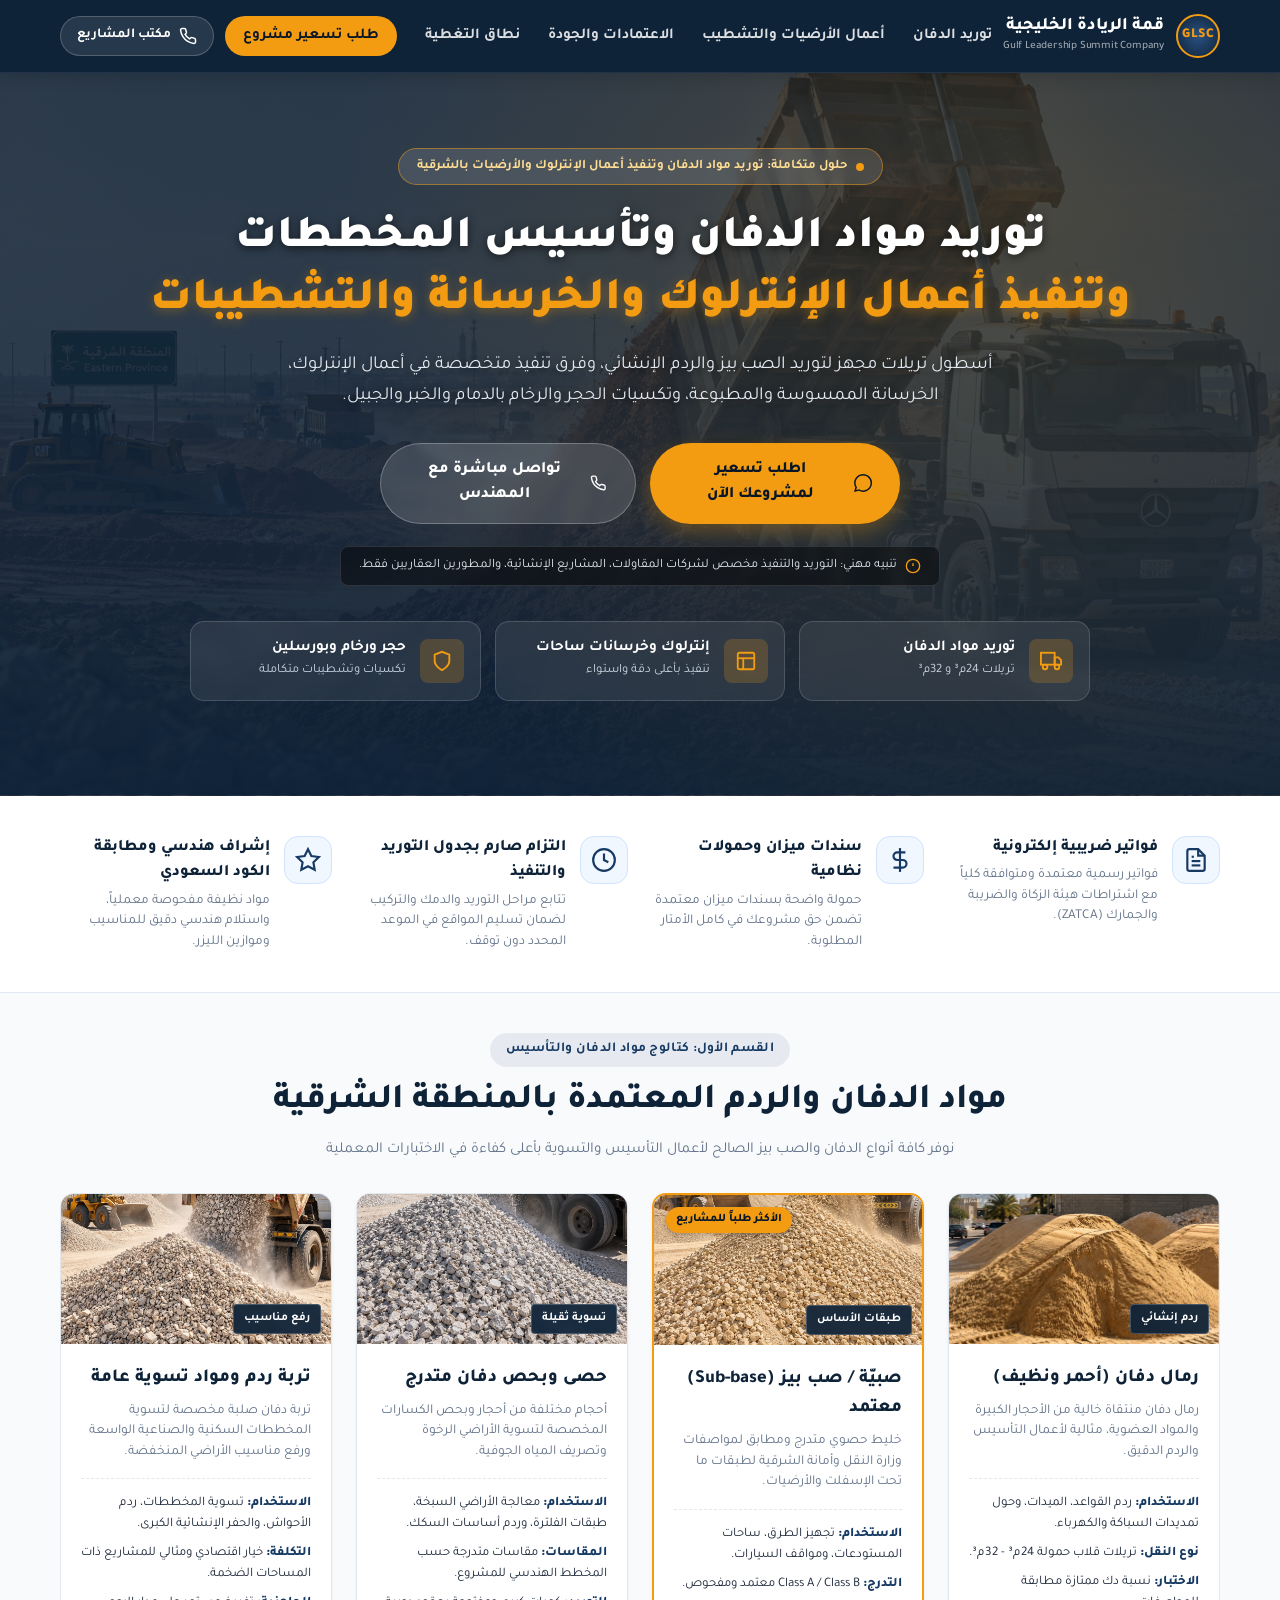
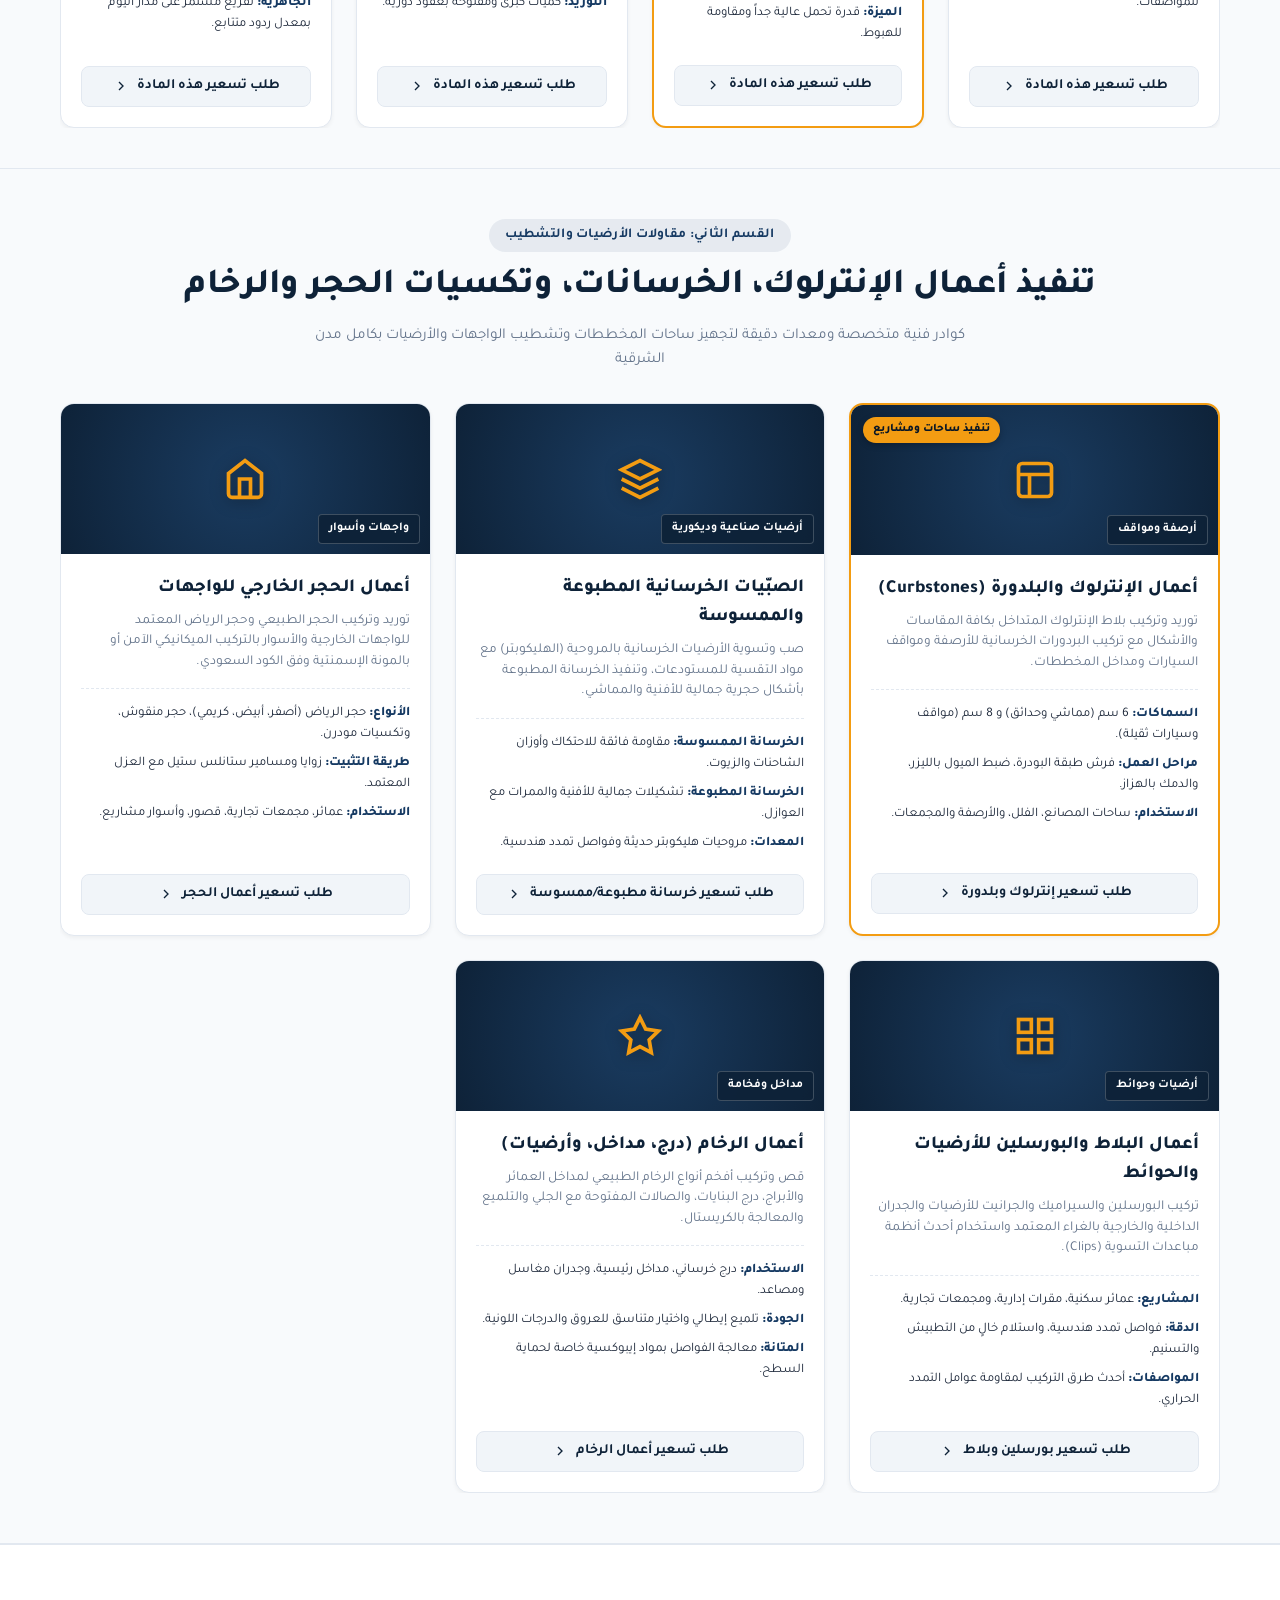
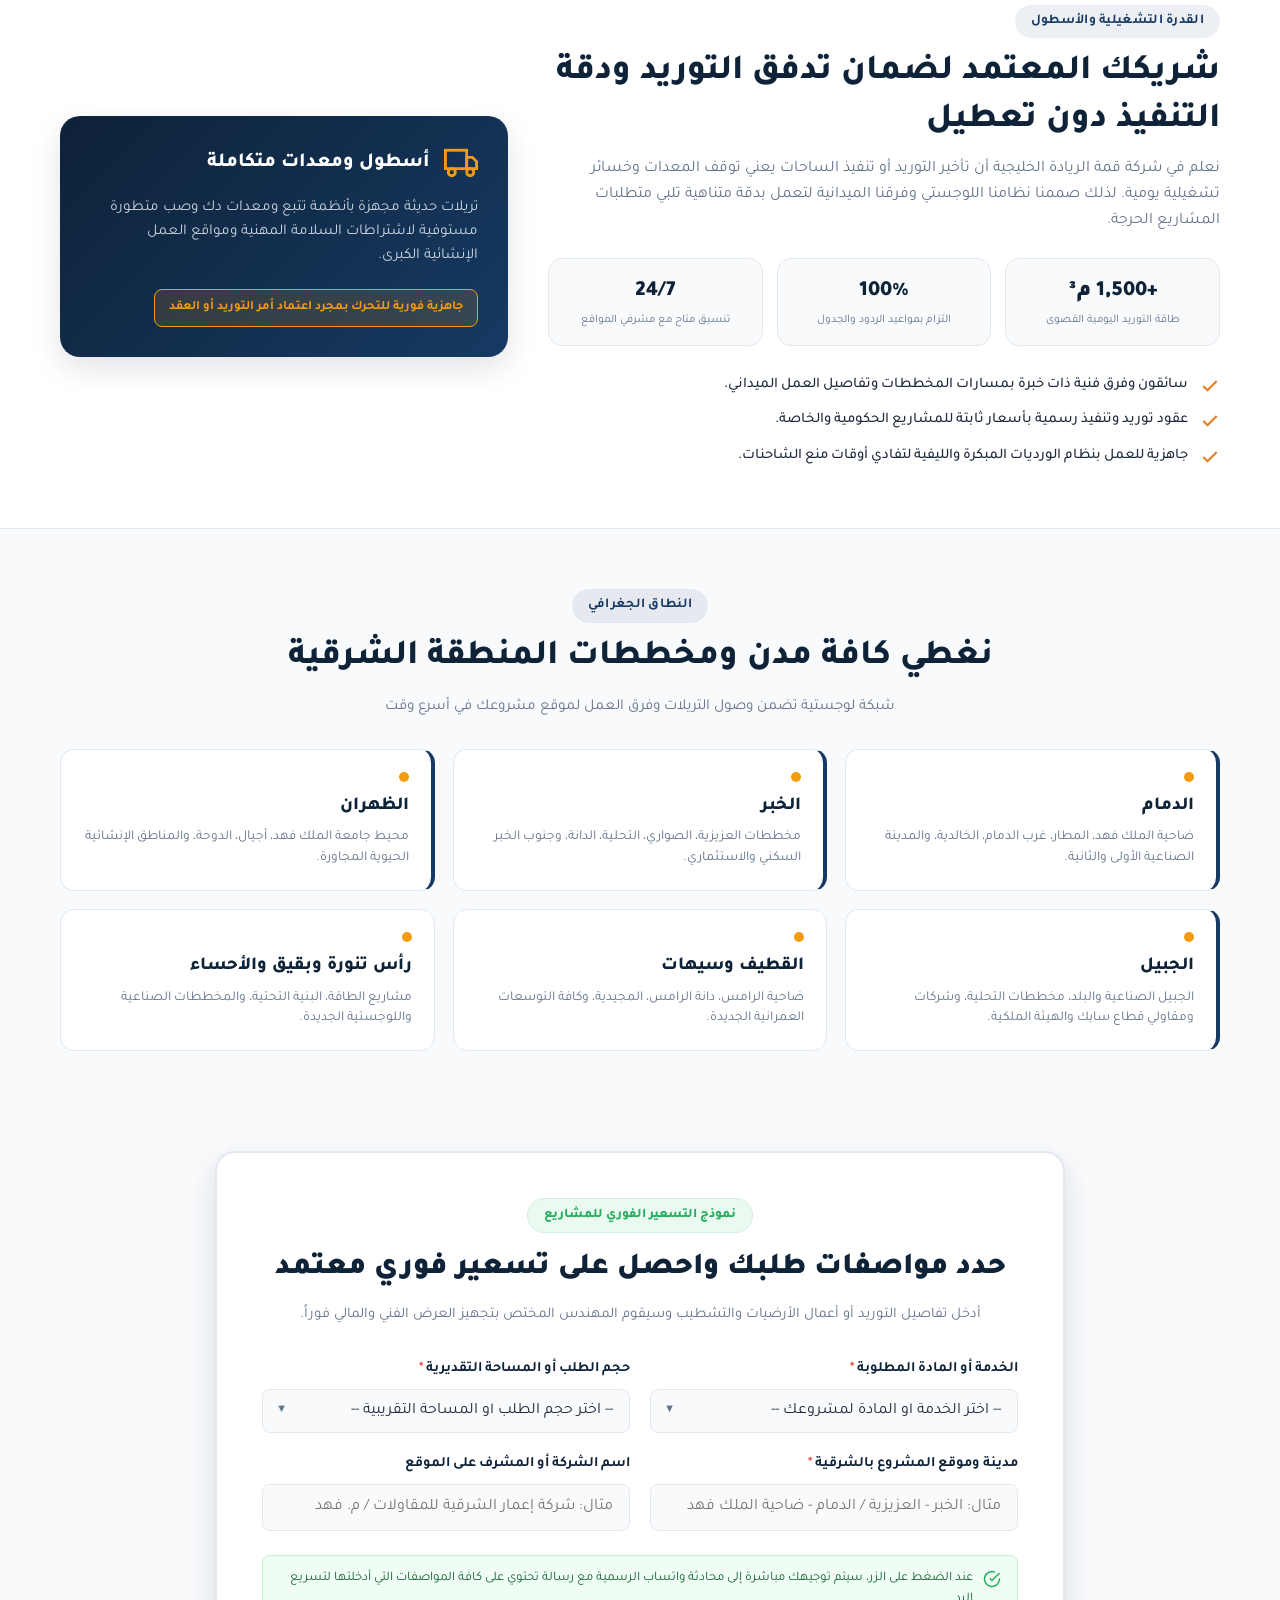
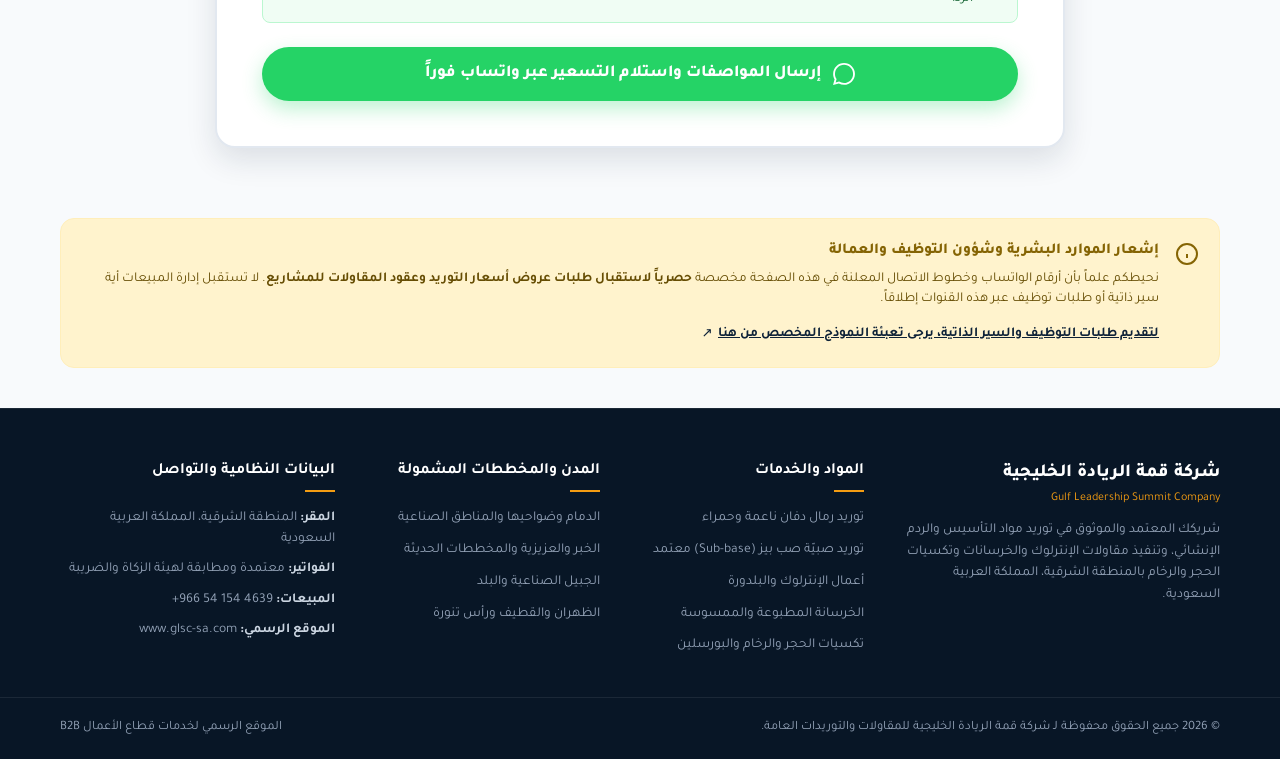
==== index.html @ 076cd396 "Update index.html" ====
<!DOCTYPE html>
<html lang="ar" dir="rtl">
<head>
  <meta charset="UTF-8">
  <meta name="viewport" content="width=device-width, initial-scale=1.0">
  <meta http-equiv="X-UA-Compatible" content="IE=edge">
  
  <!-- Canonical URL for SEO -->
  <link rel="canonical" href="https://www.glsc-sa.com/">

  <!-- SEO & B2B Targeting Meta Tags -->
  <title>شركة قمة الريادة الخليجية | توريد الدفان وأعمال الإنترلوك والخرسانة والتشطيبات بالشرقية</title>
  <meta name="description" content="توريد مواد الدفان والصب بيز المعتمد، وتنفيذ أعمال الإنترلوك، الخرسانة الممسوسة والمطبوعة، والحجر والرخام بالدمام والخبر والجبيل. أسطول تريلات مجهز وفواتير ضريبية فورية.">
  <meta name="keywords" content="دفان الشرقية, انترلوك الدمام, خرسانة مطبوعة الخبر, خرسانة ممسوسة هليكوبتر, حجر واجهات خارجي, تركيب رخام وبورسلين, صب بيز معتمد, تريلات دفان, قمة الريادة الخليجية">
  <meta name="author" content="شركة قمة الريادة الخليجية للمقاولات">
  <meta name="robots" content="index, follow">

  <!-- Schema.org JSON-LD for Google Rich Results & Local SEO -->
  <script type="application/ld+json">
  {
    "@context": "https://schema.org",
    "@type": "GeneralContractor",
    "name": "شركة قمة الريادة الخليجية للمقاولات والتوريدات",
    "url": "https://www.glsc-sa.com/",
    "logo": "https://www.glsc-sa.com/assets/images/hero-bg.svg",
    "description": "توريد مواد الدفان والصب بيز المعتمد، وتنفيذ أعمال الإنترلوك والخرسانات وتكسيات الحجر والرخام بالمنطقة الشرقية بالمملكة العربية السعودية.",
    "telephone": "+966541544639",
    "address": {
      "@type": "PostalAddress",
      "addressRegion": "المنطقة الشرقية",
      "addressCountry": "SA"
    },
    "areaServed": ["الدمام", "الخبر", "الجبيل", "الظهران", "القطيف"]
  }
  </script>

  <!-- Open Graph / Meta Ads Optimization -->
  <meta property="og:type" content="website">
  <meta property="og:title" content="قمة الريادة الخليجية | توريد الدفان وأعمال الإنترلوك والخرسانة والتشطيبات">
  <meta property="og:description" content="أسطول تريلات مجهز لتوريد الصب بيز والردم الإنشائي، وفرق تنفيذ متخصصة في أعمال الإنترلوك والخرسانات وتكسيات الحجر والرخام بالشرقية.">
  <meta property="og:image" content="assets/images/hero-bg.svg">
  <meta property="og:url" content="https://www.glsc-sa.com/">
  <meta property="og:locale" content="ar_SA">

  <!-- Meta Pixel Code -->
  <script>
    !function(f,b,e,v,n,t,s)
    {if(f.fbq)return;n=f.fbq=function(){n.callMethod?
    n.callMethod.apply(n,arguments):n.queue.push(arguments)};
    if(!f._fbq)f._fbq=n;n.push=n;n.loaded=!0;n.version='2.0';
    n.queue=[];t=b.createElement(e);t.async=!0;
    t.src=v;s=b.getElementsByTagName(e)[0];
    s.parentNode.insertBefore(t,s)}(window, document,'script',
    'https://connect.facebook.net/en_US/fbevents.js');
    fbq('init', '2124334818291860');
    fbq('track', 'PageView');
  </script>
  <noscript>
    <img height="1" width="1" style="display:none"
    src="https://www.facebook.com/tr?id=2124334818291860&ev=PageView&noscript=1"/>
  </noscript>
  <!-- End Meta Pixel Code -->

  <!-- Microsoft Clarity Tracking Code -->
  <script type="text/javascript">
    (function(c,l,a,r,i,t,y){
        c[a]=c[a]||function(){(c[a].q=c[a].q||[]).push(arguments)};
        t=l.createElement(r);t.async=1;t.src="https://www.clarity.ms/tag/"+i;
        y=l.getElementsByTagName(r)[0];y.parentNode.insertBefore(t,y);
    })(window, document, "clarity", "script", "yhiskl7cxf");
  </script>
  <!-- End Microsoft Clarity Code -->

  <!-- Vercel Web Analytics Tracking Code -->
  <script>
    window.va = window.va || function () { (window.vaq = window.vaq || []).push(arguments); };
  </script>
  <script defer src="/_vercel/insights/script.js"></script>
  <!-- End Vercel Web Analytics Code -->

  <!-- Google Fonts: Tajawal (Preferred for corporate Saudi B2B websites) -->
  <link rel="preconnect" href="https://fonts.googleapis.com">
  <link rel="preconnect" href="https://fonts.gstatic.com">
  <link href="https://fonts.googleapis.com/css2?family=Tajawal:wght@400;500;700;800;900&display=swap" rel="stylesheet">

  <!-- Main Stylesheet -->
  <link rel="stylesheet" href="css/styles.css?v=20">
</head>
<body>

  <!-- 1. Header & Navigation -->
  <header class="site-header" id="header">
    <div class="container header-inner">
      <div class="brand-identity">
        <a href="#hero" class="brand-logo" aria-label="الصفحة الرئيسية لشركة قمة الريادة الخليجية">
          <!-- Logo Container -->
          <div class="logo-symbol">
            <span class="logo-letters">GLSC</span>
          </div>
          <div class="logo-texts">
            <span class="brand-title">قمة الريادة الخليجية</span>
            <span class="brand-subtitle">Gulf Leadership Summit Company</span>
          </div>
        </a>
      </div>

      <nav class="desktop-nav">
        <a href="#materials">توريد الدفان</a>
        <a href="#finishing">أعمال الأرضيات والتشطيب</a>
        <a href="#compliance">الاعتمادات والجودة</a>
        <a href="#coverage">نطاق التغطية</a>
        <a href="#rfq-funnel" class="btn-nav-highlight">طلب تسعير مشروع</a>
      </nav>

      <div class="header-contact">
        <a href="tel:+966541544639" class="btn-header-call" aria-label="اتصال فوري بالمبيعات">
          <svg width="18" height="18" viewBox="0 0 24 24" fill="none" stroke="currentColor" stroke-width="2"><path d="M22 16.92v3a2 2 0 0 1-2.18 2 19.79 19.79 0 0 1-8.63-3.07 19.5 19.5 0 0 1-6-6 19.79 19.79 0 0 1-3.07-8.67A2 2 0 0 1 4.11 2h3a2 2 0 0 1 2 1.72 12.84 12.84 0 0 0 .7 2.81 2 2 0 0 1-.45 2.11L8.09 9.91a16 16 0 0 0 6 6l1.27-1.27a2 2 0 0 1 2.11-.45 12.84 12.84 0 0 0 2.81.7A2 2 0 0 1 22 16.92z"></path></svg>
          <span>مكتب المشاريع</span>
        </a>
      </div>
    </div>
  </header>

  <main>
    <!-- 2. Hero Section (Filter + Instant Value + Hero BG Image) -->
    <section class="hero-section" id="hero">
      <div class="hero-overlay"></div>
      <div class="container hero-container">
        
        <!-- B2B Intent Filter Badge -->
        <div class="b2b-filter-badge">
          <span class="pulse-dot"></span>
          <span>حلول متكاملة: توريد مواد الدفان وتنفيذ أعمال الإنترلوك والأرضيات بالشرقية</span>
        </div>

        <h1 class="hero-title">
          توريد مواد الدفان وتأسيس المخططات<br>
          <span class="highlight-text">وتنفيذ أعمال الإنترلوك والخرسانة والتشطيبات</span>
        </h1>

        <p class="hero-description">
          أسطول تريلات مجهز لتوريد الصب بيز والردم الإنشائي، وفرق تنفيذ متخصصة في أعمال الإنترلوك، الخرسانة الممسوسة والمطبوعة، وتكسيات الحجر والرخام بالدمام والخبر والجبيل.
        </p>

        <!-- Main Call To Actions -->
        <div class="hero-actions">
          <a href="#rfq-funnel" class="btn-primary btn-gold">
            <svg width="22" height="22" viewBox="0 0 24 24" fill="currentColor"><path d="M.057 24l1.687-6.163c-1.041-1.804-1.588-3.849-1.587-5.946.003-6.556 5.338-11.891 11.893-11.891 3.181.001 6.167 1.24 8.413 3.488 2.245 2.248 3.481 5.236 3.48 8.414-.003 6.557-5.338 11.892-11.893 11.892-1.99-.001-3.951-.5-5.688-1.448l-6.305 1.654zm6.597-3.807c1.676.995 3.276 1.591 5.392 1.592 5.448 0 9.886-4.434 9.889-9.885.002-5.462-4.415-9.89-9.881-9.892-5.452 0-9.887 4.434-9.889 9.884-.001 2.225.651 3.891 1.746 5.634l-.999 3.648 3.742-.981z"/></svg>
            <span>اطلب تسعير لمشروعك الآن</span>
          </a>
          <a href="tel:+966541544639" class="btn-secondary">
            <svg width="20" height="20" viewBox="0 0 24 24" fill="none" stroke="currentColor" stroke-width="2"><path d="M22 16.92v3a2 2 0 0 1-2.18 2 19.79 19.79 0 0 1-8.63-3.07 19.5 19.5 0 0 1-6-6 19.79 19.79 0 0 1-3.07-8.67A2 2 0 0 1 4.11 2h3a2 2 0 0 1 2 1.72 12.84 12.84 0 0 0 .7 2.81 2 2 0 0 1-.45 2.11L8.09 9.91a16 16 0 0 0 6 6l1.27-1.27a2 2 0 0 1 2.11-.45 12.84 12.84 0 0 0 2.81.7A2 2 0 0 1 22 16.92z"></path></svg>
            <span>تواصل مباشرة مع المهندس</span>
          </a>
        </div>

        <!-- Strict B2B Notice to repel job seekers immediately -->
        <div class="hero-disclaimer">
          <svg width="16" height="16" viewBox="0 0 24 24" fill="none" stroke="currentColor" stroke-width="2"><circle cx="12" cy="12" r="10"></circle><line x1="12" y1="8" x2="12" y2="12"></line><line x1="12" y1="8" x2="12.01" y2="8"></line></svg>
          <span>تنبيه مهني: التوريد والتنفيذ مخصص لشركات المقاولات، المشاريع الإنشائية، والمطورين العقاريين فقط.</span>
        </div>

        <!-- Micro Feature Badges -->
        <div class="hero-features-grid">
          <div class="feat-badge">
            <div class="feat-icon">
              <svg width="22" height="22" viewBox="0 0 24 24" fill="none" stroke="currentColor" stroke-width="2"><rect x="1" y="3" width="15" height="13"></rect><polygon points="16 8 20 8 23 11 23 16 16 16 16 8"></polygon><circle cx="5.5" cy="18.5" r="2.5"></circle><circle cx="18.5" cy="18.5" r="2.5"></circle></svg>
            </div>
            <div class="feat-info">
              <strong>توريد مواد الدفان</strong>
              <small>تريلات 24م³ و 32م³</small>
            </div>
          </div>

          <div class="feat-badge">
            <div class="feat-icon">
              <svg width="22" height="22" viewBox="0 0 24 24" fill="none" stroke="currentColor" stroke-width="2"><rect x="3" y="3" width="18" height="18" rx="2" ry="2"></rect><line x1="3" y1="9" x2="21" y2="9"></line><line x1="9" y1="21" x2="9" y2="9"></line></svg>
            </div>
            <div class="feat-info">
              <strong>إنترلوك وخرسانات ساحات</strong>
              <small>تنفيذ بأعلى دقة واستواء</small>
            </div>
          </div>

          <div class="feat-badge">
            <div class="feat-icon">
              <svg width="22" height="22" viewBox="0 0 24 24" fill="none" stroke="currentColor" stroke-width="2"><path d="M12 22s8-4 8-10V5l-8-3-8 3v7c0 6 8 10 8 10z"></path></svg>
            </div>
            <div class="feat-info">
              <strong>حجر ورخام وبورسلين</strong>
              <small>تكسيات وتشطيبات متكاملة</small>
            </div>
          </div>
        </div>

      </div>
    </section>

    <!-- 3. Authority & Compliance Bar -->
    <section class="compliance-bar" id="compliance">
      <div class="container">
        <div class="compliance-grid">
          
          <div class="comp-item">
            <div class="comp-icon-box">
              <svg width="26" height="26" viewBox="0 0 24 24" fill="none" stroke="currentColor" stroke-width="2"><path d="M14 2H6a2 2 0 0 0-2 2v16a2 2 0 0 0 2 2h12a2 2 0 0 0 2-2V8z"></path><polyline points="14 2 14 8 20 8"></polyline><line x1="16" y1="13" x2="8" y2="13"></line><line x1="16" y1="17" x2="8" y2="17"></line><polyline points="10 9 9 9 8 9"></polyline></svg>
            </div>
            <div>
              <h3>فواتير ضريبية إلكترونية</h3>
              <p>فواتير رسمية معتمدة ومتوافقة كلياً مع اشتراطات هيئة الزكاة والضريبة والجمارك (ZATCA).</p>
            </div>
          </div>

          <div class="comp-item">
            <div class="comp-icon-box">
              <svg width="26" height="26" viewBox="0 0 24 24" fill="none" stroke="currentColor" stroke-width="2"><line x1="12" y1="1" x2="12" y2="23"></line><path d="M17 5H9.5a3.5 3.5 0 0 0 0 7h5a3.5 3.5 0 0 1 0 7H6"></path></svg>
            </div>
            <div>
              <h3>سندات ميزان وحمولات نظامية</h3>
              <p>حمولة واضحة بسندات ميزان معتمدة تضمن حق مشروعك في كامل الأمتار المطلوبة.</p>
            </div>
          </div>

          <div class="comp-item">
            <div class="comp-icon-box">
              <svg width="26" height="26" viewBox="0 0 24 24" fill="none" stroke="currentColor" stroke-width="2"><circle cx="12" cy="12" r="10"></circle><polyline points="12 6 12 12 16 14"></polyline></svg>
            </div>
            <div>
              <h3>التزام صارم بجدول التوريد والتنفيذ</h3>
              <p>تتابع مراحل التوريد والدمك والتركيب لضمان تسليم المواقع في الموعد المحدد دون توقف.</p>
            </div>
          </div>

          <div class="comp-item">
            <div class="comp-icon-box">
              <svg width="26" height="26" viewBox="0 0 24 24" fill="none" stroke="currentColor" stroke-width="2"><polygon points="12 2 15.09 8.26 22 9.27 17 14.14 18.18 21.02 12 17.77 5.82 21.02 7 14.14 2 9.27 8.91 8.26 12 2"></polygon></svg>
            </div>
            <div>
              <h3>إشراف هندسي ومطابقة الكود السعودي</h3>
              <p>مواد نظيفة مفحوصة معملياً، واستلام هندسي دقيق للمناسيب وموازين الليزر.</p>
            </div>
          </div>

        </div>
      </div>
    </section>

    <!-- 4. Section 1: Materials Catalog (Original 4 Cards Untouched) -->
    <section class="materials-section" id="materials">
      <div class="container">
        
        <div class="section-heading text-center">
          <span class="section-tag">القسم الأول: كتالوج مواد الدفان والتأسيس</span>
          <h2 class="section-title">مواد الدفان والردم المعتمدة بالمنطقة الشرقية</h2>
          <p class="section-desc">نوفر كافة أنواع الدفان والصب بيز الصالح لأعمال التأسيس والتسوية بأعلى كفاءة في الاختبارات المعملية</p>
        </div>

        <div class="materials-grid">
          
          <!-- Card 1: Sand -->
          <article class="material-card">
            <div class="card-media">
              <img src="assets/images/sand-red.svg" alt="رمال دفان أحمر ونظيف" class="card-img" loading="lazy">
              <span class="badge-usage">ردم إنشائي</span>
            </div>
            <div class="card-body">
              <h3 class="card-title">رمال دفان (أحمر ونظيف)</h3>
              <p class="card-text">رمال دفان منتقاة خالية من الأحجار الكبيرة والمواد العضوية، مثالية لأعمال التأسيس والردم الدقيق.</p>
              
              <ul class="spec-list">
                <li><span>الاستخدام:</span> ردم القواعد، الميدات، وحول تمديدات السباكة والكهرباء.</li>
                <li><span>نوع النقل:</span> تريلات قلاب حمولة 24م³ - 32م³.</li>
                <li><span>الاختبار:</span> نسبة دك ممتازة مطابقة للمواصفات.</li>
              </ul>

              <div class="card-action">
                <button class="btn-card-quote" data-material="رمال دفان أحمر ونظيف">
                  <span>طلب تسعير هذه المادة</span>
                  <svg width="16" height="16" viewBox="0 0 24 24" fill="none" stroke="currentColor" stroke-width="2"><polyline points="9 18 15 12 9 6"></polyline></svg>
                </button>
              </div>
            </div>
          </article>

          <!-- Card 2: Sub-base -->
          <article class="material-card featured-card">
            <div class="card-ribbon">الأكثر طلباً للمشاريع</div>
            <div class="card-media">
              <img src="assets/images/sub-base.svg" alt="صبيّة صب بيز Sub-base معتمد" class="card-img" loading="lazy">
              <span class="badge-usage">طبقات الأساس</span>
            </div>
            <div class="card-body">
              <h3 class="card-title">صبيّة / صب بيز (Sub-base) معتمد</h3>
              <p class="card-text">خليط حصوي متدرج ومطابق لمواصفات وزارة النقل وأمانة الشرقية لطبقات ما تحت الإسفلت والأرضيات.</p>
              
              <ul class="spec-list">
                <li><span>الاستخدام:</span> تجهيز الطرق، ساحات المستودعات، ومواقف السيارات.</li>
                <li><span>التدرج:</span> Class A / Class B معتمد ومفحوص.</li>
                <li><span>الميزة:</span> قدرة تحمل عالية جداً ومقاومة للهبوط.</li>
              </ul>

              <div class="card-action">
                <button class="btn-card-quote" data-material="صبيّة صب بيز Sub-base معتمد">
                  <span>طلب تسعير هذه المادة</span>
                  <svg width="16" height="16" viewBox="0 0 24 24" fill="none" stroke="currentColor" stroke-width="2"><polyline points="9 18 15 12 9 6"></polyline></svg>
                </button>
              </div>
            </div>
          </article>

          <!-- Card 3: Gravel / Rocks -->
          <article class="material-card">
            <div class="card-media">
              <img src="assets/images/gravel.svg" alt="حصى وبحص دفان متدرج" class="card-img" loading="lazy">
              <span class="badge-usage">تسوية ثقيلة</span>
            </div>
            <div class="card-body">
              <h3 class="card-title">حصى وبحص دفان متدرج</h3>
              <p class="card-text">أحجام مختلفة من أحجار وبحص الكسارات المخصصة لتسوية الأراضي الرخوة وتصريف المياه الجوفية.</p>
              
              <ul class="spec-list">
                <li><span>الاستخدام:</span> معالجة الأراضي السبخة، طبقات الفلترة، وردم أساسات السكك.</li>
                <li><span>المقاسات:</span> مقاسات متدرجة حسب المخطط الهندسي للمشروع.</li>
                <li><span>التوريد:</span> كميات كبرى ومفتوحة بعقود دورية.</li>
              </ul>

              <div class="card-action">
                <button class="btn-card-quote" data-material="حصى وبحص دفان متدرج">
                  <span>طلب تسعير هذه المادة</span>
                  <svg width="16" height="16" viewBox="0 0 24 24" fill="none" stroke="currentColor" stroke-width="2"><polyline points="9 18 15 12 9 6"></polyline></svg>
                </button>
              </div>
            </div>
          </article>

          <!-- Card 4: General Backfill Soil -->
          <article class="material-card">
            <div class="card-media">
              <img src="assets/images/backfill-soil.svg" alt="تربة ردم ومواد تسوية عامة" class="card-img" loading="lazy">
              <span class="badge-usage">رفع مناسيب</span>
            </div>
            <div class="card-body">
              <h3 class="card-title">تربة ردم ومواد تسوية عامة</h3>
              <p class="card-text">تربة دفان صلبة مخصصة لتسوية المخططات السكنية والصناعية الواسعة ورفع مناسيب الأراضي المنخفضة.</p>
              
              <ul class="spec-list">
                <li><span>الاستخدام:</span> تسوية المخططات، ردم الأحواش، والحفر الإنشائية الكبرى.</li>
                <li><span>التكلفة:</span> خيار اقتصادي ومثالي للمشاريع ذات المساحات الضخمة.</li>
                <li><span>الجاهزية:</span> تفريغ مستمر على مدار اليوم بمعدل ردود متتابع.</li>
              </ul>

              <div class="card-action">
                <button class="btn-card-quote" data-material="تربة ردم ومواد تسوية عامة">
                  <span>طلب تسعير هذه المادة</span>
                  <svg width="16" height="16" viewBox="0 0 24 24" fill="none" stroke="currentColor" stroke-width="2"><polyline points="9 18 15 12 9 6"></polyline></svg>
                </button>
              </div>
            </div>
          </article>

        </div>

      </div>
    </section>

    <!-- 5. Section 2: NEW Finishing & Hardscaping (البنود الخمسة للتشطيبات والأرضيات) -->
    <section class="finishing-section" id="finishing">
      <div class="container">
        
        <div class="section-heading text-center">
          <span class="section-tag">القسم الثاني: مقاولات الأرضيات والتشطيب</span>
          <h2 class="section-title">تنفيذ أعمال الإنترلوك، الخرسانات، وتكسيات الحجر والرخام</h2>
          <p class="section-desc">كوادر فنية متخصصة ومعدات دقيقة لتجهيز ساحات المخططات وتشطيب الواجهات والأرضيات بكامل مدن الشرقية</p>
        </div>

        <div class="materials-grid">
          
          <!-- Finishing Card 1: Interlock & Curbs -->
          <article class="material-card featured-card">
            <div class="card-ribbon">تنفيذ ساحات ومشاريع</div>
            <div class="card-media">
              <div class="finishing-icon-header">
                <svg width="44" height="44" viewBox="0 0 24 24" fill="none" stroke="#f39c12" stroke-width="2"><rect x="3" y="3" width="18" height="18" rx="2" ry="2"></rect><line x1="3" y1="9" x2="21" y2="9"></line><line x1="9" y1="21" x2="9" y2="9"></line></svg>
              </div>
              <span class="badge-usage">أرصفة ومواقف</span>
            </div>
            <div class="card-body">
              <h3 class="card-title">أعمال الإنترلوك والبلدورة (Curbstones)</h3>
              <p class="card-text">توريد وتركيب بلاط الإنترلوك المتداخل بكافة المقاسات والأشكال مع تركيب البردورات الخرسانية للأرصفة ومواقف السيارات ومداخل المخططات.</p>
              
              <ul class="spec-list">
                <li><span>السماكات:</span> 6 سم (مماشي وحدائق) و 8 سم (مواقف وسيارات ثقيلة).</li>
                <li><span>مراحل العمل:</span> فرش طبقة البودرة، ضبط الميول بالليزر، والدمك بالهزاز.</li>
                <li><span>الاستخدام:</span> ساحات المصانع، الفلل، والأرصفة والمجمعات.</li>
              </ul>

              <div class="card-action">
                <button class="btn-card-quote" data-material="أعمال الإنترلوك والبلدورة">
                  <span>طلب تسعير إنترلوك وبلدورة</span>
                  <svg width="16" height="16" viewBox="0 0 24 24" fill="none" stroke="currentColor" stroke-width="2"><polyline points="9 18 15 12 9 6"></polyline></svg>
                </button>
              </div>
            </div>
          </article>

          <!-- Finishing Card 2: Concrete Stamped & Power-Troweled -->
          <article class="material-card">
            <div class="card-media">
              <div class="finishing-icon-header">
                <svg width="44" height="44" viewBox="0 0 24 24" fill="none" stroke="#f39c12" stroke-width="2"><polygon points="12 2 2 7 12 12 22 7 12 2"></polygon><polyline points="2 17 12 22 22 17"></polyline><polyline points="2 12 12 17 22 12"></polyline></svg>
              </div>
              <span class="badge-usage">أرضيات صناعية وديكورية</span>
            </div>
            <div class="card-body">
              <h3 class="card-title">الصبّيات الخرسانية المطبوعة والممسوسة</h3>
              <p class="card-text">صب وتسوية الأرضيات الخرسانية بالمروحية (الهليكوبتر) مع مواد التقسية للمستودعات، وتنفيذ الخرسانة المطبوعة بأشكال حجرية جمالية للأفنية والمماشي.</p>
              
              <ul class="spec-list">
                <li><span>الخرسانة الممسوسة:</span> مقاومة فائقة للاحتكاك وأوزان الشاحنات والزيوت.</li>
                <li><span>الخرسانة المطبوعة:</span> تشكيلات جمالية للأفنية والممرات مع العوازل.</li>
                <li><span>المعدات:</span> مروحيات هليكوبتر حديثة وفواصل تمدد هندسية.</li>
              </ul>

              <div class="card-action">
                <button class="btn-card-quote" data-material="الصبيات الخرسانية المطبوعة والممسوسة">
                  <span>طلب تسعير خرسانة مطبوعة/ممسوسة</span>
                  <svg width="16" height="16" viewBox="0 0 24 24" fill="none" stroke="currentColor" stroke-width="2"><polyline points="9 18 15 12 9 6"></polyline></svg>
                </button>
              </div>
            </div>
          </article>

          <!-- Finishing Card 3: Exterior Stone Cladding -->
          <article class="material-card">
            <div class="card-media">
              <div class="finishing-icon-header">
                <svg width="44" height="44" viewBox="0 0 24 24" fill="none" stroke="#f39c12" stroke-width="2"><path d="M3 9l9-7 9 7v11a2 2 0 0 1-2 2H5a2 2 0 0 1-2-2z"></path><polyline points="9 22 9 12 15 12 15 22"></polyline></svg>
              </div>
              <span class="badge-usage">واجهات وأسوار</span>
            </div>
            <div class="card-body">
              <h3 class="card-title">أعمال الحجر الخارجي للواجهات</h3>
              <p class="card-text">توريد وتركيب الحجر الطبيعي وحجر الرياض المعتمد للواجهات الخارجية والأسوار بالتركيب الميكانيكي الآمن أو بالمونة الإسمنتية وفق الكود السعودي.</p>
              
              <ul class="spec-list">
                <li><span>الأنواع:</span> حجر الرياض (أصفر، أبيض، كريمي)، حجر منقوش، وتكسيات مودرن.</li>
                <li><span>طريقة التثبيت:</span> زوايا ومسامير ستانلس ستيل مع العزل المعتمد.</li>
                <li><span>الاستخدام:</span> عمائر، مجمعات تجارية، قصور، وأسوار مشاريع.</li>
              </ul>

              <div class="card-action">
                <button class="btn-card-quote" data-material="أعمال الحجر الخارجي">
                  <span>طلب تسعير أعمال الحجر</span>
                  <svg width="16" height="16" viewBox="0 0 24 24" fill="none" stroke="currentColor" stroke-width="2"><polyline points="9 18 15 12 9 6"></polyline></svg>
                </button>
              </div>
            </div>
          </article>

          <!-- Finishing Card 4: Tiles & Porcelain -->
          <article class="material-card">
            <div class="card-media">
              <div class="finishing-icon-header">
                <svg width="44" height="44" viewBox="0 0 24 24" fill="none" stroke="#f39c12" stroke-width="2"><rect x="3" y="3" width="7" height="7"></rect><rect x="14" y="3" width="7" height="7"></rect><rect x="14" y="14" width="7" height="7"></rect><rect x="3" y="14" width="7" height="7"></rect></svg>
              </div>
              <span class="badge-usage">أرضيات وحوائط</span>
            </div>
            <div class="card-body">
              <h3 class="card-title">أعمال البلاط والبورسلين للأرضيات والحوائط</h3>
              <p class="card-text">تركيب البورسلين والسيراميك والجرانيت للأرضيات والجدران الداخلية والخارجية بالغراء المعتمد واستخدام أحدث أنظمة مباعدات التسوية (Clips).</p>
              
              <ul class="spec-list">
                <li><span>المشاريع:</span> عمائر سكنية، مقرات إدارية، ومجمعات تجارية.</li>
                <li><span>الدقة:</span> فواصل تمدد هندسية، واستلام خالٍ من التطبيش والتسنيم.</li>
                <li><span>المواصفات:</span> أحدث طرق التركيب لمقاومة عوامل التمدد الحراري.</li>
              </ul>

              <div class="card-action">
                <button class="btn-card-quote" data-material="أعمال البلاط والبورسلين">
                  <span>طلب تسعير بورسلين وبلاط</span>
                  <svg width="16" height="16" viewBox="0 0 24 24" fill="none" stroke="currentColor" stroke-width="2"><polyline points="9 18 15 12 9 6"></polyline></svg>
                </button>
              </div>
            </div>
          </article>

          <!-- Finishing Card 5: Marble Works -->
          <article class="material-card">
            <div class="card-media">
              <div class="finishing-icon-header">
                <svg width="44" height="44" viewBox="0 0 24 24" fill="none" stroke="#f39c12" stroke-width="2"><polygon points="12 2 15.09 8.26 22 9.27 17 14.14 18.18 21.02 12 17.77 5.82 21.02 7 14.14 2 9.27 8.91 8.26 12 2"></polygon></svg>
              </div>
              <span class="badge-usage">مداخل وفخامة</span>
            </div>
            <div class="card-body">
              <h3 class="card-title">أعمال الرخام (درج، مداخل، وأرضيات)</h3>
              <p class="card-text">قص وتركيب أفخم أنواع الرخام الطبيعي لمداخل العمائر والأبراج، درج البنايات، والصالات المفتوحة مع الجلي والتلميع والمعالجة بالكريستال.</p>
              
              <ul class="spec-list">
                <li><span>الاستخدام:</span> درج خرساني، مداخل رئيسية، وجدران مغاسل ومصاعد.</li>
                <li><span>الجودة:</span> تلميع إيطالي واختيار متناسق للعروق والدرجات اللونية.</li>
                <li><span>المتانة:</span> معالجة الفواصل بمواد إيبوكسية خاصة لحماية السطح.</li>
              </ul>

              <div class="card-action">
                <button class="btn-card-quote" data-material="أعمال الرخام">
                  <span>طلب تسعير أعمال الرخام</span>
                  <svg width="16" height="16" viewBox="0 0 24 24" fill="none" stroke="currentColor" stroke-width="2"><polyline points="9 18 15 12 9 6"></polyline></svg>
                </button>
              </div>
            </div>
          </article>

        </div>

      </div>
    </section>

    <!-- 6. Operational Capacity & Fleet (Why Us) -->
    <section class="fleet-section">
      <div class="container">
        <div class="fleet-grid">
          
          <div class="fleet-content">
            <span class="section-tag">القدرة التشغيلية والأسطول</span>
            <h2 class="section-title">شريكك المعتمد لضمان تدفق التوريد ودقة التنفيذ دون تعطيل</h2>
            <p class="fleet-lead">
              نعلم في شركة قمة الريادة الخليجية أن تأخير التوريد أو تنفيذ الساحات يعني توقف المعدات وخسائر تشغيلية يومية. لذلك صممنا نظامنا اللوجستي وفرقنا الميدانية لتعمل بدقة متناهية تلبي متطلبات المشاريع الحرجة.
            </p>

            <div class="capacity-stats">
              <div class="stat-card">
                <span class="stat-number">+1,500 م³</span>
                <span class="stat-label">طاقة التوريد اليومية القصوى</span>
              </div>
              <div class="stat-card">
                <span class="stat-number">100%</span>
                <span class="stat-label">التزام بمواعيد الردود والجدول</span>
              </div>
              <div class="stat-card">
                <span class="stat-number">24/7</span>
                <span class="stat-label">تنسيق متاح مع مشرفي المواقع</span>
              </div>
            </div>

            <div class="fleet-features-list">
              <div class="fleet-feat-row">
                <svg width="20" height="20" viewBox="0 0 24 24" fill="none" stroke="#e67e22" stroke-width="2.5"><polyline points="20 6 9 17 4 12"></polyline></svg>
                <span>سائقون وفرق فنية ذات خبرة بمسارات المخططات وتفاصيل العمل الميداني.</span>
              </div>
              <div class="fleet-feat-row">
                <svg width="20" height="20" viewBox="0 0 24 24" fill="none" stroke="#e67e22" stroke-width="2.5"><polyline points="20 6 9 17 4 12"></polyline></svg>
                <span>عقود توريد وتنفيذ رسمية بأسعار ثابتة للمشاريع الحكومية والخاصة.</span>
              </div>
              <div class="fleet-feat-row">
                <svg width="20" height="20" viewBox="0 0 24 24" fill="none" stroke="#e67e22" stroke-width="2.5"><polyline points="20 6 9 17 4 12"></polyline></svg>
                <span>جاهزية للعمل بنظام الورديات المبكرة والليفية لتفادي أوقات منع الشاحنات.</span>
              </div>
            </div>

          </div>

          <div class="fleet-visual">
            <div class="fleet-visual-card">
              <div class="card-inner-box">
                <div class="fleet-truck-badge">
                  <svg width="34" height="34" viewBox="0 0 24 24" fill="none" stroke="currentColor" stroke-width="2"><rect x="1" y="3" width="15" height="13"></rect><polygon points="16 8 20 8 23 11 23 16 16 16 16 8"></polygon><circle cx="5.5" cy="18.5" r="2.5"></circle><circle cx="18.5" cy="18.5" r="2.5"></circle></svg>
                  <h4>أسطول ومعدات متكاملة</h4>
                </div>
                <p>تريلات حديثة مجهزة بأنظمة تتبع ومعدات دك وصب متطورة مستوفية لاشتراطات السلامة المهنية ومواقع العمل الإنشائية الكبرى.</p>
                <div class="visual-specs-tag">جاهزية فورية للتحرك بمجرد اعتماد أمر التوريد أو العقد</div>
              </div>
            </div>
          </div>

        </div>
      </div>
    </section>

    <!-- 7. Geographic Coverage (Eastern Province) -->
    <section class="coverage-section" id="coverage">
      <div class="container">
        
        <div class="section-heading text-center">
          <span class="section-tag">النطاق الجغرافي</span>
          <h2 class="section-title">نغطي كافة مدن ومخططات المنطقة الشرقية</h2>
          <p class="section-desc">شبكة لوجستية تضمن وصول التريلات وفرق العمل لموقع مشروعك في أسرع وقت</p>
        </div>

        <div class="coverage-cities-grid">
          
          <div class="city-card active-city">
            <div class="city-dot"></div>
            <h4>الدمام</h4>
            <p>ضاحية الملك فهد، المطار، غرب الدمام، الخالدية، والمدينة الصناعية الأولى والثانية.</p>
          </div>

          <div class="city-card active-city">
            <div class="city-dot"></div>
            <h4>الخبر</h4>
            <p>مخططات العزيزية، الصواري، التحلية، الدانة، وجنوب الخبر السكني والاستثماري.</p>
          </div>

          <div class="city-card active-city">
            <div class="city-dot"></div>
            <h4>الظهران</h4>
            <p>محيط جامعة الملك فهد، أجيال، الدوحة، والمناطق الإنشائية الحيوية المجاورة.</p>
          </div>

          <div class="city-card active-city">
            <div class="city-dot"></div>
            <h4>الجبيل</h4>
            <p>الجبيل الصناعية والبلد، مخططات التحلية، وشركات ومقاولي قطاع سابك والهيئة الملكية.</p>
          </div>

          <div class="city-card">
            <div class="city-dot"></div>
            <h4>القطيف وسيهات</h4>
            <p>ضاحية الرامس، دانة الرامس، المجيدية، وكافة التوسعات العمرانية الجديدة.</p>
          </div>

          <div class="city-card">
            <div class="city-dot"></div>
            <h4>رأس تنورة وبقيق والأحساء</h4>
            <p>مشاريع الطاقة، البنية التحتية، والمخططات الصناعية واللوجستية الجديدة.</p>
          </div>

        </div>

      </div>
    </section>

    <!-- 8. Interactive RFQ Funnel (Updated with Finishing options) -->
    <section class="rfq-section" id="rfq-funnel">
      <div class="container">
        
        <div class="rfq-card">
          <div class="rfq-header">
            <span class="rfq-pill">نموذج التسعير الفوري للمشاريع</span>
            <h2>حدد مواصفات طلبك واحصل على تسعير فوري معتمد</h2>
            <p>أدخل تفاصيل التوريد أو أعمال الأرضيات والتشطيب وسيقوم المهندس المختص بتجهيز العرض الفني والمالي فوراً.</p>
          </div>

          <!-- B2B RFQ Form -->
          <form id="rfqForm" class="rfq-form">
            
            <div class="form-grid">
              
              <!-- Field 1: Service / Material Type -->
              <div class="form-group">
                <label for="materialType">الخدمة أو المادة المطلوبة <span class="req">*</span></label>
                <div class="select-wrapper">
                  <select id="materialType" name="materialType" required>
                    <option value="" disabled selected>-- اختر الخدمة أو المادة لمشروعك --</option>
                    <optgroup label="توريد مواد الدفان والتأسيس">
                      <option value="صبيّة صب بيز Sub-base معتمد">صبيّة / صب بيز (Sub-base) معتمد للطرق والساحات</option>
                      <option value="رمال دفان أحمر ونظيف">رمال دفان (أحمر ونظيف) للقواعد والميدات</option>
                      <option value="حصى وبحص دفان متدرج">حصى وبحص دفان متدرج (تسوية ومعالجة سبخات)</option>
                      <option value="تربة ردم ومواد تسوية عامة">تربة ردم عامة ورفع مناسيب مخططات</option>
                    </optgroup>
                    <optgroup label="أعمال الإنترلوك والخرسانة والتشطيبات">
                      <option value="أعمال الإنترلوك والبلدورة">أعمال الإنترلوك والبلدورة (أرصفة وساحات ومواقف)</option>
                      <option value="الصبيات الخرسانية المطبوعة والممسوسة">الصبّيات الخرسانية المطبوعة والممسوسة (هليكوبتر)</option>
                      <option value="أعمال الحجر الخارجي">أعمال الحجر الخارجي (واجهات وأسوار)</option>
                      <option value="أعمال البلاط والبورسلين">أعمال البلاط والبورسلين للأرضيات والحوائط</option>
                      <option value="أعمال الرخام">أعمال الرخام (مداخل، درج، وصالات)</option>
                    </optgroup>
                    <option value="طلب مخصص حسب المواصفات">طلب مخصص حسب جداول كميات المشروع</option>
                  </select>
                </div>
              </div>

              <!-- Field 2: Approximate Quantity / Area -->
              <div class="form-group">
                <label for="orderVolume">حجم الطلب أو المساحة التقديرية <span class="req">*</span></label>
                <div class="select-wrapper">
                  <select id="orderVolume" name="orderVolume" required>
                    <option value="" disabled selected>-- اختر حجم الطلب أو المساحة التقريبية --</option>
                    <optgroup label="كميات توريد الدفان (بالردود)">
                      <option value="طلب تجربة (1 إلى 5 ردود تريلا)">طلب تجربة (1 إلى 5 ردود تريلا)</option>
                      <option value="مشروع متوسط (6 إلى 20 رد تريلا)">مشروع متوسط (6 إلى 20 رد تريلا)</option>
                      <option value="مشروع ضخم (أكثر من 20 رد تريلا)">مشروع ضخم (أكثر من 20 رد تريلا)</option>
                      <option value="عقد توريد مستمر لمشروع مقاولات">عقد توريد مستمر لمشروع مقاولات</option>
                    </optgroup>
                    <optgroup label="مساحات تنفيذ الأرضيات والتشطيبات">
                      <option value="مساحة أقل من 300 متر مربع">مساحة عمل: أقل من 300 م²</option>
                      <option value="مساحة 300 إلى 1000 متر مربع">مساحة عمل: 300 إلى 1,000 م²</option>
                      <option value="مساحة أكثر من 1000 متر مربع">مساحة مشاريع كبرى: أكثر من 1,000 م²</option>
                    </optgroup>
                  </select>
                </div>
              </div>

              <!-- Field 3: Project Location -->
              <div class="form-group">
                <label for="projectLocation">مدينة وموقع المشروع بالشرقية <span class="req">*</span></label>
                <input type="text" id="projectLocation" name="projectLocation" placeholder="مثال: الخبر - العزيزية / الدمام - ضاحية الملك فهد" required>
              </div>

              <!-- Field 4: Contractor / Company Name -->
              <div class="form-group">
                <label for="companyName">اسم الشركة أو المشرف على الموقع</label>
                <input type="text" id="companyName" name="companyName" placeholder="مثال: شركة إعمار الشرقية للمقاولات / م. فهد">
              </div>

            </div>

            <!-- Notice before submit -->
            <div class="rfq-safety-note">
              <svg width="18" height="18" viewBox="0 0 24 24" fill="none" stroke="#27ae60" stroke-width="2"><path d="M22 11.08V12a10 10 0 1 1-5.93-9.14"></path><polyline points="22 4 12 14.01 9 11.01"></polyline></svg>
              <span>عند الضغط على الزر، سيتم توجيهك مباشرة إلى محادثة واتساب الرسمية مع رسالة تحتوي على كافة المواصفات التي أدخلتها لتسريع الرد.</span>
            </div>

            <!-- Submit Button -->
            <button type="submit" class="btn-submit-rfq" id="submitRfqBtn">
              <svg width="22" height="22" viewBox="0 0 24 24" fill="currentColor"><path d="M.057 24l1.687-6.163c-1.041-1.804-1.588-3.849-1.587-5.946.003-6.556 5.338-11.891 11.893-11.891 3.181.001 6.167 1.24 8.413 3.488 2.245 2.248 3.481 5.236 3.48 8.414-.003 6.557-5.338 11.892-11.893 11.892-1.99-.001-3.951-.5-5.688-1.448l-6.305 1.654zm6.597-3.807c1.676.995 3.276 1.591 5.392 1.592 5.448 0 9.886-4.434 9.889-9.885.002-5.462-4.415-9.89-9.881-9.892-5.452 0-9.887 4.434-9.889 9.884-.001 2.225.651 3.891 1.746 5.634l-.999 3.648 3.742-.981z"/></svg>
              <span>إرسال المواصفات واستلام التسعير عبر واتساب فوراً</span>
            </button>

          </form>

        </div>

      </div>
    </section>

    <!-- 9. The Job Seeker Trap / Anti-Job Seeker Section -->
    <section class="job-trap-section">
      <div class="container">
        <div class="job-trap-box">
          <div class="trap-icon">
            <svg width="24" height="24" viewBox="0 0 24 24" fill="none" stroke="currentColor" stroke-width="2"><circle cx="12" cy="12" r="10"></circle><line x1="12" y1="16" x2="12" y2="12"></line><line x1="12" y1="8" x2="12.01" y2="8"></line></svg>
          </div>
          <div class="trap-content">
            <h4>إشعار الموارد البشرية وشؤون التوظيف والعمالة</h4>
            <p>
              نحيطكم علماً بأن أرقام الواتساب وخطوط الاتصال المعلنة في هذه الصفحة مخصصة <strong>حصرياً لاستقبال طلبات عروض أسعار التوريد وعقود المقاولات للمشاريع</strong>. لا تستقبل إدارة المبيعات أية سير ذاتية أو طلبات توظيف عبر هذه القنوات إطلاقاً.
            </p>
            <a href="https://forms.gle/your-recruitment-form" target="_blank" rel="noopener noreferrer" class="btn-recruitment-redirect">
              <span>لتقديم طلبات التوظيف والسير الذاتية، يرجى تعبئة النموذج المخصص من هنا</span>
              <svg width="14" height="14" viewBox="0 0 24 24" fill="none" stroke="currentColor" stroke-width="2"><polyline points="15 3 21 3 21 9"></polyline><polyline points="10 14 21 3"></polyline></svg>
            </a>
          </div>
        </div>
      </div>
    </section>

  </main>

  <!-- 10. Footer -->
  <footer class="site-footer">
    <div class="container footer-inner">
      
      <div class="footer-col brand-col">
        <div class="footer-logo">
          <strong>شركة قمة الريادة الخليجية</strong>
          <small>Gulf Leadership Summit Company</small>
        </div>
        <p class="footer-about">
          شريكك المعتمد والموثوق في توريد مواد التأسيس والردم الإنشائي، وتنفيذ مقاولات الإنترلوك والخرسانات وتكسيات الحجر والرخام بالمنطقة الشرقية، المملكة العربية السعودية.
        </p>
      </div>

      <div class="footer-col links-col">
        <h4>المواد والخدمات</h4>
        <ul>
          <li><a href="#materials">توريد رمال دفان ناعمة وحمراء</a></li>
          <li><a href="#materials">توريد صبيّة صب بيز (Sub-base) معتمد</a></li>
          <li><a href="#finishing">أعمال الإنترلوك والبلدورة</a></li>
          <li><a href="#finishing">الخرسانة المطبوعة والممسوسة</a></li>
          <li><a href="#finishing">تكسيات الحجر والرخام والبورسلين</a></li>
        </ul>
      </div>

      <div class="footer-col coverage-col">
        <h4>المدن والمخططات المشمولة</h4>
        <ul>
          <li>الدمام وضواحيها والمناطق الصناعية</li>
          <li>الخبر والعزيزية والمخططات الحديثة</li>
          <li>الجبيل الصناعية والبلد</li>
          <li>الظهران والقطيف ورأس تنورة</li>
        </ul>
      </div>

      <div class="footer-col compliance-col">
        <h4>البيانات النظامية والتواصل</h4>
        <ul class="legal-list">
          <li><strong>المقر:</strong> المنطقة الشرقية، المملكة العربية السعودية</li>
          <li><strong>الفواتير:</strong> معتمدة ومطابقة لهيئة الزكاة والضريبة</li>
          <li><strong>المبيعات:</strong> <a href="tel:+966541544639" dir="ltr">+966 54 154 4639</a></li>
          <li><strong>الموقع الرسمي:</strong> www.glsc-sa.com</li>
        </ul>
      </div>

    </div>

    <div class="footer-bottom">
      <div class="container footer-bottom-inner">
        <p>© 2026 جميع الحقوق محفوظة لـ شركة قمة الريادة الخليجية للمقاولات والتوريدات العامة.</p>
        <p class="footer-credit">الموقع الرسمي لخدمات قطاع الأعمال B2B</p>
      </div>
    </div>
  </footer>

  <!-- 11. Sticky Bottom Mobile Conversion Bar -->
  <aside class="sticky-mobile-bar" id="stickyBar" aria-label="أزرار التواصل السريع">
    <div class="sticky-actions-container">
      <a href="tel:+966541544639" class="btn-sticky-call" aria-label="اتصال هاتفي مباشر بالمبيعات">
        <svg width="20" height="20" viewBox="0 0 24 24" fill="none" stroke="currentColor" stroke-width="2"><path d="M22 16.92v3a2 2 0 0 1-2.18 2 19.79 19.79 0 0 1-8.63-3.07 19.5 19.5 0 0 1-6-6 19.79 19.79 0 0 1-3.07-8.67A2 2 0 0 1 4.11 2h3a2 2 0 0 1 2 1.72 12.84 12.84 0 0 0 .7 2.81 2 2 0 0 1-.45 2.11L8.09 9.91a16 16 0 0 0 6 6l1.27-1.27a2 2 0 0 1 2.11-.45 12.84 12.84 0 0 0 2.81.7A2 2 0 0 1 22 16.92z"></path></svg>
        <span>اتصال مباشر</span>
      </a>

      <button class="btn-sticky-whatsapp" id="stickyWhatsAppBtn" aria-label="طلب تسعير فوري عبر واتساب">
        <svg width="22" height="22" viewBox="0 0 24 24" fill="currentColor"><path d="M.057 24l1.687-6.163c-1.041-1.804-1.588-3.849-1.587-5.946.003-6.556 5.338-11.891 11.893-11.891 3.181.001 6.167 1.24 8.413 3.488 2.245 2.248 3.481 5.236 3.48 8.414-.003 6.557-5.338 11.892-11.893 11.892-1.99-.001-3.951-.5-5.688-1.448l-6.305 1.654zm6.597-3.807c1.676.995 3.276 1.591 5.392 1.592 5.448 0 9.886-4.434 9.889-9.885.002-5.462-4.415-9.89-9.881-9.892-5.452 0-9.887 4.434-9.889 9.884-.001 2.225.651 3.891 1.746 5.634l-.999 3.648 3.742-.981z"/></svg>
        <span>طلب تسعير عبر واتساب</span>
      </button>
    </div>
  </aside>

  <!-- Scripts -->
  <script src="js/main.js"></script>
  <script src="js/rfq-filter.js?v=6"></script>
  <script src="js/tracker.js?v=2"></script>
</body>
</html>
---- css/styles.css ----
/* ==========================================================================
   شركة قمة الريادة الخليجية - GLSC
   Stylesheet: Production Ready (Vercel & Mobile Optimized)
   ========================================================================== */

/* 1. المتغيرات العامة ونظام الألوان (Design Tokens) */
:root {
  --primary-navy: #0e2238;
  --primary-dark: #081626;
  --primary-blue: #163a63;
  --accent-gold: #f39c12;
  --accent-gold-hover: #d68100;
  --accent-cyan: #17a2b8;
  --whatsapp-green: #25d366;
  --whatsapp-dark: #1eab52;
  --danger-soft: #fff3cd;
  --danger-border: #ffeeba;
  --danger-text: #856404;

  --bg-light: #f8fafc;
  --bg-card: #ffffff;
  --text-main: #1e293b;
  --text-muted: #64748b;
  --text-white: #ffffff;
  --border-color: #e2e8f0;
  --border-light: #edf2f7;

  --font-family: 'Tajawal', -apple-system, BlinkMacSystemFont, "Segoe UI", Roboto, sans-serif;
  --radius-sm: 8px;
  --radius-md: 14px;
  --radius-lg: 20px;
  --radius-pill: 50px;

  --shadow-sm: 0 2px 4px rgba(0, 0, 0, 0.05);
  --shadow-md: 0 6px 16px rgba(14, 34, 56, 0.08);
  --shadow-lg: 0 12px 30px rgba(14, 34, 56, 0.12);
  --shadow-gold: 0 8px 20px rgba(243, 156, 18, 0.3);

  --transition: all 0.25s cubic-bezier(0.4, 0, 0.2, 1);
}

/* 2. إعادة الضبط وتنسيقات الأساس */
*, *::before, *::after {
  box-sizing: border-box;
  margin: 0;
  padding: 0;
}

html {
  font-family: var(--font-family);
  font-size: 16px;
  line-height: 1.6;
  direction: rtl;
  scroll-behavior: smooth;
  -webkit-text-size-adjust: 100%;
}

body {
  background-color: var(--bg-light);
  color: var(--text-main);
  overflow-x: hidden;
  padding-bottom: 95px; /* مساحة للشريط السفلي الثابت في الجوال */
}

@media (min-width: 992px) {
  body {
    padding-bottom: 0;
  }
}

img {
  max-width: 100%;
  height: auto;
  display: block;
}

a {
  color: inherit;
  text-decoration: none;
  transition: var(--transition);
}

button, input, select {
  font-family: inherit;
  font-size: 1rem;
}

.container {
  width: 100%;
  max-width: 1200px;
  margin-left: auto;
  margin-right: auto;
  padding-left: 20px;
  padding-right: 20px;
}

.text-center {
  text-align: center;
}

/* 3. العناوين والشارات العامة */
.section-heading {
  margin-bottom: 30px;
}

.section-tag {
  display: inline-block;
  background-color: rgba(22, 58, 99, 0.08);
  color: var(--primary-blue);
  font-size: 0.85rem;
  font-weight: 700;
  padding: 6px 16px;
  border-radius: var(--radius-pill);
  margin-bottom: 12px;
  letter-spacing: 0.3px;
}

.section-title {
  font-size: 1.75rem;
  font-weight: 800;
  color: var(--primary-navy);
  line-height: 1.35;
  margin-bottom: 12px;
}

@media (min-width: 768px) {
  .section-title {
    font-size: 2.2rem;
  }
}

.section-desc {
  font-size: 0.95rem;
  color: var(--text-muted);
  max-width: 680px;
  margin: 0 auto;
}

/* 4. الهيدر (Header & Navigation) */
.site-header {
  position: sticky;
  top: 0;
  z-index: 1000;
  background-color: var(--primary-navy);
  border-bottom: 1px solid rgba(255, 255, 255, 0.08);
  box-shadow: 0 4px 15px rgba(0, 0, 0, 0.15);
}

.header-inner {
  display: flex;
  align-items: center;
  justify-content: space-between;
  height: 72px;
}

.brand-logo {
  display: flex;
  align-items: center;
  gap: 12px;
}

.logo-symbol {
  width: 44px;
  height: 44px;
  border-radius: 50%;
  background: radial-gradient(circle, #2a5282 0%, #0e2238 100%);
  border: 2px solid var(--accent-gold);
  display: flex;
  align-items: center;
  justify-content: center;
}

.logo-letters {
  color: var(--accent-gold);
  font-weight: 900;
  font-size: 0.85rem;
  letter-spacing: 0.5px;
}

.logo-texts {
  display: flex;
  flex-direction: column;
}

.brand-title {
  color: var(--text-white);
  font-weight: 800;
  font-size: 1.1rem;
  line-height: 1.2;
}

.brand-subtitle {
  color: rgba(255, 255, 255, 0.6);
  font-size: 0.7rem;
  font-weight: 500;
  letter-spacing: -0.2px;
}

.desktop-nav {
  display: none;
}

@media (min-width: 992px) {
  .desktop-nav {
    display: flex;
    align-items: center;
    gap: 28px;
  }

  .desktop-nav a {
    color: rgba(255, 255, 255, 0.85);
    font-weight: 600;
    font-size: 0.95rem;
  }

  .desktop-nav a:hover {
    color: var(--accent-gold);
  }

  .btn-nav-highlight {
    background-color: var(--accent-gold);
    color: var(--primary-dark) !important;
    padding: 8px 18px;
    border-radius: var(--radius-pill);
    font-weight: 700 !important;
  }

  .btn-nav-highlight:hover {
    background-color: var(--accent-gold-hover);
    transform: translateY(-1px);
  }
}

.btn-header-call {
  display: flex;
  align-items: center;
  gap: 8px;
  background-color: rgba(255, 255, 255, 0.1);
  color: var(--text-white);
  padding: 8px 16px;
  border-radius: var(--radius-pill);
  font-weight: 700;
  font-size: 0.85rem;
  border: 1px solid rgba(255, 255, 255, 0.2);
}

.btn-header-call:hover {
  background-color: rgba(255, 255, 255, 0.2);
}

/* 5. قسم الواجهة الأساسي مع صورة الخلفية (Hero Section + Hero BG) */
.hero-section {
  position: relative;
  background-color: #0a192a;
  background-image: 
    linear-gradient(180deg, rgba(10, 25, 42, 0.82) 0%, rgba(14, 34, 56, 0.88) 55%, rgba(14, 34, 56, 0.98) 100%),
    url('../assets/images/hero-bg.svg');
  background-size: cover;
  background-position: center top;
  background-repeat: no-repeat;
  color: var(--text-white);
  padding: 45px 0 65px 0;
  overflow: hidden;
}

@media (min-width: 768px) {
  .hero-section {
    padding: 75px 0 95px 0;
    background-position: center center;
  }
}

.hero-overlay {
  position: absolute;
  top: 0;
  left: 0;
  right: 0;
  bottom: 0;
  background: radial-gradient(circle at 80% 20%, rgba(243, 156, 18, 0.15) 0%, transparent 60%);
  pointer-events: none;
}

.hero-container {
  position: relative;
  z-index: 2;
  text-align: center;
}

.b2b-filter-badge {
  display: inline-flex;
  align-items: center;
  gap: 8px;
  background-color: rgba(255, 255, 255, 0.12);
  border: 1px solid rgba(243, 156, 18, 0.5);
  padding: 7px 18px;
  border-radius: var(--radius-pill);
  font-size: 0.82rem;
  font-weight: 700;
  color: #ffde94;
  margin-bottom: 24px;
  backdrop-filter: blur(6px);
}

.pulse-dot {
  width: 8px;
  height: 8px;
  background-color: var(--accent-gold);
  border-radius: 50%;
  animation: pulseAnimation 2s infinite;
}

@keyframes pulseAnimation {
  0% { transform: scale(0.95); box-shadow: 0 0 0 0 rgba(243, 156, 18, 0.7); }
  70% { transform: scale(1); box-shadow: 0 0 0 8px rgba(243, 156, 18, 0); }
  100% { transform: scale(0.95); box-shadow: 0 0 0 0 rgba(243, 156, 18, 0); }
}

.hero-title {
  font-size: 1.85rem;
  font-weight: 900;
  line-height: 1.3;
  margin-bottom: 18px;
  text-shadow: 0 2px 10px rgba(0, 0, 0, 0.6);
}

@media (min-width: 768px) {
  .hero-title {
    font-size: 2.85rem;
    line-height: 1.35;
  }
}

.highlight-text {
  color: var(--accent-gold);
  display: inline-block;
  text-shadow: 0 2px 12px rgba(243, 156, 18, 0.35);
}

.hero-description {
  font-size: 0.95rem;
  line-height: 1.7;
  color: #e2e8f0;
  max-width: 720px;
  margin: 0 auto 30px auto;
  text-shadow: 0 1px 6px rgba(0, 0, 0, 0.5);
}

@media (min-width: 768px) {
  .hero-description {
    font-size: 1.15rem;
  }
}

.hero-actions {
  display: flex;
  flex-direction: column;
  gap: 14px;
  justify-content: center;
  max-width: 520px;
  margin: 0 auto 22px auto;
}

@media (min-width: 576px) {
  .hero-actions {
    flex-direction: row;
  }
}

.btn-primary, .btn-secondary {
  display: inline-flex;
  align-items: center;
  justify-content: center;
  gap: 10px;
  padding: 14px 28px;
  border-radius: var(--radius-pill);
  font-weight: 800;
  font-size: 1rem;
  cursor: pointer;
  border: none;
  transition: var(--transition);
}

.btn-gold {
  background-color: var(--accent-gold);
  color: var(--primary-dark);
  box-shadow: var(--shadow-gold);
}

.btn-gold:hover {
  background-color: var(--accent-gold-hover);
  transform: translateY(-2px);
  box-shadow: 0 10px 24px rgba(243, 156, 18, 0.45);
}

.btn-secondary {
  background-color: rgba(255, 255, 255, 0.15);
  color: var(--text-white);
  border: 1px solid rgba(255, 255, 255, 0.25);
  backdrop-filter: blur(5px);
}

.btn-secondary:hover {
  background-color: rgba(255, 255, 255, 0.25);
}

.hero-disclaimer {
  display: inline-flex;
  align-items: center;
  justify-content: center;
  gap: 8px;
  background-color: rgba(0, 0, 0, 0.45);
  border: 1px solid rgba(255, 255, 255, 0.12);
  padding: 9px 18px;
  border-radius: var(--radius-sm);
  font-size: 0.8rem;
  color: #e2e8f0;
  max-width: 680px;
  margin-bottom: 35px;
  backdrop-filter: blur(4px);
}

.hero-disclaimer svg {
  color: var(--accent-gold);
  flex-shrink: 0;
}

.hero-features-grid {
  display: grid;
  grid-template-columns: 1fr;
  gap: 14px;
  max-width: 900px;
  margin: 0 auto;
}

@media (min-width: 768px) {
  .hero-features-grid {
    grid-template-columns: repeat(3, 1fr);
  }
}

.feat-badge {
  background-color: rgba(255, 255, 255, 0.08);
  border: 1px solid rgba(255, 255, 255, 0.15);
  border-radius: var(--radius-md);
  padding: 16px;
  display: flex;
  align-items: center;
  gap: 14px;
  text-align: right;
  backdrop-filter: blur(8px);
}

.feat-icon {
  width: 44px;
  height: 44px;
  border-radius: var(--radius-sm);
  background-color: rgba(243, 156, 18, 0.2);
  color: var(--accent-gold);
  display: flex;
  align-items: center;
  justify-content: center;
  flex-shrink: 0;
}

.feat-info strong {
  display: block;
  font-size: 0.95rem;
  color: var(--text-white);
  line-height: 1.3;
}

.feat-info small {
  font-size: 0.8rem;
  color: #cbd5e1;
}

/* 6. شريط الاعتمادات والجودة (Compliance Bar) */
.compliance-bar {
  background-color: #ffffff;
  padding: 40px 0;
  border-bottom: 1px solid var(--border-color);
}

.compliance-grid {
  display: grid;
  grid-template-columns: 1fr;
  gap: 24px;
}

@media (min-width: 768px) {
  .compliance-grid {
    grid-template-columns: repeat(2, 1fr);
  }
}

@media (min-width: 1024px) {
  .compliance-grid {
    grid-template-columns: repeat(4, 1fr);
  }
}

.comp-item {
  display: flex;
  align-items: flex-start;
  gap: 14px;
}

.comp-icon-box {
  width: 48px;
  height: 48px;
  border-radius: var(--radius-md);
  background-color: #f0f7ff;
  color: var(--primary-blue);
  display: flex;
  align-items: center;
  justify-content: center;
  flex-shrink: 0;
  border: 1px solid #d0e3ff;
}

.comp-item h3 {
  font-size: 1rem;
  font-weight: 800;
  color: var(--primary-navy);
  margin-bottom: 4px;
}

.comp-item p {
  font-size: 0.85rem;
  color: var(--text-muted);
  line-height: 1.5;
}

/* 7. كتالوج المواد والمواصفات (تمرير أفقي صارم + كروت متناسقة) */
.materials-section {
  padding: 40px 0;
  overflow: hidden;
}

/* شريط التمرير الأفقي في الجوال */
.materials-grid {
  display: flex !important;
  flex-direction: row !important;
  flex-wrap: nowrap !important;
  overflow-x: auto !important;
  overflow-y: hidden !important;
  scroll-snap-type: x mandatory;
  -webkit-overflow-scrolling: touch;
  gap: 16px !important;
  padding: 10px 20px 25px 20px !important;
  margin-right: -20px !important;
  margin-left: -20px !important;
  scrollbar-width: none;
}

.materials-grid::-webkit-scrollbar {
  display: none;
}

/* كارت المادة في الجوال */
.material-card {
  flex: 0 0 82% !important;
  width: 82% !important;
  min-width: 275px !important;
  max-width: 320px !important;
  scroll-snap-align: start !important;
  background-color: var(--bg-card);
  border-radius: var(--radius-md);
  border: 1px solid var(--border-color);
  box-shadow: var(--shadow-sm);
  overflow: hidden;
  display: flex;
  flex-direction: column;
  position: relative;
  transition: var(--transition);
}

.material-card:hover {
  transform: translateY(-4px);
  box-shadow: var(--shadow-md);
}

.featured-card {
  border: 2px solid var(--accent-gold);
}

.card-ribbon {
  position: absolute;
  top: 12px;
  left: 12px;
  background-color: var(--accent-gold);
  color: var(--primary-dark);
  font-size: 0.72rem;
  font-weight: 800;
  padding: 4px 10px;
  border-radius: var(--radius-pill);
  z-index: 5;
  box-shadow: 0 2px 6px rgba(0,0,0,0.25);
}

/* نافذة الصورة: ارتفاع 150px متناسق */
.card-media {
  height: 150px !important;
  width: 100% !important;
  position: relative;
  overflow: hidden;
  background-color: #0e2238;
}

.card-img {
  width: 100% !important;
  height: 100% !important;
  object-fit: cover !important;
  object-position: center 74% !important;
  display: block;
}

.badge-usage {
  position: absolute;
  bottom: 10px;
  right: 10px;
  background-color: rgba(14, 34, 56, 0.92);
  color: #ffffff;
  font-size: 0.75rem;
  font-weight: 700;
  padding: 4px 10px;
  border-radius: 4px;
  z-index: 4;
  backdrop-filter: blur(4px);
  border: 1px solid rgba(255, 255, 255, 0.2);
}

.card-body {
  padding: 20px;
  display: flex;
  flex-direction: column;
  flex-grow: 1;
}

.card-title {
  font-size: 1.15rem;
  font-weight: 800;
  color: var(--primary-navy);
  margin-bottom: 8px;
}

.card-text {
  font-size: 0.85rem;
  color: var(--text-muted);
  line-height: 1.5;
  margin-bottom: 16px;
}

.spec-list {
  list-style: none;
  margin-bottom: 20px;
  display: flex;
  flex-direction: column;
  gap: 8px;
  font-size: 0.82rem;
  border-top: 1px dashed var(--border-color);
  padding-top: 14px;
}

.spec-list li {
  color: var(--text-main);
}

.spec-list li span {
  font-weight: 800;
  color: var(--primary-blue);
}

.card-action {
  margin-top: auto;
}

.btn-card-quote {
  width: 100%;
  display: flex;
  align-items: center;
  justify-content: center;
  gap: 8px;
  background-color: #f1f5f9;
  color: var(--primary-navy);
  border: 1px solid var(--border-color);
  padding: 11px 14px;
  border-radius: var(--radius-sm);
  font-weight: 700;
  font-size: 0.88rem;
  cursor: pointer;
  transition: var(--transition);
}

.btn-card-quote:hover {
  background-color: var(--primary-navy);
  color: var(--text-white);
  border-color: var(--primary-navy);
}

/* الشاشات الكبيرة وأجهزة الكمبيوتر */
@media (min-width: 768px) {
  .materials-grid {
    display: grid !important;
    grid-template-columns: repeat(2, 1fr) !important;
    overflow-x: visible !important;
    margin: 0 !important;
    padding: 0 !important;
    gap: 24px !important;
  }

  .material-card {
    flex: unset !important;
    width: auto !important;
    min-width: 0 !important;
    max-width: none !important;
  }
}

@media (min-width: 1024px) {
  .materials-grid {
    grid-template-columns: repeat(4, 1fr) !important;
  }
}

/* 8. القدرة التشغيلية والأسطول (Fleet Section) */
.fleet-section {
  background-color: #ffffff;
  padding: 60px 0;
  border-top: 1px solid var(--border-color);
  border-bottom: 1px solid var(--border-color);
}

.fleet-grid {
  display: grid;
  grid-template-columns: 1fr;
  gap: 40px;
  align-items: center;
}

@media (min-width: 992px) {
  .fleet-grid {
    grid-template-columns: 1.2fr 0.8fr;
  }
}

.fleet-lead {
  font-size: 1rem;
  color: var(--text-muted);
  margin-bottom: 24px;
}

.capacity-stats {
  display: grid;
  grid-template-columns: repeat(3, 1fr);
  gap: 14px;
  margin-bottom: 28px;
}

.stat-card {
  background-color: #f8fafc;
  border: 1px solid var(--border-color);
  border-radius: var(--radius-md);
  padding: 16px 12px;
  text-align: center;
}

.stat-number {
  display: block;
  font-size: 1.35rem;
  font-weight: 900;
  color: var(--primary-navy);
  margin-bottom: 4px;
}

.stat-label {
  font-size: 0.72rem;
  color: var(--text-muted);
  line-height: 1.3;
  display: block;
}

.fleet-features-list {
  display: flex;
  flex-direction: column;
  gap: 12px;
}

.fleet-feat-row {
  display: flex;
  align-items: flex-start;
  gap: 12px;
  font-size: 0.92rem;
  color: var(--text-main);
  font-weight: 500;
}

.fleet-feat-row svg {
  flex-shrink: 0;
  margin-top: 2px;
}

.fleet-visual-card {
  background: linear-gradient(135deg, #0e2238 0%, #163a63 100%);
  border-radius: var(--radius-lg);
  padding: 30px;
  color: var(--text-white);
  box-shadow: var(--shadow-lg);
  position: relative;
  overflow: hidden;
}

.fleet-truck-badge {
  display: flex;
  align-items: center;
  gap: 14px;
  margin-bottom: 16px;
  color: var(--accent-gold);
}

.fleet-truck-badge h4 {
  font-size: 1.25rem;
  font-weight: 800;
  color: var(--text-white);
}

.card-inner-box p {
  color: #cbd5e1;
  font-size: 0.95rem;
  line-height: 1.6;
  margin-bottom: 20px;
}

.visual-specs-tag {
  background-color: rgba(243, 156, 18, 0.15);
  border: 1px solid var(--accent-gold);
  color: var(--accent-gold);
  padding: 8px 14px;
  border-radius: var(--radius-sm);
  font-size: 0.8rem;
  font-weight: 700;
  display: inline-block;
}

/* 9. النطاق الجغرافي (Coverage Section) */
.coverage-section {
  padding: 60px 0;
}

.coverage-cities-grid {
  display: grid;
  grid-template-columns: 1fr;
  gap: 18px;
}

@media (min-width: 640px) {
  .coverage-cities-grid {
    grid-template-columns: repeat(2, 1fr);
  }
}

@media (min-width: 1024px) {
  .coverage-cities-grid {
    grid-template-columns: repeat(3, 1fr);
  }
}

.city-card {
  background-color: var(--bg-card);
  border: 1px solid var(--border-color);
  border-radius: var(--radius-md);
  padding: 22px;
  transition: var(--transition);
  position: relative;
}

.city-card:hover {
  border-color: var(--primary-blue);
}

.active-city {
  border-right: 4px solid var(--primary-blue);
}

.city-dot {
  width: 10px;
  height: 10px;
  background-color: var(--accent-gold);
  border-radius: 50%;
  margin-bottom: 10px;
}

.city-card h4 {
  font-size: 1.15rem;
  font-weight: 800;
  color: var(--primary-navy);
  margin-bottom: 6px;
}

.city-card p {
  font-size: 0.85rem;
  color: var(--text-muted);
  line-height: 1.5;
}

/* 10. نموذج التسعير والفلترة الذكية (RFQ Funnel) */
.rfq-section {
  padding: 40px 0 70px 0;
}

.rfq-card {
  background: #ffffff;
  border: 2px solid #e2e8f0;
  border-radius: var(--radius-lg);
  box-shadow: var(--shadow-lg);
  padding: 30px 20px;
  max-width: 850px;
  margin: 0 auto;
}

@media (min-width: 768px) {
  .rfq-card {
    padding: 45px;
  }
}

.rfq-header {
  text-align: center;
  margin-bottom: 30px;
}

.rfq-pill {
  display: inline-block;
  background-color: #eafaf1;
  color: #27ae60;
  font-size: 0.82rem;
  font-weight: 800;
  padding: 6px 16px;
  border-radius: var(--radius-pill);
  margin-bottom: 12px;
  border: 1px solid #d4efdf;
}

.rfq-header h2 {
  font-size: 1.5rem;
  font-weight: 900;
  color: var(--primary-navy);
  margin-bottom: 10px;
}

@media (min-width: 768px) {
  .rfq-header h2 {
    font-size: 1.9rem;
  }
}

.rfq-header p {
  font-size: 0.92rem;
  color: var(--text-muted);
}

.form-grid {
  display: grid;
  grid-template-columns: 1fr;
  gap: 20px;
  margin-bottom: 24px;
}

@media (min-width: 768px) {
  .form-grid {
    grid-template-columns: repeat(2, 1fr);
  }
}

.form-group {
  display: flex;
  flex-direction: column;
  gap: 8px;
}

.form-group label {
  font-size: 0.9rem;
  font-weight: 700;
  color: var(--primary-navy);
}

.req {
  color: #e74c3c;
}

.select-wrapper {
  position: relative;
}

.form-group input,
.form-group select {
  width: 100%;
  padding: 13px 16px;
  border: 1.5px solid var(--border-color);
  border-radius: var(--radius-sm);
  background-color: #f8fafc;
  color: var(--text-main);
  outline: none;
  transition: var(--transition);
}

.form-group select {
  appearance: none;
  cursor: pointer;
}

.select-wrapper::after {
  content: '▼';
  font-size: 0.7rem;
  color: var(--text-muted);
  position: absolute;
  left: 14px;
  top: 50%;
  transform: translateY(-50%);
  pointer-events: none;
}

.form-group input:focus,
.form-group select:focus {
  border-color: var(--primary-blue);
  background-color: #ffffff;
  box-shadow: 0 0 0 4px rgba(22, 58, 99, 0.1);
}

.rfq-safety-note {
  display: flex;
  align-items: flex-start;
  gap: 10px;
  background-color: #f0fdf4;
  border: 1px solid #bbf7d0;
  padding: 12px 16px;
  border-radius: var(--radius-sm);
  font-size: 0.82rem;
  color: #166534;
  margin-bottom: 24px;
}

.rfq-safety-note svg {
  flex-shrink: 0;
  margin-top: 2px;
}

.btn-submit-rfq {
  width: 100%;
  display: flex;
  align-items: center;
  justify-content: center;
  gap: 12px;
  background-color: var(--whatsapp-green);
  color: #ffffff;
  border: none;
  padding: 16px 24px;
  border-radius: var(--radius-pill);
  font-weight: 800;
  font-size: 1.05rem;
  cursor: pointer;
  box-shadow: 0 8px 20px rgba(37, 211, 102, 0.3);
  transition: var(--transition);
}

.btn-submit-rfq:hover {
  background-color: var(--whatsapp-dark);
  transform: translateY(-2px);
  box-shadow: 0 10px 24px rgba(37, 211, 102, 0.45);
}

/* 11. مصيدة الباحثين عن عمل (Anti-Job Seeker Trap) */
.job-trap-section {
  padding: 0 0 40px 0;
}

.job-trap-box {
  background-color: var(--danger-soft);
  border: 1px solid var(--danger-border);
  border-radius: var(--radius-md);
  padding: 20px;
  display: flex;
  align-items: flex-start;
  gap: 16px;
}

.trap-icon {
  color: var(--danger-text);
  flex-shrink: 0;
  margin-top: 3px;
}

.trap-content h4 {
  font-size: 0.95rem;
  font-weight: 800;
  color: var(--danger-text);
  margin-bottom: 6px;
}

.trap-content p {
  font-size: 0.85rem;
  color: #664d03;
  line-height: 1.5;
  margin-bottom: 12px;
}

.btn-recruitment-redirect {
  display: inline-flex;
  align-items: center;
  gap: 6px;
  font-size: 0.85rem;
  font-weight: 700;
  color: var(--primary-navy);
  text-decoration: underline;
}

.btn-recruitment-redirect:hover {
  color: #000000;
}

/* 12. الفوتر (Site Footer) */
.site-footer {
  background-color: var(--primary-dark);
  color: #94a3b8;
  padding: 50px 0 20px 0;
  border-top: 1px solid rgba(255, 255, 255, 0.08);
}

.footer-inner {
  display: grid;
  grid-template-columns: 1fr;
  gap: 35px;
  margin-bottom: 40px;
}

@media (min-width: 768px) {
  .footer-inner {
    grid-template-columns: repeat(2, 1fr);
  }
}

@media (min-width: 1024px) {
  .footer-inner {
    grid-template-columns: 1.4fr 1fr 1fr 1.2fr;
  }
}

.footer-logo strong {
  display: block;
  color: #ffffff;
  font-size: 1.15rem;
  font-weight: 800;
}

.footer-logo small {
  color: var(--accent-gold);
  font-size: 0.75rem;
  display: block;
  margin-bottom: 12px;
}

.footer-about {
  font-size: 0.85rem;
  line-height: 1.6;
}

.footer-col h4 {
  color: #ffffff;
  font-size: 0.98rem;
  font-weight: 700;
  margin-bottom: 16px;
  position: relative;
  padding-bottom: 8px;
}

.footer-col h4::after {
  content: '';
  position: absolute;
  bottom: 0;
  right: 0;
  width: 30px;
  height: 2px;
  background-color: var(--accent-gold);
}

.footer-col ul {
  list-style: none;
  display: flex;
  flex-direction: column;
  gap: 10px;
  font-size: 0.85rem;
}

.footer-col ul a:hover {
  color: var(--accent-gold);
  padding-right: 4px;
}

.legal-list li {
  line-height: 1.5;
}

.legal-list strong {
  color: #cbd5e1;
}

.footer-bottom {
  border-top: 1px solid rgba(255, 255, 255, 0.08);
  padding-top: 20px;
  font-size: 0.8rem;
}

.footer-bottom-inner {
  display: flex;
  flex-direction: column;
  gap: 8px;
  align-items: center;
  text-align: center;
}

@media (min-width: 768px) {
  .footer-bottom-inner {
    flex-direction: row;
    justify-content: space-between;
  }
}

/* 13. الشريط السفلي الثابت للجوال (Sticky Conversion Bar) */
.sticky-mobile-bar {
  position: fixed;
  bottom: 0;
  left: 0;
  right: 0;
  z-index: 999;
  background-color: #ffffff;
  box-shadow: 0 -4px 15px rgba(0, 0, 0, 0.12);
  padding: 10px 14px calc(10px + env(safe-area-inset-bottom, 0px)) 14px;
  border-top: 1px solid var(--border-color);
}

@media (min-width: 992px) {
  .sticky-mobile-bar {
    display: none;
  }
}

.sticky-actions-container {
  display: flex;
  align-items: center;
  gap: 10px;
  max-width: 500px;
  margin: 0 auto;
}

.btn-sticky-call {
  flex: 1;
  display: flex;
  align-items: center;
  justify-content: center;
  gap: 8px;
  background-color: #f1f5f9;
  color: var(--primary-navy);
  padding: 12px 10px;
  border-radius: var(--radius-pill);
  font-weight: 800;
  font-size: 0.9rem;
  border: 1px solid var(--border-color);
}

.btn-sticky-whatsapp {
  flex: 2;
  display: flex;
  align-items: center;
  justify-content: center;
  gap: 8px;
  background-color: var(--whatsapp-green);
  color: #ffffff;
  padding: 12px 14px;
  border-radius: var(--radius-pill);
  font-weight: 800;
  font-size: 0.95rem;
  border: none;
  cursor: pointer;
  box-shadow: 0 4px 10px rgba(37, 211, 102, 0.3);
}

/* ==========================================================================
   14. قسم التشطيبات والأرضيات وتنسيق القوائم (Finishing & Extensions)
   ========================================================================== */
.finishing-section {
  padding: 50px 0;
  background-color: #f8fafc;
  border-top: 1px solid var(--border-color);
  border-bottom: 1px solid var(--border-color);
}

/* واجهة الأيقونة الهندسية لكروت التشطيبات */
.finishing-icon-header {
  width: 100%;
  height: 100%;
  display: flex;
  align-items: center;
  justify-content: center;
  background: radial-gradient(circle, #1a3c61 0%, #0e2238 100%);
  color: var(--accent-gold);
}

.finishing-icon-header svg {
  filter: drop-shadow(0 2px 8px rgba(0, 0, 0, 0.45));
  transition: var(--transition);
}

.material-card:hover .finishing-icon-header svg {
  transform: scale(1.12);
  stroke: #ffde94;
}

/* تنسيق شبكة كروت التشطيبات للشاشات الكبيرة لتوزيع الكروت الخمسة بتوازن */
@media (min-width: 1024px) {
  .finishing-section .materials-grid {
    grid-template-columns: repeat(3, 1fr) !important;
  }
}

/* تمييز وتنسيق مجموعات الاختيار في نموذج التسعير */
optgroup {
  font-weight: 800;
  color: var(--primary-blue);
  background-color: #f1f5f9;
  padding: 6px 0;
}

optgroup option {
  font-weight: 500;
  color: var(--text-main);
  background-color: #ffffff;
  padding: 6px 10px;
}
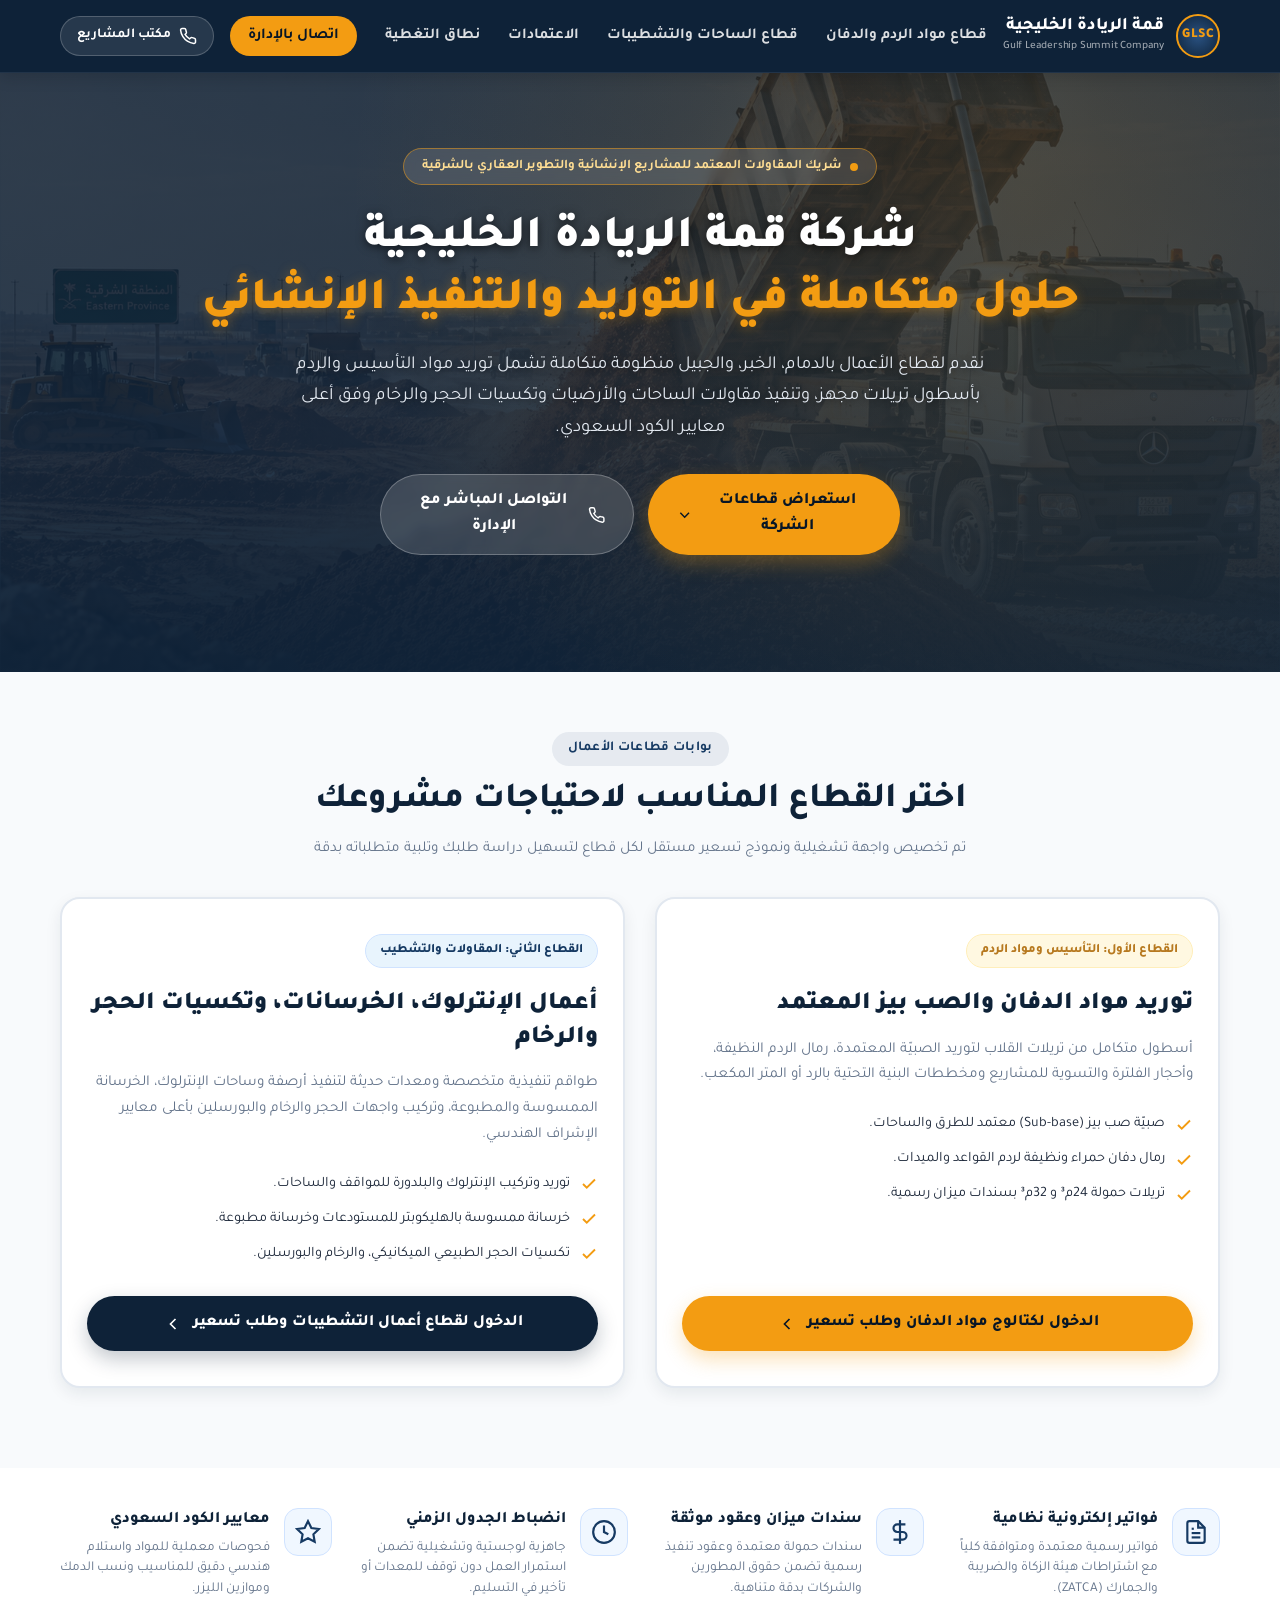
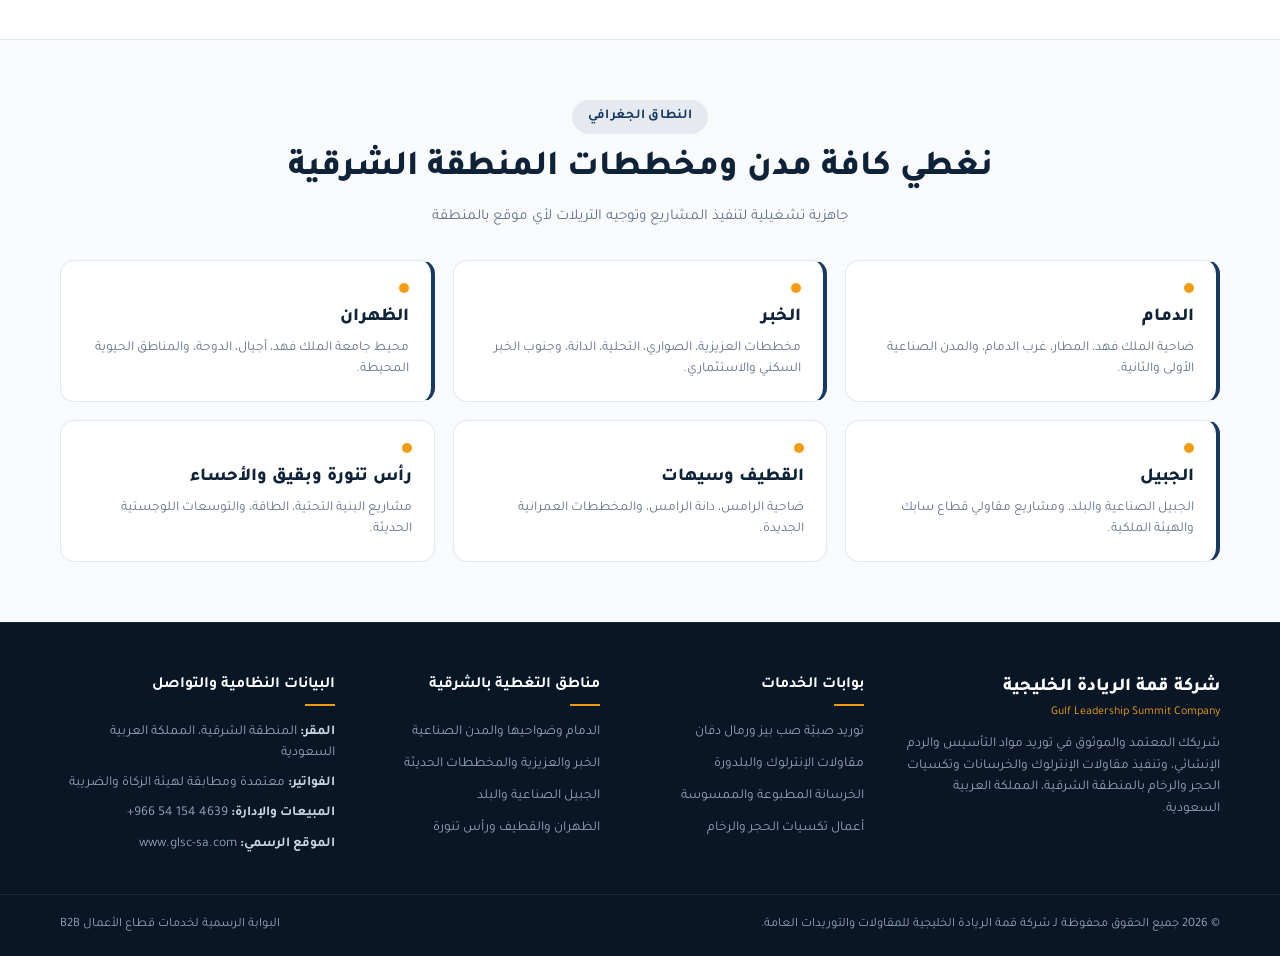
==== commit 77726fad: "Update index.html" ====
--- a/index.html
+++ b/index.html
@@ -5,25 +5,24 @@
   <meta name="viewport" content="width=device-width, initial-scale=1.0">
   <meta http-equiv="X-UA-Compatible" content="IE=edge">
   
-  <!-- Canonical URL for SEO -->
   <link rel="canonical" href="https://www.glsc-sa.com/">
 
-  <!-- SEO & B2B Targeting Meta Tags -->
-  <title>شركة قمة الريادة الخليجية | توريد الدفان وأعمال الإنترلوك والخرسانة والتشطيبات بالشرقية</title>
-  <meta name="description" content="توريد مواد الدفان والصب بيز المعتمد، وتنفيذ أعمال الإنترلوك، الخرسانة الممسوسة والمطبوعة، والحجر والرخام بالدمام والخبر والجبيل. أسطول تريلات مجهز وفواتير ضريبية فورية.">
-  <meta name="keywords" content="دفان الشرقية, انترلوك الدمام, خرسانة مطبوعة الخبر, خرسانة ممسوسة هليكوبتر, حجر واجهات خارجي, تركيب رخام وبورسلين, صب بيز معتمد, تريلات دفان, قمة الريادة الخليجية">
-  <meta name="author" content="شركة قمة الريادة الخليجية للمقاولات">
+  <!-- SEO & Corporate Identity -->
+  <title>شركة قمة الريادة الخليجية للمقاولات والتوريدات العامة | البوابة الرسمية</title>
+  <meta name="description" content="البوابة الرسمية لشركة قمة الريادة الخليجية بالمنطقة الشرقية: قطاع توريد مواد الردم والدفان المعتمد، وقطاع مقاولات الإنترلوك والخرسانات وتكسيات الحجر والرخام.">
+  <meta name="keywords" content="قمة الريادة الخليجية, مقاولات الشرقية, توريد دفان الدمام, انترلوك الخبر, خرسانة ممسوسة الجبيل, حجر ورخام الشرقية">
+  <meta name="author" content="شركة قمة الريادة الخليجية">
   <meta name="robots" content="index, follow">
 
-  <!-- Schema.org JSON-LD for Google Rich Results & Local SEO -->
+  <!-- Schema.org JSON-LD -->
   <script type="application/ld+json">
   {
     "@context": "https://schema.org",
     "@type": "GeneralContractor",
-    "name": "شركة قمة الريادة الخليجية للمقاولات والتوريدات",
+    "name": "شركة قمة الريادة الخليجية للمقاولات والتوريدات العامة",
     "url": "https://www.glsc-sa.com/",
     "logo": "https://www.glsc-sa.com/assets/images/hero-bg.svg",
-    "description": "توريد مواد الدفان والصب بيز المعتمد، وتنفيذ أعمال الإنترلوك والخرسانات وتكسيات الحجر والرخام بالمنطقة الشرقية بالمملكة العربية السعودية.",
+    "description": "شريكك الإنشائي المعتمد بالمنطقة الشرقية: توريد مواد الدفان والتأسيس، وتنفيذ مقاولات الساحات والتشطيبات المعمارية.",
     "telephone": "+966541544639",
     "address": {
       "@type": "PostalAddress",
@@ -34,10 +33,10 @@
   }
   </script>
 
-  <!-- Open Graph / Meta Ads Optimization -->
+  <!-- Open Graph -->
   <meta property="og:type" content="website">
-  <meta property="og:title" content="قمة الريادة الخليجية | توريد الدفان وأعمال الإنترلوك والخرسانة والتشطيبات">
-  <meta property="og:description" content="أسطول تريلات مجهز لتوريد الصب بيز والردم الإنشائي، وفرق تنفيذ متخصصة في أعمال الإنترلوك والخرسانات وتكسيات الحجر والرخام بالشرقية.">
+  <meta property="og:title" content="شركة قمة الريادة الخليجية للمقاولات والتوريدات العامة">
+  <meta property="og:description" content="البوابة الرسمية لقطاع التوريدات الإنشائية ومقاولات الساحات والتشطيبات بالمنطقة الشرقية.">
   <meta property="og:image" content="assets/images/hero-bg.svg">
   <meta property="og:url" content="https://www.glsc-sa.com/">
   <meta property="og:locale" content="ar_SA">
@@ -59,7 +58,6 @@
     <img height="1" width="1" style="display:none"
     src="https://www.facebook.com/tr?id=2124334818291860&ev=PageView&noscript=1"/>
   </noscript>
-  <!-- End Meta Pixel Code -->
 
   <!-- Microsoft Clarity Tracking Code -->
   <script type="text/javascript">
@@ -69,22 +67,136 @@
         y=l.getElementsByTagName(r)[0];y.parentNode.insertBefore(t,y);
     })(window, document, "clarity", "script", "yhiskl7cxf");
   </script>
-  <!-- End Microsoft Clarity Code -->
-
-  <!-- Vercel Web Analytics Tracking Code -->
+
+  <!-- Vercel Web Analytics -->
   <script>
     window.va = window.va || function () { (window.vaq = window.vaq || []).push(arguments); };
   </script>
   <script defer src="/_vercel/insights/script.js"></script>
-  <!-- End Vercel Web Analytics Code -->
-
-  <!-- Google Fonts: Tajawal (Preferred for corporate Saudi B2B websites) -->
+
+  <!-- Fonts & Stylesheet -->
   <link rel="preconnect" href="https://fonts.googleapis.com">
   <link rel="preconnect" href="https://fonts.gstatic.com">
   <link href="https://fonts.googleapis.com/css2?family=Tajawal:wght@400;500;700;800;900&display=swap" rel="stylesheet">
-
-  <!-- Main Stylesheet -->
-  <link rel="stylesheet" href="css/styles.css?v=20">
+  <link rel="stylesheet" href="css/styles.css?v=30">
+
+  <style>
+    /* تنسيقات مخصصة لبوابة الشركة والبطاقتين التوجيهيتين */
+    .portal-divisions-section {
+      padding: 60px 0 80px 0;
+      background-color: var(--bg-light);
+    }
+    .portal-grid {
+      display: grid;
+      grid-template-columns: 1fr;
+      gap: 30px;
+      margin-top: 35px;
+    }
+    @media (min-width: 992px) {
+      .portal-grid {
+        grid-template-columns: repeat(2, 1fr);
+      }
+    }
+    .portal-card {
+      background: var(--bg-card);
+      border: 2px solid var(--border-color);
+      border-radius: var(--radius-lg);
+      padding: 35px 25px;
+      display: flex;
+      flex-direction: column;
+      justify-content: space-between;
+      box-shadow: var(--shadow-md);
+      transition: var(--transition);
+      position: relative;
+      overflow: hidden;
+    }
+    .portal-card:hover {
+      transform: translateY(-6px);
+      box-shadow: var(--shadow-lg);
+      border-color: var(--accent-gold);
+    }
+    .portal-badge {
+      display: inline-block;
+      align-self: flex-start;
+      padding: 6px 14px;
+      border-radius: var(--radius-pill);
+      font-size: 0.8rem;
+      font-weight: 800;
+      margin-bottom: 20px;
+    }
+    .badge-materials {
+      background-color: #fff8e1;
+      color: #b7791f;
+      border: 1px solid #ffeeba;
+    }
+    .badge-finishing {
+      background-color: #e8f4fd;
+      color: #163a63;
+      border: 1px solid #d0e3ff;
+    }
+    .portal-card h3 {
+      font-size: 1.55rem;
+      font-weight: 900;
+      color: var(--primary-navy);
+      margin-bottom: 15px;
+      line-height: 1.35;
+    }
+    .portal-card p {
+      font-size: 0.95rem;
+      color: var(--text-muted);
+      line-height: 1.7;
+      margin-bottom: 25px;
+    }
+    .portal-features-list {
+      list-style: none;
+      margin-bottom: 30px;
+      display: flex;
+      flex-direction: column;
+      gap: 12px;
+    }
+    .portal-features-list li {
+      font-size: 0.9rem;
+      color: var(--text-main);
+      display: flex;
+      align-items: center;
+      gap: 10px;
+    }
+    .portal-features-list svg {
+      flex-shrink: 0;
+      color: var(--accent-gold);
+    }
+    .btn-portal-entry {
+      width: 100%;
+      display: inline-flex;
+      align-items: center;
+      justify-content: center;
+      gap: 10px;
+      padding: 15px 20px;
+      border-radius: var(--radius-pill);
+      font-weight: 800;
+      font-size: 1rem;
+      transition: var(--transition);
+      text-decoration: none;
+    }
+    .btn-entry-materials {
+      background-color: var(--accent-gold);
+      color: var(--primary-dark);
+      box-shadow: var(--shadow-gold);
+    }
+    .btn-entry-materials:hover {
+      background-color: var(--accent-gold-hover);
+      color: #000;
+    }
+    .btn-entry-finishing {
+      background-color: var(--primary-navy);
+      color: var(--text-white);
+      box-shadow: 0 8px 20px rgba(14, 34, 56, 0.25);
+    }
+    .btn-entry-finishing:hover {
+      background-color: var(--primary-blue);
+      color: var(--text-white);
+    }
+  </style>
 </head>
 <body>
 
@@ -92,8 +204,7 @@
   <header class="site-header" id="header">
     <div class="container header-inner">
       <div class="brand-identity">
-        <a href="#hero" class="brand-logo" aria-label="الصفحة الرئيسية لشركة قمة الريادة الخليجية">
-          <!-- Logo Container -->
+        <a href="/" class="brand-logo" aria-label="الصفحة الرئيسية لشركة قمة الريادة الخليجية">
           <div class="logo-symbol">
             <span class="logo-letters">GLSC</span>
           </div>
@@ -105,11 +216,11 @@
       </div>
 
       <nav class="desktop-nav">
-        <a href="#materials">توريد الدفان</a>
-        <a href="#finishing">أعمال الأرضيات والتشطيب</a>
-        <a href="#compliance">الاعتمادات والجودة</a>
+        <a href="materials.html">قطاع مواد الردم والدفان</a>
+        <a href="finishing.html">قطاع الساحات والتشطيبات</a>
+        <a href="#compliance">الاعتمادات</a>
         <a href="#coverage">نطاق التغطية</a>
-        <a href="#rfq-funnel" class="btn-nav-highlight">طلب تسعير مشروع</a>
+        <a href="tel:+966541544639" class="btn-nav-highlight">اتصال بالإدارة</a>
       </nav>
 
       <div class="header-contact">
@@ -122,81 +233,114 @@
   </header>
 
   <main>
-    <!-- 2. Hero Section (Filter + Instant Value + Hero BG Image) -->
+    <!-- 2. Corporate Hero Section -->
     <section class="hero-section" id="hero">
       <div class="hero-overlay"></div>
       <div class="container hero-container">
         
-        <!-- B2B Intent Filter Badge -->
         <div class="b2b-filter-badge">
           <span class="pulse-dot"></span>
-          <span>حلول متكاملة: توريد مواد الدفان وتنفيذ أعمال الإنترلوك والأرضيات بالشرقية</span>
+          <span>شريك المقاولات المعتمد للمشاريع الإنشائية والتطوير العقاري بالشرقية</span>
         </div>
 
         <h1 class="hero-title">
-          توريد مواد الدفان وتأسيس المخططات<br>
-          <span class="highlight-text">وتنفيذ أعمال الإنترلوك والخرسانة والتشطيبات</span>
+          شركة قمة الريادة الخليجية<br>
+          <span class="highlight-text">حلول متكاملة في التوريد والتنفيذ الإنشائي</span>
         </h1>
 
         <p class="hero-description">
-          أسطول تريلات مجهز لتوريد الصب بيز والردم الإنشائي، وفرق تنفيذ متخصصة في أعمال الإنترلوك، الخرسانة الممسوسة والمطبوعة، وتكسيات الحجر والرخام بالدمام والخبر والجبيل.
+          نقدم لقطاع الأعمال بالدمام، الخبر، والجبيل منظومة متكاملة تشمل توريد مواد التأسيس والردم بأسطول تريلات مجهز، وتنفيذ مقاولات الساحات والأرضيات وتكسيات الحجر والرخام وفق أعلى معايير الكود السعودي.
         </p>
 
-        <!-- Main Call To Actions -->
         <div class="hero-actions">
-          <a href="#rfq-funnel" class="btn-primary btn-gold">
-            <svg width="22" height="22" viewBox="0 0 24 24" fill="currentColor"><path d="M.057 24l1.687-6.163c-1.041-1.804-1.588-3.849-1.587-5.946.003-6.556 5.338-11.891 11.893-11.891 3.181.001 6.167 1.24 8.413 3.488 2.245 2.248 3.481 5.236 3.48 8.414-.003 6.557-5.338 11.892-11.893 11.892-1.99-.001-3.951-.5-5.688-1.448l-6.305 1.654zm6.597-3.807c1.676.995 3.276 1.591 5.392 1.592 5.448 0 9.886-4.434 9.889-9.885.002-5.462-4.415-9.89-9.881-9.892-5.452 0-9.887 4.434-9.889 9.884-.001 2.225.651 3.891 1.746 5.634l-.999 3.648 3.742-.981z"/></svg>
-            <span>اطلب تسعير لمشروعك الآن</span>
+          <a href="#divisions" class="btn-primary btn-gold">
+            <span>استعراض قطاعات الشركة</span>
+            <svg width="20" height="20" viewBox="0 0 24 24" fill="none" stroke="currentColor" stroke-width="2"><polyline points="6 9 12 15 18 9"></polyline></svg>
           </a>
           <a href="tel:+966541544639" class="btn-secondary">
             <svg width="20" height="20" viewBox="0 0 24 24" fill="none" stroke="currentColor" stroke-width="2"><path d="M22 16.92v3a2 2 0 0 1-2.18 2 19.79 19.79 0 0 1-8.63-3.07 19.5 19.5 0 0 1-6-6 19.79 19.79 0 0 1-3.07-8.67A2 2 0 0 1 4.11 2h3a2 2 0 0 1 2 1.72 12.84 12.84 0 0 0 .7 2.81 2 2 0 0 1-.45 2.11L8.09 9.91a16 16 0 0 0 6 6l1.27-1.27a2 2 0 0 1 2.11-.45 12.84 12.84 0 0 0 2.81.7A2 2 0 0 1 22 16.92z"></path></svg>
-            <span>تواصل مباشرة مع المهندس</span>
+            <span>التواصل المباشر مع الإدارة</span>
           </a>
         </div>
-
-        <!-- Strict B2B Notice to repel job seekers immediately -->
-        <div class="hero-disclaimer">
-          <svg width="16" height="16" viewBox="0 0 24 24" fill="none" stroke="currentColor" stroke-width="2"><circle cx="12" cy="12" r="10"></circle><line x1="12" y1="8" x2="12" y2="12"></line><line x1="12" y1="8" x2="12.01" y2="8"></line></svg>
-          <span>تنبيه مهني: التوريد والتنفيذ مخصص لشركات المقاولات، المشاريع الإنشائية، والمطورين العقاريين فقط.</span>
-        </div>
-
-        <!-- Micro Feature Badges -->
-        <div class="hero-features-grid">
-          <div class="feat-badge">
-            <div class="feat-icon">
-              <svg width="22" height="22" viewBox="0 0 24 24" fill="none" stroke="currentColor" stroke-width="2"><rect x="1" y="3" width="15" height="13"></rect><polygon points="16 8 20 8 23 11 23 16 16 16 16 8"></polygon><circle cx="5.5" cy="18.5" r="2.5"></circle><circle cx="18.5" cy="18.5" r="2.5"></circle></svg>
-            </div>
-            <div class="feat-info">
-              <strong>توريد مواد الدفان</strong>
-              <small>تريلات 24م³ و 32م³</small>
-            </div>
-          </div>
-
-          <div class="feat-badge">
-            <div class="feat-icon">
-              <svg width="22" height="22" viewBox="0 0 24 24" fill="none" stroke="currentColor" stroke-width="2"><rect x="3" y="3" width="18" height="18" rx="2" ry="2"></rect><line x1="3" y1="9" x2="21" y2="9"></line><line x1="9" y1="21" x2="9" y2="9"></line></svg>
-            </div>
-            <div class="feat-info">
-              <strong>إنترلوك وخرسانات ساحات</strong>
-              <small>تنفيذ بأعلى دقة واستواء</small>
-            </div>
-          </div>
-
-          <div class="feat-badge">
-            <div class="feat-icon">
-              <svg width="22" height="22" viewBox="0 0 24 24" fill="none" stroke="currentColor" stroke-width="2"><path d="M12 22s8-4 8-10V5l-8-3-8 3v7c0 6 8 10 8 10z"></path></svg>
-            </div>
-            <div class="feat-info">
-              <strong>حجر ورخام وبورسلين</strong>
-              <small>تكسيات وتشطيبات متكاملة</small>
-            </div>
-          </div>
-        </div>
-
       </div>
     </section>
 
-    <!-- 3. Authority & Compliance Bar -->
+    <!-- 3. Divisions Gateway (بوابتا القطاعات المنفصلة) -->
+    <section class="portal-divisions-section" id="divisions">
+      <div class="container">
+        
+        <div class="section-heading text-center">
+          <span class="section-tag">بوابات قطاعات الأعمال</span>
+          <h2 class="section-title">اختر القطاع المناسب لاحتياجات مشروعك</h2>
+          <p class="section-desc">تم تخصيص واجهة تشغيلية ونموذج تسعير مستقل لكل قطاع لتسهيل دراسة طلبك وتلبية متطلباته بدقة</p>
+        </div>
+
+        <div class="portal-grid">
+          
+          <!-- Division 1: Earthwork Materials -->
+          <article class="portal-card">
+            <div>
+              <span class="portal-badge badge-materials">القطاع الأول: التأسيس ومواد الردم</span>
+              <h3>توريد مواد الدفان والصب بيز المعتمد</h3>
+              <p>
+                أسطول متكامل من تريلات القلاب لتوريد الصبيّة المعتمدة، رمال الردم النظيفة، وأحجار الفلترة والتسوية للمشاريع ومخططات البنية التحتية بالرد أو المتر المكعب.
+              </p>
+              <ul class="portal-features-list">
+                <li>
+                  <svg width="18" height="18" viewBox="0 0 24 24" fill="none" stroke="currentColor" stroke-width="2.5"><polyline points="20 6 9 17 4 12"></polyline></svg>
+                  <span>صبيّة صب بيز (Sub-base) معتمد للطرق والساحات.</span>
+                </li>
+                <li>
+                  <svg width="18" height="18" viewBox="0 0 24 24" fill="none" stroke="currentColor" stroke-width="2.5"><polyline points="20 6 9 17 4 12"></polyline></svg>
+                  <span>رمال دفان حمراء ونظيفة لردم القواعد والميدات.</span>
+                </li>
+                <li>
+                  <svg width="18" height="18" viewBox="0 0 24 24" fill="none" stroke="currentColor" stroke-width="2.5"><polyline points="20 6 9 17 4 12"></polyline></svg>
+                  <span>تريلات حمولة 24م³ و 32م³ بسندات ميزان رسمية.</span>
+                </li>
+              </ul>
+            </div>
+            <a href="materials.html" class="btn-portal-entry btn-entry-materials">
+              <span>الدخول لكتالوج مواد الدفان وطلب تسعير</span>
+              <svg width="20" height="20" viewBox="0 0 24 24" fill="none" stroke="currentColor" stroke-width="2"><polyline points="15 18 9 12 15 6"></polyline></svg>
+            </a>
+          </article>
+
+          <!-- Division 2: Finishing & Hardscaping -->
+          <article class="portal-card">
+            <div>
+              <span class="portal-badge badge-finishing">القطاع الثاني: المقاولات والتشطيب</span>
+              <h3>أعمال الإنترلوك، الخرسانات، وتكسيات الحجر والرخام</h3>
+              <p>
+                طواقم تنفيذية متخصصة ومعدات حديثة لتنفيذ أرصفة وساحات الإنترلوك، الخرسانة الممسوسة والمطبوعة، وتركيب واجهات الحجر والرخام والبورسلين بأعلى معايير الإشراف الهندسي.
+              </p>
+              <ul class="portal-features-list">
+                <li>
+                  <svg width="18" height="18" viewBox="0 0 24 24" fill="none" stroke="currentColor" stroke-width="2.5"><polyline points="20 6 9 17 4 12"></polyline></svg>
+                  <span>توريد وتركيب الإنترلوك والبلدورة للمواقف والساحات.</span>
+                </li>
+                <li>
+                  <svg width="18" height="18" viewBox="0 0 24 24" fill="none" stroke="currentColor" stroke-width="2.5"><polyline points="20 6 9 17 4 12"></polyline></svg>
+                  <span>خرسانة ممسوسة بالهليكوبتر للمستودعات وخرسانة مطبوعة.</span>
+                </li>
+                <li>
+                  <svg width="18" height="18" viewBox="0 0 24 24" fill="none" stroke="currentColor" stroke-width="2.5"><polyline points="20 6 9 17 4 12"></polyline></svg>
+                  <span>تكسيات الحجر الطبيعي الميكانيكي، والرخام والبورسلين.</span>
+                </li>
+              </ul>
+            </div>
+            <a href="finishing.html" class="btn-portal-entry btn-entry-finishing">
+              <span>الدخول لقطاع أعمال التشطيبات وطلب تسعير</span>
+              <svg width="20" height="20" viewBox="0 0 24 24" fill="none" stroke="currentColor" stroke-width="2"><polyline points="15 18 9 12 15 6"></polyline></svg>
+            </a>
+          </article>
+
+        </div>
+
+      </div>
+    </section>
+
+    <!-- 4. Authority & Compliance -->
     <section class="compliance-bar" id="compliance">
       <div class="container">
         <div class="compliance-grid">
@@ -206,7 +350,7 @@
               <svg width="26" height="26" viewBox="0 0 24 24" fill="none" stroke="currentColor" stroke-width="2"><path d="M14 2H6a2 2 0 0 0-2 2v16a2 2 0 0 0 2 2h12a2 2 0 0 0 2-2V8z"></path><polyline points="14 2 14 8 20 8"></polyline><line x1="16" y1="13" x2="8" y2="13"></line><line x1="16" y1="17" x2="8" y2="17"></line><polyline points="10 9 9 9 8 9"></polyline></svg>
             </div>
             <div>
-              <h3>فواتير ضريبية إلكترونية</h3>
+              <h3>فواتير إلكترونية نظامية</h3>
               <p>فواتير رسمية معتمدة ومتوافقة كلياً مع اشتراطات هيئة الزكاة والضريبة والجمارك (ZATCA).</p>
             </div>
           </div>
@@ -216,8 +360,8 @@
               <svg width="26" height="26" viewBox="0 0 24 24" fill="none" stroke="currentColor" stroke-width="2"><line x1="12" y1="1" x2="12" y2="23"></line><path d="M17 5H9.5a3.5 3.5 0 0 0 0 7h5a3.5 3.5 0 0 1 0 7H6"></path></svg>
             </div>
             <div>
-              <h3>سندات ميزان وحمولات نظامية</h3>
-              <p>حمولة واضحة بسندات ميزان معتمدة تضمن حق مشروعك في كامل الأمتار المطلوبة.</p>
+              <h3>سندات ميزان وعقود موثقة</h3>
+              <p>سندات حمولة معتمدة وعقود تنفيذ رسمية تضمن حقوق المطورين والشركات بدقة متناهية.</p>
             </div>
           </div>
 
@@ -226,8 +370,8 @@
               <svg width="26" height="26" viewBox="0 0 24 24" fill="none" stroke="currentColor" stroke-width="2"><circle cx="12" cy="12" r="10"></circle><polyline points="12 6 12 12 16 14"></polyline></svg>
             </div>
             <div>
-              <h3>التزام صارم بجدول التوريد والتنفيذ</h3>
-              <p>تتابع مراحل التوريد والدمك والتركيب لضمان تسليم المواقع في الموعد المحدد دون توقف.</p>
+              <h3>انضباط الجدول الزمني</h3>
+              <p>جاهزية لوجستية وتشغيلية تضمن استمرار العمل دون توقف للمعدات أو تأخير في التسليم.</p>
             </div>
           </div>
 
@@ -236,8 +380,8 @@
               <svg width="26" height="26" viewBox="0 0 24 24" fill="none" stroke="currentColor" stroke-width="2"><polygon points="12 2 15.09 8.26 22 9.27 17 14.14 18.18 21.02 12 17.77 5.82 21.02 7 14.14 2 9.27 8.91 8.26 12 2"></polygon></svg>
             </div>
             <div>
-              <h3>إشراف هندسي ومطابقة الكود السعودي</h3>
-              <p>مواد نظيفة مفحوصة معملياً، واستلام هندسي دقيق للمناسيب وموازين الليزر.</p>
+              <h3>معايير الكود السعودي</h3>
+              <p>فحوصات معملية للمواد واستلام هندسي دقيق للمناسيب ونسب الدمك وموازين الليزر.</p>
             </div>
           </div>
 
@@ -245,346 +389,14 @@
       </div>
     </section>
 
-    <!-- 4. Section 1: Materials Catalog (Original 4 Cards Untouched) -->
-    <section class="materials-section" id="materials">
-      <div class="container">
-        
-        <div class="section-heading text-center">
-          <span class="section-tag">القسم الأول: كتالوج مواد الدفان والتأسيس</span>
-          <h2 class="section-title">مواد الدفان والردم المعتمدة بالمنطقة الشرقية</h2>
-          <p class="section-desc">نوفر كافة أنواع الدفان والصب بيز الصالح لأعمال التأسيس والتسوية بأعلى كفاءة في الاختبارات المعملية</p>
-        </div>
-
-        <div class="materials-grid">
-          
-          <!-- Card 1: Sand -->
-          <article class="material-card">
-            <div class="card-media">
-              <img src="assets/images/sand-red.svg" alt="رمال دفان أحمر ونظيف" class="card-img" loading="lazy">
-              <span class="badge-usage">ردم إنشائي</span>
-            </div>
-            <div class="card-body">
-              <h3 class="card-title">رمال دفان (أحمر ونظيف)</h3>
-              <p class="card-text">رمال دفان منتقاة خالية من الأحجار الكبيرة والمواد العضوية، مثالية لأعمال التأسيس والردم الدقيق.</p>
-              
-              <ul class="spec-list">
-                <li><span>الاستخدام:</span> ردم القواعد، الميدات، وحول تمديدات السباكة والكهرباء.</li>
-                <li><span>نوع النقل:</span> تريلات قلاب حمولة 24م³ - 32م³.</li>
-                <li><span>الاختبار:</span> نسبة دك ممتازة مطابقة للمواصفات.</li>
-              </ul>
-
-              <div class="card-action">
-                <button class="btn-card-quote" data-material="رمال دفان أحمر ونظيف">
-                  <span>طلب تسعير هذه المادة</span>
-                  <svg width="16" height="16" viewBox="0 0 24 24" fill="none" stroke="currentColor" stroke-width="2"><polyline points="9 18 15 12 9 6"></polyline></svg>
-                </button>
-              </div>
-            </div>
-          </article>
-
-          <!-- Card 2: Sub-base -->
-          <article class="material-card featured-card">
-            <div class="card-ribbon">الأكثر طلباً للمشاريع</div>
-            <div class="card-media">
-              <img src="assets/images/sub-base.svg" alt="صبيّة صب بيز Sub-base معتمد" class="card-img" loading="lazy">
-              <span class="badge-usage">طبقات الأساس</span>
-            </div>
-            <div class="card-body">
-              <h3 class="card-title">صبيّة / صب بيز (Sub-base) معتمد</h3>
-              <p class="card-text">خليط حصوي متدرج ومطابق لمواصفات وزارة النقل وأمانة الشرقية لطبقات ما تحت الإسفلت والأرضيات.</p>
-              
-              <ul class="spec-list">
-                <li><span>الاستخدام:</span> تجهيز الطرق، ساحات المستودعات، ومواقف السيارات.</li>
-                <li><span>التدرج:</span> Class A / Class B معتمد ومفحوص.</li>
-                <li><span>الميزة:</span> قدرة تحمل عالية جداً ومقاومة للهبوط.</li>
-              </ul>
-
-              <div class="card-action">
-                <button class="btn-card-quote" data-material="صبيّة صب بيز Sub-base معتمد">
-                  <span>طلب تسعير هذه المادة</span>
-                  <svg width="16" height="16" viewBox="0 0 24 24" fill="none" stroke="currentColor" stroke-width="2"><polyline points="9 18 15 12 9 6"></polyline></svg>
-                </button>
-              </div>
-            </div>
-          </article>
-
-          <!-- Card 3: Gravel / Rocks -->
-          <article class="material-card">
-            <div class="card-media">
-              <img src="assets/images/gravel.svg" alt="حصى وبحص دفان متدرج" class="card-img" loading="lazy">
-              <span class="badge-usage">تسوية ثقيلة</span>
-            </div>
-            <div class="card-body">
-              <h3 class="card-title">حصى وبحص دفان متدرج</h3>
-              <p class="card-text">أحجام مختلفة من أحجار وبحص الكسارات المخصصة لتسوية الأراضي الرخوة وتصريف المياه الجوفية.</p>
-              
-              <ul class="spec-list">
-                <li><span>الاستخدام:</span> معالجة الأراضي السبخة، طبقات الفلترة، وردم أساسات السكك.</li>
-                <li><span>المقاسات:</span> مقاسات متدرجة حسب المخطط الهندسي للمشروع.</li>
-                <li><span>التوريد:</span> كميات كبرى ومفتوحة بعقود دورية.</li>
-              </ul>
-
-              <div class="card-action">
-                <button class="btn-card-quote" data-material="حصى وبحص دفان متدرج">
-                  <span>طلب تسعير هذه المادة</span>
-                  <svg width="16" height="16" viewBox="0 0 24 24" fill="none" stroke="currentColor" stroke-width="2"><polyline points="9 18 15 12 9 6"></polyline></svg>
-                </button>
-              </div>
-            </div>
-          </article>
-
-          <!-- Card 4: General Backfill Soil -->
-          <article class="material-card">
-            <div class="card-media">
-              <img src="assets/images/backfill-soil.svg" alt="تربة ردم ومواد تسوية عامة" class="card-img" loading="lazy">
-              <span class="badge-usage">رفع مناسيب</span>
-            </div>
-            <div class="card-body">
-              <h3 class="card-title">تربة ردم ومواد تسوية عامة</h3>
-              <p class="card-text">تربة دفان صلبة مخصصة لتسوية المخططات السكنية والصناعية الواسعة ورفع مناسيب الأراضي المنخفضة.</p>
-              
-              <ul class="spec-list">
-                <li><span>الاستخدام:</span> تسوية المخططات، ردم الأحواش، والحفر الإنشائية الكبرى.</li>
-                <li><span>التكلفة:</span> خيار اقتصادي ومثالي للمشاريع ذات المساحات الضخمة.</li>
-                <li><span>الجاهزية:</span> تفريغ مستمر على مدار اليوم بمعدل ردود متتابع.</li>
-              </ul>
-
-              <div class="card-action">
-                <button class="btn-card-quote" data-material="تربة ردم ومواد تسوية عامة">
-                  <span>طلب تسعير هذه المادة</span>
-                  <svg width="16" height="16" viewBox="0 0 24 24" fill="none" stroke="currentColor" stroke-width="2"><polyline points="9 18 15 12 9 6"></polyline></svg>
-                </button>
-              </div>
-            </div>
-          </article>
-
-        </div>
-
-      </div>
-    </section>
-
-    <!-- 5. Section 2: NEW Finishing & Hardscaping (البنود الخمسة للتشطيبات والأرضيات) -->
-    <section class="finishing-section" id="finishing">
-      <div class="container">
-        
-        <div class="section-heading text-center">
-          <span class="section-tag">القسم الثاني: مقاولات الأرضيات والتشطيب</span>
-          <h2 class="section-title">تنفيذ أعمال الإنترلوك، الخرسانات، وتكسيات الحجر والرخام</h2>
-          <p class="section-desc">كوادر فنية متخصصة ومعدات دقيقة لتجهيز ساحات المخططات وتشطيب الواجهات والأرضيات بكامل مدن الشرقية</p>
-        </div>
-
-        <div class="materials-grid">
-          
-          <!-- Finishing Card 1: Interlock & Curbs -->
-          <article class="material-card featured-card">
-            <div class="card-ribbon">تنفيذ ساحات ومشاريع</div>
-            <div class="card-media">
-              <div class="finishing-icon-header">
-                <svg width="44" height="44" viewBox="0 0 24 24" fill="none" stroke="#f39c12" stroke-width="2"><rect x="3" y="3" width="18" height="18" rx="2" ry="2"></rect><line x1="3" y1="9" x2="21" y2="9"></line><line x1="9" y1="21" x2="9" y2="9"></line></svg>
-              </div>
-              <span class="badge-usage">أرصفة ومواقف</span>
-            </div>
-            <div class="card-body">
-              <h3 class="card-title">أعمال الإنترلوك والبلدورة (Curbstones)</h3>
-              <p class="card-text">توريد وتركيب بلاط الإنترلوك المتداخل بكافة المقاسات والأشكال مع تركيب البردورات الخرسانية للأرصفة ومواقف السيارات ومداخل المخططات.</p>
-              
-              <ul class="spec-list">
-                <li><span>السماكات:</span> 6 سم (مماشي وحدائق) و 8 سم (مواقف وسيارات ثقيلة).</li>
-                <li><span>مراحل العمل:</span> فرش طبقة البودرة، ضبط الميول بالليزر، والدمك بالهزاز.</li>
-                <li><span>الاستخدام:</span> ساحات المصانع، الفلل، والأرصفة والمجمعات.</li>
-              </ul>
-
-              <div class="card-action">
-                <button class="btn-card-quote" data-material="أعمال الإنترلوك والبلدورة">
-                  <span>طلب تسعير إنترلوك وبلدورة</span>
-                  <svg width="16" height="16" viewBox="0 0 24 24" fill="none" stroke="currentColor" stroke-width="2"><polyline points="9 18 15 12 9 6"></polyline></svg>
-                </button>
-              </div>
-            </div>
-          </article>
-
-          <!-- Finishing Card 2: Concrete Stamped & Power-Troweled -->
-          <article class="material-card">
-            <div class="card-media">
-              <div class="finishing-icon-header">
-                <svg width="44" height="44" viewBox="0 0 24 24" fill="none" stroke="#f39c12" stroke-width="2"><polygon points="12 2 2 7 12 12 22 7 12 2"></polygon><polyline points="2 17 12 22 22 17"></polyline><polyline points="2 12 12 17 22 12"></polyline></svg>
-              </div>
-              <span class="badge-usage">أرضيات صناعية وديكورية</span>
-            </div>
-            <div class="card-body">
-              <h3 class="card-title">الصبّيات الخرسانية المطبوعة والممسوسة</h3>
-              <p class="card-text">صب وتسوية الأرضيات الخرسانية بالمروحية (الهليكوبتر) مع مواد التقسية للمستودعات، وتنفيذ الخرسانة المطبوعة بأشكال حجرية جمالية للأفنية والمماشي.</p>
-              
-              <ul class="spec-list">
-                <li><span>الخرسانة الممسوسة:</span> مقاومة فائقة للاحتكاك وأوزان الشاحنات والزيوت.</li>
-                <li><span>الخرسانة المطبوعة:</span> تشكيلات جمالية للأفنية والممرات مع العوازل.</li>
-                <li><span>المعدات:</span> مروحيات هليكوبتر حديثة وفواصل تمدد هندسية.</li>
-              </ul>
-
-              <div class="card-action">
-                <button class="btn-card-quote" data-material="الصبيات الخرسانية المطبوعة والممسوسة">
-                  <span>طلب تسعير خرسانة مطبوعة/ممسوسة</span>
-                  <svg width="16" height="16" viewBox="0 0 24 24" fill="none" stroke="currentColor" stroke-width="2"><polyline points="9 18 15 12 9 6"></polyline></svg>
-                </button>
-              </div>
-            </div>
-          </article>
-
-          <!-- Finishing Card 3: Exterior Stone Cladding -->
-          <article class="material-card">
-            <div class="card-media">
-              <div class="finishing-icon-header">
-                <svg width="44" height="44" viewBox="0 0 24 24" fill="none" stroke="#f39c12" stroke-width="2"><path d="M3 9l9-7 9 7v11a2 2 0 0 1-2 2H5a2 2 0 0 1-2-2z"></path><polyline points="9 22 9 12 15 12 15 22"></polyline></svg>
-              </div>
-              <span class="badge-usage">واجهات وأسوار</span>
-            </div>
-            <div class="card-body">
-              <h3 class="card-title">أعمال الحجر الخارجي للواجهات</h3>
-              <p class="card-text">توريد وتركيب الحجر الطبيعي وحجر الرياض المعتمد للواجهات الخارجية والأسوار بالتركيب الميكانيكي الآمن أو بالمونة الإسمنتية وفق الكود السعودي.</p>
-              
-              <ul class="spec-list">
-                <li><span>الأنواع:</span> حجر الرياض (أصفر، أبيض، كريمي)، حجر منقوش، وتكسيات مودرن.</li>
-                <li><span>طريقة التثبيت:</span> زوايا ومسامير ستانلس ستيل مع العزل المعتمد.</li>
-                <li><span>الاستخدام:</span> عمائر، مجمعات تجارية، قصور، وأسوار مشاريع.</li>
-              </ul>
-
-              <div class="card-action">
-                <button class="btn-card-quote" data-material="أعمال الحجر الخارجي">
-                  <span>طلب تسعير أعمال الحجر</span>
-                  <svg width="16" height="16" viewBox="0 0 24 24" fill="none" stroke="currentColor" stroke-width="2"><polyline points="9 18 15 12 9 6"></polyline></svg>
-                </button>
-              </div>
-            </div>
-          </article>
-
-          <!-- Finishing Card 4: Tiles & Porcelain -->
-          <article class="material-card">
-            <div class="card-media">
-              <div class="finishing-icon-header">
-                <svg width="44" height="44" viewBox="0 0 24 24" fill="none" stroke="#f39c12" stroke-width="2"><rect x="3" y="3" width="7" height="7"></rect><rect x="14" y="3" width="7" height="7"></rect><rect x="14" y="14" width="7" height="7"></rect><rect x="3" y="14" width="7" height="7"></rect></svg>
-              </div>
-              <span class="badge-usage">أرضيات وحوائط</span>
-            </div>
-            <div class="card-body">
-              <h3 class="card-title">أعمال البلاط والبورسلين للأرضيات والحوائط</h3>
-              <p class="card-text">تركيب البورسلين والسيراميك والجرانيت للأرضيات والجدران الداخلية والخارجية بالغراء المعتمد واستخدام أحدث أنظمة مباعدات التسوية (Clips).</p>
-              
-              <ul class="spec-list">
-                <li><span>المشاريع:</span> عمائر سكنية، مقرات إدارية، ومجمعات تجارية.</li>
-                <li><span>الدقة:</span> فواصل تمدد هندسية، واستلام خالٍ من التطبيش والتسنيم.</li>
-                <li><span>المواصفات:</span> أحدث طرق التركيب لمقاومة عوامل التمدد الحراري.</li>
-              </ul>
-
-              <div class="card-action">
-                <button class="btn-card-quote" data-material="أعمال البلاط والبورسلين">
-                  <span>طلب تسعير بورسلين وبلاط</span>
-                  <svg width="16" height="16" viewBox="0 0 24 24" fill="none" stroke="currentColor" stroke-width="2"><polyline points="9 18 15 12 9 6"></polyline></svg>
-                </button>
-              </div>
-            </div>
-          </article>
-
-          <!-- Finishing Card 5: Marble Works -->
-          <article class="material-card">
-            <div class="card-media">
-              <div class="finishing-icon-header">
-                <svg width="44" height="44" viewBox="0 0 24 24" fill="none" stroke="#f39c12" stroke-width="2"><polygon points="12 2 15.09 8.26 22 9.27 17 14.14 18.18 21.02 12 17.77 5.82 21.02 7 14.14 2 9.27 8.91 8.26 12 2"></polygon></svg>
-              </div>
-              <span class="badge-usage">مداخل وفخامة</span>
-            </div>
-            <div class="card-body">
-              <h3 class="card-title">أعمال الرخام (درج، مداخل، وأرضيات)</h3>
-              <p class="card-text">قص وتركيب أفخم أنواع الرخام الطبيعي لمداخل العمائر والأبراج، درج البنايات، والصالات المفتوحة مع الجلي والتلميع والمعالجة بالكريستال.</p>
-              
-              <ul class="spec-list">
-                <li><span>الاستخدام:</span> درج خرساني، مداخل رئيسية، وجدران مغاسل ومصاعد.</li>
-                <li><span>الجودة:</span> تلميع إيطالي واختيار متناسق للعروق والدرجات اللونية.</li>
-                <li><span>المتانة:</span> معالجة الفواصل بمواد إيبوكسية خاصة لحماية السطح.</li>
-              </ul>
-
-              <div class="card-action">
-                <button class="btn-card-quote" data-material="أعمال الرخام">
-                  <span>طلب تسعير أعمال الرخام</span>
-                  <svg width="16" height="16" viewBox="0 0 24 24" fill="none" stroke="currentColor" stroke-width="2"><polyline points="9 18 15 12 9 6"></polyline></svg>
-                </button>
-              </div>
-            </div>
-          </article>
-
-        </div>
-
-      </div>
-    </section>
-
-    <!-- 6. Operational Capacity & Fleet (Why Us) -->
-    <section class="fleet-section">
-      <div class="container">
-        <div class="fleet-grid">
-          
-          <div class="fleet-content">
-            <span class="section-tag">القدرة التشغيلية والأسطول</span>
-            <h2 class="section-title">شريكك المعتمد لضمان تدفق التوريد ودقة التنفيذ دون تعطيل</h2>
-            <p class="fleet-lead">
-              نعلم في شركة قمة الريادة الخليجية أن تأخير التوريد أو تنفيذ الساحات يعني توقف المعدات وخسائر تشغيلية يومية. لذلك صممنا نظامنا اللوجستي وفرقنا الميدانية لتعمل بدقة متناهية تلبي متطلبات المشاريع الحرجة.
-            </p>
-
-            <div class="capacity-stats">
-              <div class="stat-card">
-                <span class="stat-number">+1,500 م³</span>
-                <span class="stat-label">طاقة التوريد اليومية القصوى</span>
-              </div>
-              <div class="stat-card">
-                <span class="stat-number">100%</span>
-                <span class="stat-label">التزام بمواعيد الردود والجدول</span>
-              </div>
-              <div class="stat-card">
-                <span class="stat-number">24/7</span>
-                <span class="stat-label">تنسيق متاح مع مشرفي المواقع</span>
-              </div>
-            </div>
-
-            <div class="fleet-features-list">
-              <div class="fleet-feat-row">
-                <svg width="20" height="20" viewBox="0 0 24 24" fill="none" stroke="#e67e22" stroke-width="2.5"><polyline points="20 6 9 17 4 12"></polyline></svg>
-                <span>سائقون وفرق فنية ذات خبرة بمسارات المخططات وتفاصيل العمل الميداني.</span>
-              </div>
-              <div class="fleet-feat-row">
-                <svg width="20" height="20" viewBox="0 0 24 24" fill="none" stroke="#e67e22" stroke-width="2.5"><polyline points="20 6 9 17 4 12"></polyline></svg>
-                <span>عقود توريد وتنفيذ رسمية بأسعار ثابتة للمشاريع الحكومية والخاصة.</span>
-              </div>
-              <div class="fleet-feat-row">
-                <svg width="20" height="20" viewBox="0 0 24 24" fill="none" stroke="#e67e22" stroke-width="2.5"><polyline points="20 6 9 17 4 12"></polyline></svg>
-                <span>جاهزية للعمل بنظام الورديات المبكرة والليفية لتفادي أوقات منع الشاحنات.</span>
-              </div>
-            </div>
-
-          </div>
-
-          <div class="fleet-visual">
-            <div class="fleet-visual-card">
-              <div class="card-inner-box">
-                <div class="fleet-truck-badge">
-                  <svg width="34" height="34" viewBox="0 0 24 24" fill="none" stroke="currentColor" stroke-width="2"><rect x="1" y="3" width="15" height="13"></rect><polygon points="16 8 20 8 23 11 23 16 16 16 16 8"></polygon><circle cx="5.5" cy="18.5" r="2.5"></circle><circle cx="18.5" cy="18.5" r="2.5"></circle></svg>
-                  <h4>أسطول ومعدات متكاملة</h4>
-                </div>
-                <p>تريلات حديثة مجهزة بأنظمة تتبع ومعدات دك وصب متطورة مستوفية لاشتراطات السلامة المهنية ومواقع العمل الإنشائية الكبرى.</p>
-                <div class="visual-specs-tag">جاهزية فورية للتحرك بمجرد اعتماد أمر التوريد أو العقد</div>
-              </div>
-            </div>
-          </div>
-
-        </div>
-      </div>
-    </section>
-
-    <!-- 7. Geographic Coverage (Eastern Province) -->
+    <!-- 5. Geographic Coverage -->
     <section class="coverage-section" id="coverage">
       <div class="container">
         
         <div class="section-heading text-center">
           <span class="section-tag">النطاق الجغرافي</span>
           <h2 class="section-title">نغطي كافة مدن ومخططات المنطقة الشرقية</h2>
-          <p class="section-desc">شبكة لوجستية تضمن وصول التريلات وفرق العمل لموقع مشروعك في أسرع وقت</p>
+          <p class="section-desc">جاهزية تشغيلية لتنفيذ المشاريع وتوجيه التريلات لأي موقع بالمنطقة</p>
         </div>
 
         <div class="coverage-cities-grid">
@@ -592,7 +404,7 @@
           <div class="city-card active-city">
             <div class="city-dot"></div>
             <h4>الدمام</h4>
-            <p>ضاحية الملك فهد، المطار، غرب الدمام، الخالدية، والمدينة الصناعية الأولى والثانية.</p>
+            <p>ضاحية الملك فهد، المطار، غرب الدمام، والمدن الصناعية الأولى والثانية.</p>
           </div>
 
           <div class="city-card active-city">
@@ -604,150 +416,34 @@
           <div class="city-card active-city">
             <div class="city-dot"></div>
             <h4>الظهران</h4>
-            <p>محيط جامعة الملك فهد، أجيال، الدوحة، والمناطق الإنشائية الحيوية المجاورة.</p>
+            <p>محيط جامعة الملك فهد، أجيال، الدوحة، والمناطق الحيوية المحيطة.</p>
           </div>
 
           <div class="city-card active-city">
             <div class="city-dot"></div>
             <h4>الجبيل</h4>
-            <p>الجبيل الصناعية والبلد، مخططات التحلية، وشركات ومقاولي قطاع سابك والهيئة الملكية.</p>
+            <p>الجبيل الصناعية والبلد، ومشاريع مقاولي قطاع سابك والهيئة الملكية.</p>
           </div>
 
           <div class="city-card">
             <div class="city-dot"></div>
             <h4>القطيف وسيهات</h4>
-            <p>ضاحية الرامس، دانة الرامس، المجيدية، وكافة التوسعات العمرانية الجديدة.</p>
+            <p>ضاحية الرامس، دانة الرامس، والمخططات العمرانية الجديدة.</p>
           </div>
 
           <div class="city-card">
             <div class="city-dot"></div>
             <h4>رأس تنورة وبقيق والأحساء</h4>
-            <p>مشاريع الطاقة، البنية التحتية، والمخططات الصناعية واللوجستية الجديدة.</p>
+            <p>مشاريع البنية التحتية، الطاقة، والتوسعات اللوجستية الحديثة.</p>
           </div>
 
         </div>
 
       </div>
     </section>
-
-    <!-- 8. Interactive RFQ Funnel (Updated with Finishing options) -->
-    <section class="rfq-section" id="rfq-funnel">
-      <div class="container">
-        
-        <div class="rfq-card">
-          <div class="rfq-header">
-            <span class="rfq-pill">نموذج التسعير الفوري للمشاريع</span>
-            <h2>حدد مواصفات طلبك واحصل على تسعير فوري معتمد</h2>
-            <p>أدخل تفاصيل التوريد أو أعمال الأرضيات والتشطيب وسيقوم المهندس المختص بتجهيز العرض الفني والمالي فوراً.</p>
-          </div>
-
-          <!-- B2B RFQ Form -->
-          <form id="rfqForm" class="rfq-form">
-            
-            <div class="form-grid">
-              
-              <!-- Field 1: Service / Material Type -->
-              <div class="form-group">
-                <label for="materialType">الخدمة أو المادة المطلوبة <span class="req">*</span></label>
-                <div class="select-wrapper">
-                  <select id="materialType" name="materialType" required>
-                    <option value="" disabled selected>-- اختر الخدمة أو المادة لمشروعك --</option>
-                    <optgroup label="توريد مواد الدفان والتأسيس">
-                      <option value="صبيّة صب بيز Sub-base معتمد">صبيّة / صب بيز (Sub-base) معتمد للطرق والساحات</option>
-                      <option value="رمال دفان أحمر ونظيف">رمال دفان (أحمر ونظيف) للقواعد والميدات</option>
-                      <option value="حصى وبحص دفان متدرج">حصى وبحص دفان متدرج (تسوية ومعالجة سبخات)</option>
-                      <option value="تربة ردم ومواد تسوية عامة">تربة ردم عامة ورفع مناسيب مخططات</option>
-                    </optgroup>
-                    <optgroup label="أعمال الإنترلوك والخرسانة والتشطيبات">
-                      <option value="أعمال الإنترلوك والبلدورة">أعمال الإنترلوك والبلدورة (أرصفة وساحات ومواقف)</option>
-                      <option value="الصبيات الخرسانية المطبوعة والممسوسة">الصبّيات الخرسانية المطبوعة والممسوسة (هليكوبتر)</option>
-                      <option value="أعمال الحجر الخارجي">أعمال الحجر الخارجي (واجهات وأسوار)</option>
-                      <option value="أعمال البلاط والبورسلين">أعمال البلاط والبورسلين للأرضيات والحوائط</option>
-                      <option value="أعمال الرخام">أعمال الرخام (مداخل، درج، وصالات)</option>
-                    </optgroup>
-                    <option value="طلب مخصص حسب المواصفات">طلب مخصص حسب جداول كميات المشروع</option>
-                  </select>
-                </div>
-              </div>
-
-              <!-- Field 2: Approximate Quantity / Area -->
-              <div class="form-group">
-                <label for="orderVolume">حجم الطلب أو المساحة التقديرية <span class="req">*</span></label>
-                <div class="select-wrapper">
-                  <select id="orderVolume" name="orderVolume" required>
-                    <option value="" disabled selected>-- اختر حجم الطلب أو المساحة التقريبية --</option>
-                    <optgroup label="كميات توريد الدفان (بالردود)">
-                      <option value="طلب تجربة (1 إلى 5 ردود تريلا)">طلب تجربة (1 إلى 5 ردود تريلا)</option>
-                      <option value="مشروع متوسط (6 إلى 20 رد تريلا)">مشروع متوسط (6 إلى 20 رد تريلا)</option>
-                      <option value="مشروع ضخم (أكثر من 20 رد تريلا)">مشروع ضخم (أكثر من 20 رد تريلا)</option>
-                      <option value="عقد توريد مستمر لمشروع مقاولات">عقد توريد مستمر لمشروع مقاولات</option>
-                    </optgroup>
-                    <optgroup label="مساحات تنفيذ الأرضيات والتشطيبات">
-                      <option value="مساحة أقل من 300 متر مربع">مساحة عمل: أقل من 300 م²</option>
-                      <option value="مساحة 300 إلى 1000 متر مربع">مساحة عمل: 300 إلى 1,000 م²</option>
-                      <option value="مساحة أكثر من 1000 متر مربع">مساحة مشاريع كبرى: أكثر من 1,000 م²</option>
-                    </optgroup>
-                  </select>
-                </div>
-              </div>
-
-              <!-- Field 3: Project Location -->
-              <div class="form-group">
-                <label for="projectLocation">مدينة وموقع المشروع بالشرقية <span class="req">*</span></label>
-                <input type="text" id="projectLocation" name="projectLocation" placeholder="مثال: الخبر - العزيزية / الدمام - ضاحية الملك فهد" required>
-              </div>
-
-              <!-- Field 4: Contractor / Company Name -->
-              <div class="form-group">
-                <label for="companyName">اسم الشركة أو المشرف على الموقع</label>
-                <input type="text" id="companyName" name="companyName" placeholder="مثال: شركة إعمار الشرقية للمقاولات / م. فهد">
-              </div>
-
-            </div>
-
-            <!-- Notice before submit -->
-            <div class="rfq-safety-note">
-              <svg width="18" height="18" viewBox="0 0 24 24" fill="none" stroke="#27ae60" stroke-width="2"><path d="M22 11.08V12a10 10 0 1 1-5.93-9.14"></path><polyline points="22 4 12 14.01 9 11.01"></polyline></svg>
-              <span>عند الضغط على الزر، سيتم توجيهك مباشرة إلى محادثة واتساب الرسمية مع رسالة تحتوي على كافة المواصفات التي أدخلتها لتسريع الرد.</span>
-            </div>
-
-            <!-- Submit Button -->
-            <button type="submit" class="btn-submit-rfq" id="submitRfqBtn">
-              <svg width="22" height="22" viewBox="0 0 24 24" fill="currentColor"><path d="M.057 24l1.687-6.163c-1.041-1.804-1.588-3.849-1.587-5.946.003-6.556 5.338-11.891 11.893-11.891 3.181.001 6.167 1.24 8.413 3.488 2.245 2.248 3.481 5.236 3.48 8.414-.003 6.557-5.338 11.892-11.893 11.892-1.99-.001-3.951-.5-5.688-1.448l-6.305 1.654zm6.597-3.807c1.676.995 3.276 1.591 5.392 1.592 5.448 0 9.886-4.434 9.889-9.885.002-5.462-4.415-9.89-9.881-9.892-5.452 0-9.887 4.434-9.889 9.884-.001 2.225.651 3.891 1.746 5.634l-.999 3.648 3.742-.981z"/></svg>
-              <span>إرسال المواصفات واستلام التسعير عبر واتساب فوراً</span>
-            </button>
-
-          </form>
-
-        </div>
-
-      </div>
-    </section>
-
-    <!-- 9. The Job Seeker Trap / Anti-Job Seeker Section -->
-    <section class="job-trap-section">
-      <div class="container">
-        <div class="job-trap-box">
-          <div class="trap-icon">
-            <svg width="24" height="24" viewBox="0 0 24 24" fill="none" stroke="currentColor" stroke-width="2"><circle cx="12" cy="12" r="10"></circle><line x1="12" y1="16" x2="12" y2="12"></line><line x1="12" y1="8" x2="12.01" y2="8"></line></svg>
-          </div>
-          <div class="trap-content">
-            <h4>إشعار الموارد البشرية وشؤون التوظيف والعمالة</h4>
-            <p>
-              نحيطكم علماً بأن أرقام الواتساب وخطوط الاتصال المعلنة في هذه الصفحة مخصصة <strong>حصرياً لاستقبال طلبات عروض أسعار التوريد وعقود المقاولات للمشاريع</strong>. لا تستقبل إدارة المبيعات أية سير ذاتية أو طلبات توظيف عبر هذه القنوات إطلاقاً.
-            </p>
-            <a href="https://forms.gle/your-recruitment-form" target="_blank" rel="noopener noreferrer" class="btn-recruitment-redirect">
-              <span>لتقديم طلبات التوظيف والسير الذاتية، يرجى تعبئة النموذج المخصص من هنا</span>
-              <svg width="14" height="14" viewBox="0 0 24 24" fill="none" stroke="currentColor" stroke-width="2"><polyline points="15 3 21 3 21 9"></polyline><polyline points="10 14 21 3"></polyline></svg>
-            </a>
-          </div>
-        </div>
-      </div>
-    </section>
-
   </main>
 
-  <!-- 10. Footer -->
+  <!-- 6. Footer -->
   <footer class="site-footer">
     <div class="container footer-inner">
       
@@ -762,20 +458,19 @@
       </div>
 
       <div class="footer-col links-col">
-        <h4>المواد والخدمات</h4>
+        <h4>بوابات الخدمات</h4>
         <ul>
-          <li><a href="#materials">توريد رمال دفان ناعمة وحمراء</a></li>
-          <li><a href="#materials">توريد صبيّة صب بيز (Sub-base) معتمد</a></li>
-          <li><a href="#finishing">أعمال الإنترلوك والبلدورة</a></li>
-          <li><a href="#finishing">الخرسانة المطبوعة والممسوسة</a></li>
-          <li><a href="#finishing">تكسيات الحجر والرخام والبورسلين</a></li>
+          <li><a href="materials.html">توريد صبيّة صب بيز ورمال دفان</a></li>
+          <li><a href="finishing.html">مقاولات الإنترلوك والبلدورة</a></li>
+          <li><a href="finishing.html">الخرسانة المطبوعة والممسوسة</a></li>
+          <li><a href="finishing.html">أعمال تكسيات الحجر والرخام</a></li>
         </ul>
       </div>
 
       <div class="footer-col coverage-col">
-        <h4>المدن والمخططات المشمولة</h4>
+        <h4>مناطق التغطية بالشرقية</h4>
         <ul>
-          <li>الدمام وضواحيها والمناطق الصناعية</li>
+          <li>الدمام وضواحيها والمدن الصناعية</li>
           <li>الخبر والعزيزية والمخططات الحديثة</li>
           <li>الجبيل الصناعية والبلد</li>
           <li>الظهران والقطيف ورأس تنورة</li>
@@ -787,7 +482,7 @@
         <ul class="legal-list">
           <li><strong>المقر:</strong> المنطقة الشرقية، المملكة العربية السعودية</li>
           <li><strong>الفواتير:</strong> معتمدة ومطابقة لهيئة الزكاة والضريبة</li>
-          <li><strong>المبيعات:</strong> <a href="tel:+966541544639" dir="ltr">+966 54 154 4639</a></li>
+          <li><strong>المبيعات والإدارة:</strong> <a href="tel:+966541544639" dir="ltr">+966 54 154 4639</a></li>
           <li><strong>الموقع الرسمي:</strong> www.glsc-sa.com</li>
         </ul>
       </div>
@@ -797,29 +492,28 @@
     <div class="footer-bottom">
       <div class="container footer-bottom-inner">
         <p>© 2026 جميع الحقوق محفوظة لـ شركة قمة الريادة الخليجية للمقاولات والتوريدات العامة.</p>
-        <p class="footer-credit">الموقع الرسمي لخدمات قطاع الأعمال B2B</p>
+        <p class="footer-credit">البوابة الرسمية لخدمات قطاع الأعمال B2B</p>
       </div>
     </div>
   </footer>
 
-  <!-- 11. Sticky Bottom Mobile Conversion Bar -->
+  <!-- 7. Sticky Bottom Mobile Bar -->
   <aside class="sticky-mobile-bar" id="stickyBar" aria-label="أزرار التواصل السريع">
     <div class="sticky-actions-container">
-      <a href="tel:+966541544639" class="btn-sticky-call" aria-label="اتصال هاتفي مباشر بالمبيعات">
+      <a href="tel:+966541544639" class="btn-sticky-call" aria-label="اتصال هاتفي مباشر بالإدارة">
         <svg width="20" height="20" viewBox="0 0 24 24" fill="none" stroke="currentColor" stroke-width="2"><path d="M22 16.92v3a2 2 0 0 1-2.18 2 19.79 19.79 0 0 1-8.63-3.07 19.5 19.5 0 0 1-6-6 19.79 19.79 0 0 1-3.07-8.67A2 2 0 0 1 4.11 2h3a2 2 0 0 1 2 1.72 12.84 12.84 0 0 0 .7 2.81 2 2 0 0 1-.45 2.11L8.09 9.91a16 16 0 0 0 6 6l1.27-1.27a2 2 0 0 1 2.11-.45 12.84 12.84 0 0 0 2.81.7A2 2 0 0 1 22 16.92z"></path></svg>
-        <span>اتصال مباشر</span>
+        <span>اتصال بالإدارة</span>
       </a>
 
-      <button class="btn-sticky-whatsapp" id="stickyWhatsAppBtn" aria-label="طلب تسعير فوري عبر واتساب">
+      <a href="https://wa.me/966541544639?text=%D8%A7%D9%84%D8%B3%D9%84%D8%A7%D9%85%20%D8%B9%D9%84%D9%8A%D9%83%D9%85%D8%8C%20%D9%86%D8%B1%D8%BA%D8%A8%20%D9%81%D9%8A%20%D8%A7%D9%84%D8%A7%D8%B3%D8%AA%D9%81%D8%B3%D8%A7%D8%B1%20%D8%B9%D9%86%20%D8%AE%D8%AF%D9%85%D8%A7%D8%AA%20%D8%A7%D9%84%D8%B4%D8%B1%D9%83%D8%A9" target="_blank" class="btn-sticky-whatsapp" aria-label="محادثة واتساب مباشرة">
         <svg width="22" height="22" viewBox="0 0 24 24" fill="currentColor"><path d="M.057 24l1.687-6.163c-1.041-1.804-1.588-3.849-1.587-5.946.003-6.556 5.338-11.891 11.893-11.891 3.181.001 6.167 1.24 8.413 3.488 2.245 2.248 3.481 5.236 3.48 8.414-.003 6.557-5.338 11.892-11.893 11.892-1.99-.001-3.951-.5-5.688-1.448l-6.305 1.654zm6.597-3.807c1.676.995 3.276 1.591 5.392 1.592 5.448 0 9.886-4.434 9.889-9.885.002-5.462-4.415-9.89-9.881-9.892-5.452 0-9.887 4.434-9.889 9.884-.001 2.225.651 3.891 1.746 5.634l-.999 3.648 3.742-.981z"/></svg>
-        <span>طلب تسعير عبر واتساب</span>
-      </button>
+        <span>واتساب الإدارة</span>
+      </a>
     </div>
   </aside>
 
   <!-- Scripts -->
   <script src="js/main.js"></script>
-  <script src="js/rfq-filter.js?v=6"></script>
   <script src="js/tracker.js?v=2"></script>
 </body>
 </html>
--- a/css/styles.css
+++ b/css/styles.css
@@ -251,6 +251,7 @@
 /* 5. قسم الواجهة الأساسي مع صورة الخلفية (Hero Section + Hero BG) */
 .hero-section {
   position: relative;
+  /* دمج التظليل الكحلي مع صورة الخلفية hero-bg.svg */
   background-color: #0a192a;
   background-image: 
     linear-gradient(180deg, rgba(10, 25, 42, 0.82) 0%, rgba(14, 34, 56, 0.88) 55%, rgba(14, 34, 56, 0.98) 100%),
@@ -531,7 +532,9 @@
   line-height: 1.5;
 }
 
-/* 7. كتالوج المواد والمواصفات (تمرير أفقي صارم + كروت متناسقة) */
+/* ==========================================================================
+   7. كتالوج المواد والمواصفات (تمرير أفقي صارم + كروت متناسقة)
+   ========================================================================== */
 .materials-section {
   padding: 40px 0;
   overflow: hidden;
@@ -598,7 +601,7 @@
   box-shadow: 0 2px 6px rgba(0,0,0,0.25);
 }
 
-/* نافذة الصورة: ارتفاع 150px متناسق */
+/* نافذة الصورة: ارتفاع 150px متناسق مع كادر التفريغ */
 .card-media {
   height: 150px !important;
   width: 100% !important;
@@ -1315,7 +1318,7 @@
   stroke: #ffde94;
 }
 
-/* تنسيق شبكة كروت التشطيبات للشاشات الكبيرة لتوزيع الكروت الخمسة بتوازن */
+/* توزيع كروت التشطيبات الخمسة بتوازن هندسي على الشاشات الكبيرة */
 @media (min-width: 1024px) {
   .finishing-section .materials-grid {
     grid-template-columns: repeat(3, 1fr) !important;
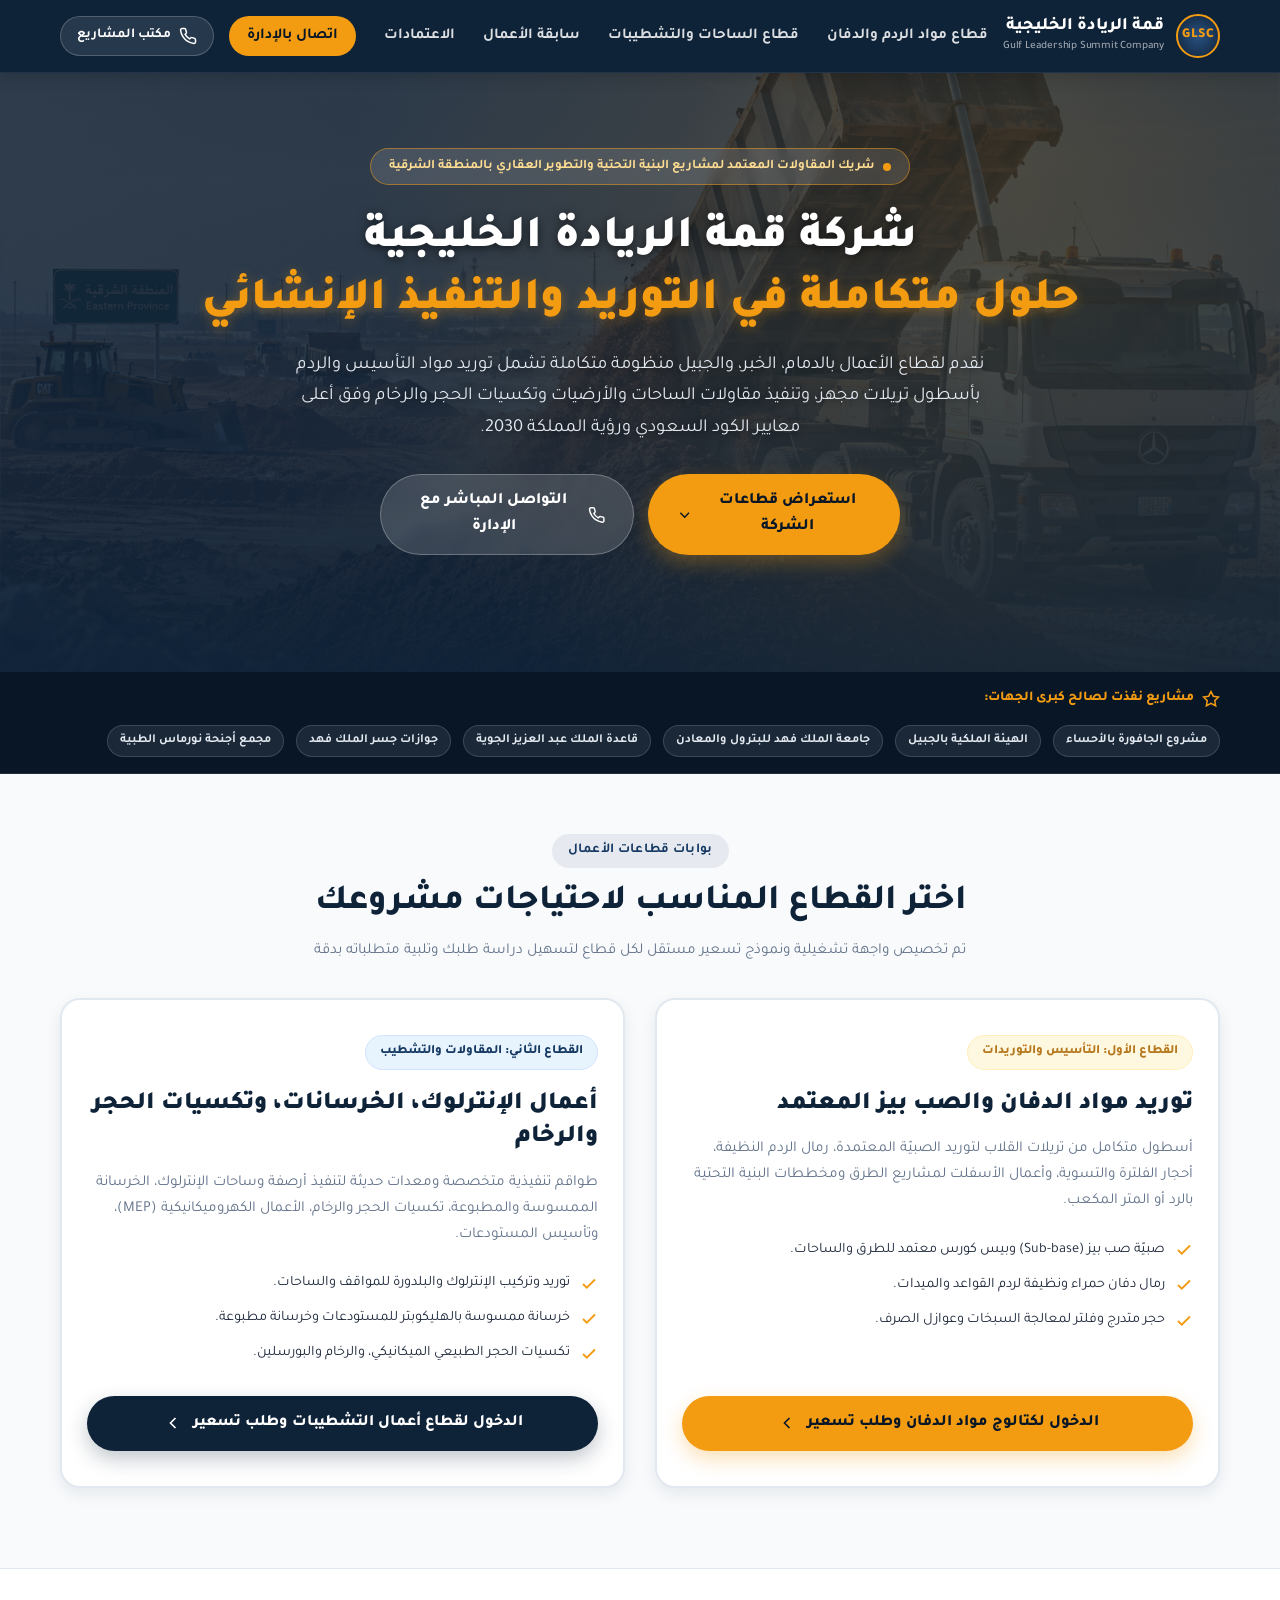
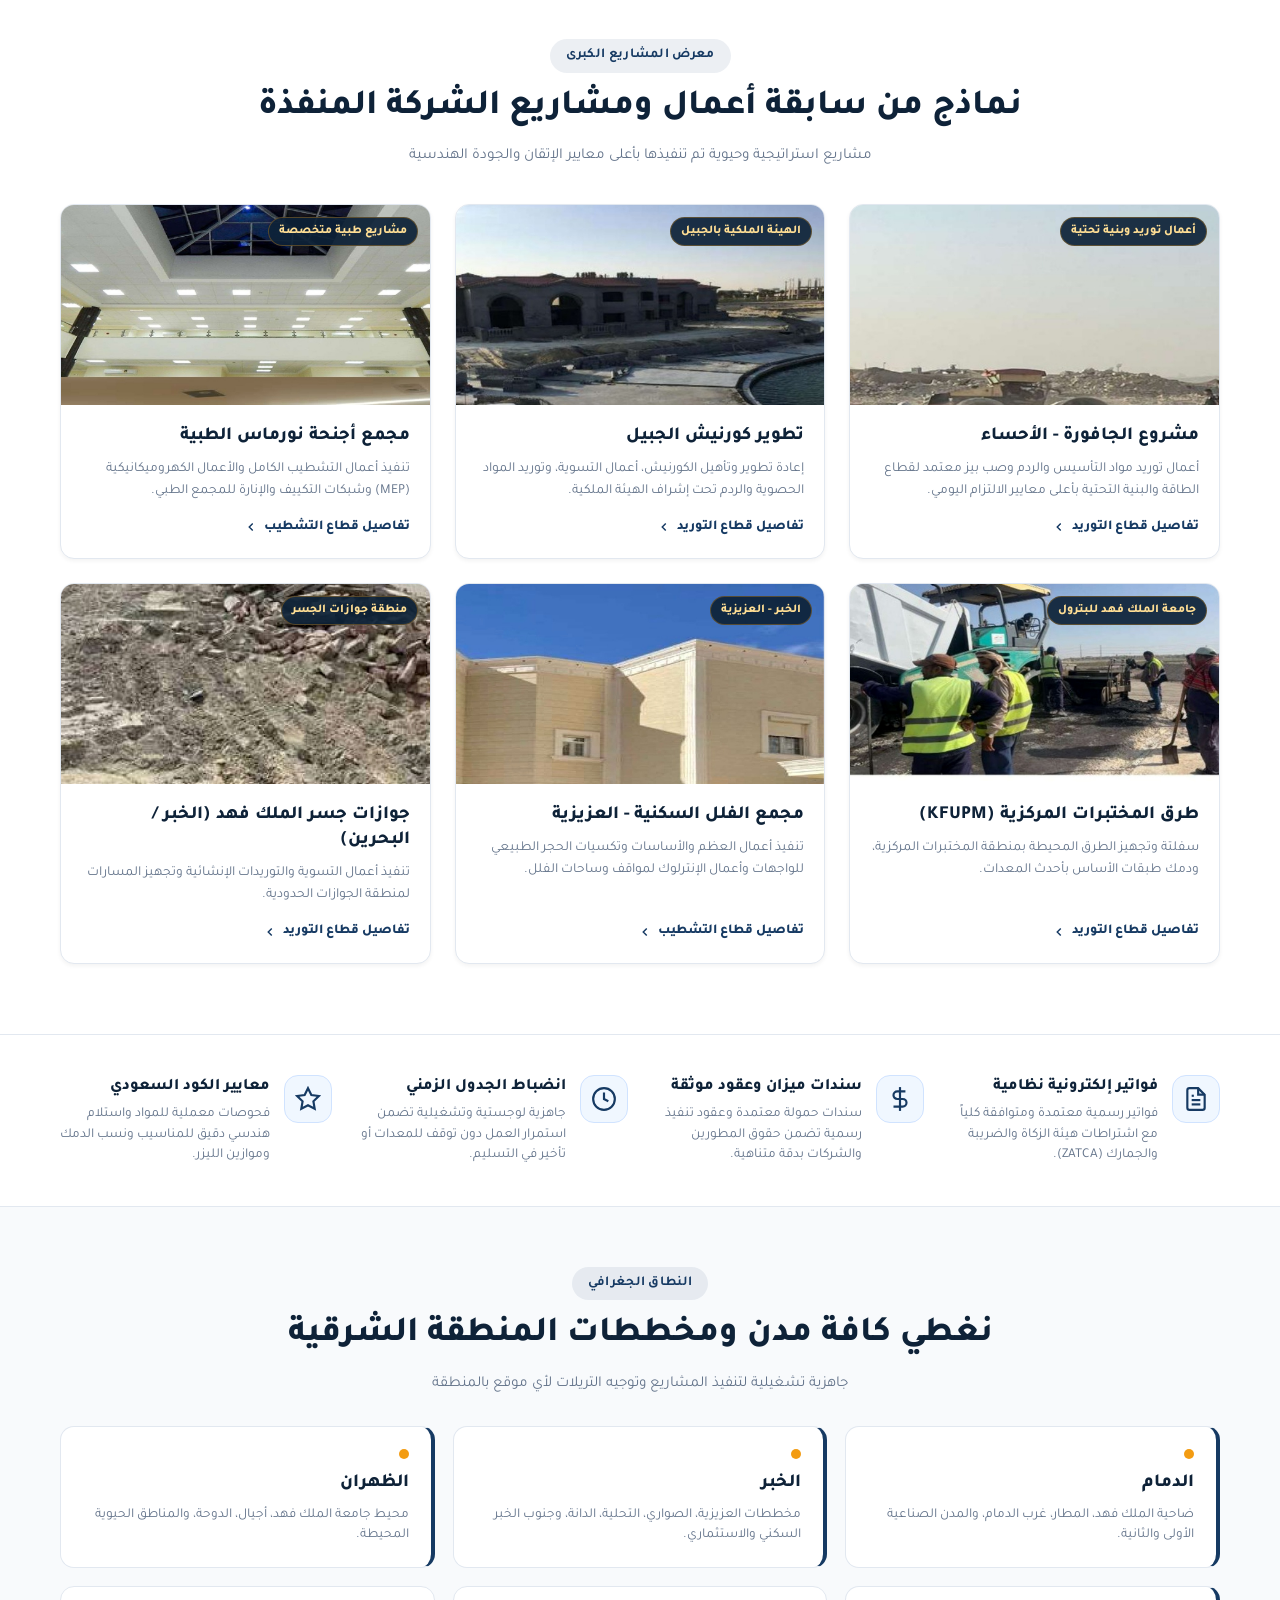
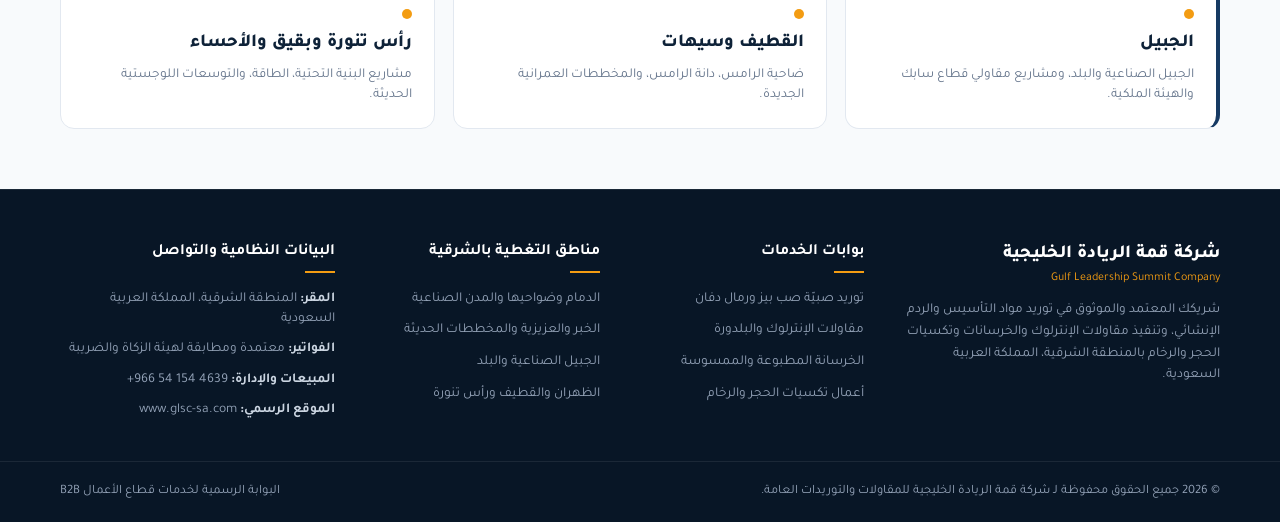
==== commit 0463dbc2: "Update index.html" ====
--- a/index.html
+++ b/index.html
@@ -7,10 +7,10 @@
   
   <link rel="canonical" href="https://www.glsc-sa.com/">
 
-  <!-- SEO & Corporate Identity -->
+  <!-- SEO & B2B Targeting Meta Tags -->
   <title>شركة قمة الريادة الخليجية للمقاولات والتوريدات العامة | البوابة الرسمية</title>
-  <meta name="description" content="البوابة الرسمية لشركة قمة الريادة الخليجية بالمنطقة الشرقية: قطاع توريد مواد الردم والدفان المعتمد، وقطاع مقاولات الإنترلوك والخرسانات وتكسيات الحجر والرخام.">
-  <meta name="keywords" content="قمة الريادة الخليجية, مقاولات الشرقية, توريد دفان الدمام, انترلوك الخبر, خرسانة ممسوسة الجبيل, حجر ورخام الشرقية">
+  <meta name="description" content="البوابة الرسمية لشركة قمة الريادة الخليجية: توريد مواد التأسيس والردم لمشاريع البنية التحتية، وتنفيذ مقاولات الساحات والتشطيبات وتأسيس المستودعات بالمنطقة الشرقية.">
+  <meta name="keywords" content="قمة الريادة الخليجية, توريد دفان الجافورة, مقاولات الهيئة الملكية الجبيل, صب بيز الدمام, انترلوك الخبر, خرسانة ممسوسة, مقاولات الشرقية">
   <meta name="author" content="شركة قمة الريادة الخليجية">
   <meta name="robots" content="index, follow">
 
@@ -22,21 +22,21 @@
     "name": "شركة قمة الريادة الخليجية للمقاولات والتوريدات العامة",
     "url": "https://www.glsc-sa.com/",
     "logo": "https://www.glsc-sa.com/assets/images/hero-bg.svg",
-    "description": "شريكك الإنشائي المعتمد بالمنطقة الشرقية: توريد مواد الدفان والتأسيس، وتنفيذ مقاولات الساحات والتشطيبات المعمارية.",
+    "description": "شريك المقاولات والتوريدات الإنشائية المعتمد لكبرى المشاريع بالمنطقة الشرقية: أعمال البنية التحتية، وتوريد مواد الردم، ومقاولات الساحات والتشطيبات.",
     "telephone": "+966541544639",
     "address": {
       "@type": "PostalAddress",
       "addressRegion": "المنطقة الشرقية",
       "addressCountry": "SA"
     },
-    "areaServed": ["الدمام", "الخبر", "الجبيل", "الظهران", "القطيف"]
+    "areaServed": ["الدمام", "الخبر", "الجبيل", "الظهران", "الأحساء", "القطيف"]
   }
   </script>
 
   <!-- Open Graph -->
   <meta property="og:type" content="website">
   <meta property="og:title" content="شركة قمة الريادة الخليجية للمقاولات والتوريدات العامة">
-  <meta property="og:description" content="البوابة الرسمية لقطاع التوريدات الإنشائية ومقاولات الساحات والتشطيبات بالمنطقة الشرقية.">
+  <meta property="og:description" content="حلول متكاملة لمديري المشاريع والمشتريات: توريد مواد الردم وتأسيس المخططات، ومقاولات الساحات والتشطيبات بالشرقية.">
   <meta property="og:image" content="assets/images/hero-bg.svg">
   <meta property="og:url" content="https://www.glsc-sa.com/">
   <meta property="og:locale" content="ar_SA">
@@ -74,14 +74,51 @@
   </script>
   <script defer src="/_vercel/insights/script.js"></script>
 
-  <!-- Fonts & Stylesheet -->
+  <!-- Fonts & Main Stylesheet -->
   <link rel="preconnect" href="https://fonts.googleapis.com">
   <link rel="preconnect" href="https://fonts.gstatic.com">
   <link href="https://fonts.googleapis.com/css2?family=Tajawal:wght@400;500;700;800;900&display=swap" rel="stylesheet">
-  <link rel="stylesheet" href="css/styles.css?v=30">
+  <link rel="stylesheet" href="css/styles.css?v=35">
 
   <style>
-    /* تنسيقات مخصصة لبوابة الشركة والبطاقتين التوجيهيتين */
+    /* شريط سابقة الأعمال والجهات الاستراتيجية */
+    .clients-strip {
+      background: #081626;
+      border-bottom: 1px solid rgba(255, 255, 255, 0.1);
+      padding: 16px 0;
+    }
+    .strip-wrapper {
+      display: flex;
+      flex-wrap: wrap;
+      align-items: center;
+      justify-content: space-between;
+      gap: 15px;
+    }
+    .strip-title {
+      color: var(--accent-gold);
+      font-size: 0.85rem;
+      font-weight: 800;
+      display: flex;
+      align-items: center;
+      gap: 8px;
+    }
+    .strip-items {
+      display: flex;
+      flex-wrap: wrap;
+      gap: 12px;
+      align-items: center;
+    }
+    .strip-badge {
+      background: rgba(255, 255, 255, 0.08);
+      color: #e2e8f0;
+      padding: 5px 12px;
+      border-radius: var(--radius-pill);
+      font-size: 0.78rem;
+      font-weight: 600;
+      border: 1px solid rgba(255, 255, 255, 0.15);
+    }
+
+    /* بوابات قطاعات الشركة */
     .portal-divisions-section {
       padding: 60px 0 80px 0;
       background-color: var(--bg-light);
@@ -122,7 +159,7 @@
       border-radius: var(--radius-pill);
       font-size: 0.8rem;
       font-weight: 800;
-      margin-bottom: 20px;
+      margin-bottom: 18px;
     }
     .badge-materials {
       background-color: #fff8e1;
@@ -196,6 +233,104 @@
       background-color: var(--primary-blue);
       color: var(--text-white);
     }
+
+    /* معرض نماذج الأعمال المشتركة في الصفحة الرئيسية */
+    .portal-showcase-section {
+      padding: 70px 0;
+      background-color: #ffffff;
+      border-top: 1px solid var(--border-color);
+      border-bottom: 1px solid var(--border-color);
+    }
+    .showcase-grid {
+      display: grid;
+      grid-template-columns: 1fr;
+      gap: 24px;
+      margin-top: 35px;
+    }
+    @media (min-width: 640px) {
+      .showcase-grid {
+        grid-template-columns: repeat(2, 1fr);
+      }
+    }
+    @media (min-width: 1024px) {
+      .showcase-grid {
+        grid-template-columns: repeat(3, 1fr);
+      }
+    }
+    .showcase-item {
+      background: var(--bg-card);
+      border: 1px solid var(--border-color);
+      border-radius: var(--radius-md);
+      overflow: hidden;
+      box-shadow: var(--shadow-sm);
+      transition: var(--transition);
+      display: flex;
+      flex-direction: column;
+    }
+    .showcase-item:hover {
+      transform: translateY(-5px);
+      box-shadow: var(--shadow-md);
+      border-color: var(--accent-gold);
+    }
+    .showcase-media {
+      height: 200px;
+      width: 100%;
+      background-color: #0e2238;
+      position: relative;
+      overflow: hidden;
+    }
+    .showcase-media img {
+      width: 100%;
+      height: 100%;
+      object-fit: cover;
+      transition: transform 0.35s ease;
+    }
+    .showcase-item:hover .showcase-media img {
+      transform: scale(1.05);
+    }
+    .showcase-tag {
+      position: absolute;
+      top: 12px;
+      right: 12px;
+      background: rgba(14, 34, 56, 0.92);
+      color: #ffde94;
+      font-size: 0.75rem;
+      font-weight: 800;
+      padding: 4px 10px;
+      border-radius: var(--radius-pill);
+      border: 1px solid rgba(243, 156, 18, 0.3);
+    }
+    .showcase-body {
+      padding: 20px;
+      display: flex;
+      flex-direction: column;
+      flex-grow: 1;
+    }
+    .showcase-title {
+      font-size: 1.15rem;
+      font-weight: 800;
+      color: var(--primary-navy);
+      margin-bottom: 8px;
+      line-height: 1.35;
+    }
+    .showcase-desc {
+      font-size: 0.86rem;
+      color: var(--text-muted);
+      line-height: 1.6;
+      margin-bottom: 15px;
+    }
+    .showcase-link {
+      font-size: 0.85rem;
+      font-weight: 800;
+      color: var(--primary-blue);
+      margin-top: auto;
+      display: inline-flex;
+      align-items: center;
+      gap: 6px;
+    }
+    .showcase-link:hover {
+      color: var(--accent-gold-hover);
+    }
   </style>
 </head>
 <body>
@@ -204,7 +339,7 @@
   <header class="site-header" id="header">
     <div class="container header-inner">
       <div class="brand-identity">
-        <a href="/" class="brand-logo" aria-label="الصفحة الرئيسية لشركة قمة الريادة الخليجية">
+        <a href="index.html" class="brand-logo" aria-label="الصفحة الرئيسية لشركة قمة الريادة الخليجية">
           <div class="logo-symbol">
             <span class="logo-letters">GLSC</span>
           </div>
@@ -218,8 +353,8 @@
       <nav class="desktop-nav">
         <a href="materials.html">قطاع مواد الردم والدفان</a>
         <a href="finishing.html">قطاع الساحات والتشطيبات</a>
+        <a href="#showcase">سابقة الأعمال</a>
         <a href="#compliance">الاعتمادات</a>
-        <a href="#coverage">نطاق التغطية</a>
         <a href="tel:+966541544639" class="btn-nav-highlight">اتصال بالإدارة</a>
       </nav>
 
@@ -240,7 +375,7 @@
         
         <div class="b2b-filter-badge">
           <span class="pulse-dot"></span>
-          <span>شريك المقاولات المعتمد للمشاريع الإنشائية والتطوير العقاري بالشرقية</span>
+          <span>شريك المقاولات المعتمد لمشاريع البنية التحتية والتطوير العقاري بالمنطقة الشرقية</span>
         </div>
 
         <h1 class="hero-title">
@@ -249,7 +384,7 @@
         </h1>
 
         <p class="hero-description">
-          نقدم لقطاع الأعمال بالدمام، الخبر، والجبيل منظومة متكاملة تشمل توريد مواد التأسيس والردم بأسطول تريلات مجهز، وتنفيذ مقاولات الساحات والأرضيات وتكسيات الحجر والرخام وفق أعلى معايير الكود السعودي.
+          نقدم لقطاع الأعمال بالدمام، الخبر، والجبيل منظومة متكاملة تشمل توريد مواد التأسيس والردم بأسطول تريلات مجهز، وتنفيذ مقاولات الساحات والأرضيات وتكسيات الحجر والرخام وفق أعلى معايير الكود السعودي ورؤية المملكة 2030.
         </p>
 
         <div class="hero-actions">
@@ -265,7 +400,25 @@
       </div>
     </section>
 
-    <!-- 3. Divisions Gateway (بوابتا القطاعات المنفصلة) -->
+    <!-- 3. Strategic Clients Strip (شريط إثبات الثقة المستخرج من البروفايل) -->
+    <section class="clients-strip">
+      <div class="container strip-wrapper">
+        <div class="strip-title">
+          <svg width="18" height="18" viewBox="0 0 24 24" fill="none" stroke="currentColor" stroke-width="2"><polygon points="12 2 15.09 8.26 22 9.27 17 14.14 18.18 21.02 12 17.77 5.82 21.02 7 14.14 2 9.27 8.91 8.26 12 2"></polygon></svg>
+          <span>مشاريع نفذت لصالح كبرى الجهات:</span>
+        </div>
+        <div class="strip-items">
+          <span class="strip-badge">مشروع الجافورة بالأحساء</span>
+          <span class="strip-badge">الهيئة الملكية بالجبيل</span>
+          <span class="strip-badge">جامعة الملك فهد للبترول والمعادن</span>
+          <span class="strip-badge">قاعدة الملك عبد العزيز الجوية</span>
+          <span class="strip-badge">جوازات جسر الملك فهد</span>
+          <span class="strip-badge">مجمع أجنحة نورماس الطبية</span>
+        </div>
+      </div>
+    </section>
+
+    <!-- 4. Divisions Gateway (بوابتا قطاعات الأعمال المنفصلة) -->
     <section class="portal-divisions-section" id="divisions">
       <div class="container">
         
@@ -277,18 +430,18 @@
 
         <div class="portal-grid">
           
-          <!-- Division 1: Earthwork Materials -->
+          <!-- Division 1: Materials & Earthworks -->
           <article class="portal-card">
             <div>
-              <span class="portal-badge badge-materials">القطاع الأول: التأسيس ومواد الردم</span>
+              <span class="portal-badge badge-materials">القطاع الأول: التأسيس والتوريدات</span>
               <h3>توريد مواد الدفان والصب بيز المعتمد</h3>
               <p>
-                أسطول متكامل من تريلات القلاب لتوريد الصبيّة المعتمدة، رمال الردم النظيفة، وأحجار الفلترة والتسوية للمشاريع ومخططات البنية التحتية بالرد أو المتر المكعب.
+                أسطول متكامل من تريلات القلاب لتوريد الصبيّة المعتمدة، رمال الردم النظيفة، أحجار الفلترة والتسوية، وأعمال الأسفلت لمشاريع الطرق ومخططات البنية التحتية بالرد أو المتر المكعب.
               </p>
               <ul class="portal-features-list">
                 <li>
                   <svg width="18" height="18" viewBox="0 0 24 24" fill="none" stroke="currentColor" stroke-width="2.5"><polyline points="20 6 9 17 4 12"></polyline></svg>
-                  <span>صبيّة صب بيز (Sub-base) معتمد للطرق والساحات.</span>
+                  <span>صبيّة صب بيز (Sub-base) وبيس كورس معتمد للطرق والساحات.</span>
                 </li>
                 <li>
                   <svg width="18" height="18" viewBox="0 0 24 24" fill="none" stroke="currentColor" stroke-width="2.5"><polyline points="20 6 9 17 4 12"></polyline></svg>
@@ -296,7 +449,7 @@
                 </li>
                 <li>
                   <svg width="18" height="18" viewBox="0 0 24 24" fill="none" stroke="currentColor" stroke-width="2.5"><polyline points="20 6 9 17 4 12"></polyline></svg>
-                  <span>تريلات حمولة 24م³ و 32م³ بسندات ميزان رسمية.</span>
+                  <span>حجر متدرج وفلتر لمعالجة السبخات وعوازل الصرف.</span>
                 </li>
               </ul>
             </div>
@@ -312,7 +465,7 @@
               <span class="portal-badge badge-finishing">القطاع الثاني: المقاولات والتشطيب</span>
               <h3>أعمال الإنترلوك، الخرسانات، وتكسيات الحجر والرخام</h3>
               <p>
-                طواقم تنفيذية متخصصة ومعدات حديثة لتنفيذ أرصفة وساحات الإنترلوك، الخرسانة الممسوسة والمطبوعة، وتركيب واجهات الحجر والرخام والبورسلين بأعلى معايير الإشراف الهندسي.
+                طواقم تنفيذية متخصصة ومعدات حديثة لتنفيذ أرصفة وساحات الإنترلوك، الخرسانة الممسوسة والمطبوعة، تكسيات الحجر والرخام، الأعمال الكهروميكانيكية (MEP)، وتأسيس المستودعات.
               </p>
               <ul class="portal-features-list">
                 <li>
@@ -340,7 +493,120 @@
       </div>
     </section>
 
-    <!-- 4. Authority & Compliance -->
+    <!-- 5. Corporate Showcase Section (معرض المشاريع المنفذة المشتركة) -->
+    <section class="portal-showcase-section" id="showcase">
+      <div class="container">
+        
+        <div class="section-heading text-center">
+          <span class="section-tag">معرض المشاريع الكبرى</span>
+          <h2 class="section-title">نماذج من سابقة أعمال ومشاريع الشركة المنفذة</h2>
+          <p class="section-desc">مشاريع استراتيجية وحيوية تم تنفيذها بأعلى معايير الإتقان والجودة الهندسية</p>
+        </div>
+
+        <div class="showcase-grid">
+          
+          <!-- Project 1: Jafurah -->
+          <article class="showcase-item">
+            <div class="showcase-media">
+              <img src="assets/images/proj-jafurah.jpg" alt="مشروع الجافورة بالأحساء" loading="lazy">
+              <span class="showcase-tag">أعمال توريد وبنية تحتية</span>
+            </div>
+            <div class="showcase-body">
+              <h3 class="showcase-title">مشروع الجافورة - الأحساء</h3>
+              <p class="showcase-desc">أعمال توريد مواد التأسيس والردم وصب بيز معتمد لقطاع الطاقة والبنية التحتية بأعلى معايير الالتزام اليومي.</p>
+              <a href="materials.html" class="showcase-link">
+                <span>تفاصيل قطاع التوريد</span>
+                <svg width="14" height="14" viewBox="0 0 24 24" fill="none" stroke="currentColor" stroke-width="2.5"><polyline points="15 18 9 12 15 6"></polyline></svg>
+              </a>
+            </div>
+          </article>
+
+          <!-- Project 2: Jubail Corniche -->
+          <article class="showcase-item">
+            <div class="showcase-media">
+              <img src="assets/images/proj-jubail-corniche.jpg" alt="تطوير كورنيش الجبيل الهيئة الملكية" loading="lazy">
+              <span class="showcase-tag">الهيئة الملكية بالجبيل</span>
+            </div>
+            <div class="showcase-body">
+              <h3 class="showcase-title">تطوير كورنيش الجبيل</h3>
+              <p class="showcase-desc">إعادة تطوير وتأهيل الكورنيش، أعمال التسوية، وتوريد المواد الحصوية والردم تحت إشراف الهيئة الملكية.</p>
+              <a href="materials.html" class="showcase-link">
+                <span>تفاصيل قطاع التوريد</span>
+                <svg width="14" height="14" viewBox="0 0 24 24" fill="none" stroke="currentColor" stroke-width="2.5"><polyline points="15 18 9 12 15 6"></polyline></svg>
+              </a>
+            </div>
+          </article>
+
+          <!-- Project 3: Normas Medical Suites -->
+          <article class="showcase-item">
+            <div class="showcase-media">
+              <img src="assets/images/proj-normas-medical.jpg" alt="مشروع أجنحة نورماس الطبية" loading="lazy">
+              <span class="showcase-tag">مشاريع طبية متخصصة</span>
+            </div>
+            <div class="showcase-body">
+              <h3 class="showcase-title">مجمع أجنحة نورماس الطبية</h3>
+              <p class="showcase-desc">تنفيذ أعمال التشطيب الكامل والأعمال الكهروميكانيكية (MEP) وشبكات التكييف والإنارة للمجمع الطبي.</p>
+              <a href="finishing.html" class="showcase-link">
+                <span>تفاصيل قطاع التشطيب</span>
+                <svg width="14" height="14" viewBox="0 0 24 24" fill="none" stroke="currentColor" stroke-width="2.5"><polyline points="15 18 9 12 15 6"></polyline></svg>
+              </a>
+            </div>
+          </article>
+
+          <!-- Project 4: KFUPM Roads -->
+          <article class="showcase-item">
+            <div class="showcase-media">
+              <img src="assets/images/proj-kfupm-roads.jpg" alt="طرق المختبرات المركزية جامعة البترول" loading="lazy">
+              <span class="showcase-tag">جامعة الملك فهد للبترول</span>
+            </div>
+            <div class="showcase-body">
+              <h3 class="showcase-title">طرق المختبرات المركزية (KFUPM)</h3>
+              <p class="showcase-desc">سفلتة وتجهيز الطرق المحيطة بمنطقة المختبرات المركزية، ودمك طبقات الأساس بأحدث المعدات.</p>
+              <a href="materials.html" class="showcase-link">
+                <span>تفاصيل قطاع التوريد</span>
+                <svg width="14" height="14" viewBox="0 0 24 24" fill="none" stroke="currentColor" stroke-width="2.5"><polyline points="15 18 9 12 15 6"></polyline></svg>
+              </a>
+            </div>
+          </article>
+
+          <!-- Project 5: Aziziyah Villas -->
+          <article class="showcase-item">
+            <div class="showcase-media">
+              <img src="assets/images/proj-villas-aziziyah.jpg" alt="مجمع الفلل السكنية العزيزية" loading="lazy">
+              <span class="showcase-tag">الخبر - العزيزية</span>
+            </div>
+            <div class="showcase-body">
+              <h3 class="showcase-title">مجمع الفلل السكنية - العزيزية</h3>
+              <p class="showcase-desc">تنفيذ أعمال العظم والأساسات وتكسيات الحجر الطبيعي للواجهات وأعمال الإنترلوك لمواقف وساحات الفلل.</p>
+              <a href="finishing.html" class="showcase-link">
+                <span>تفاصيل قطاع التشطيب</span>
+                <svg width="14" height="14" viewBox="0 0 24 24" fill="none" stroke="currentColor" stroke-width="2.5"><polyline points="15 18 9 12 15 6"></polyline></svg>
+              </a>
+            </div>
+          </article>
+
+          <!-- Project 6: Causeway Passport Area -->
+          <article class="showcase-item">
+            <div class="showcase-media">
+              <img src="assets/images/proj-causeway.jpg" alt="جوازات جسر الملك فهد" loading="lazy">
+              <span class="showcase-tag">منطقة جوازات الجسر</span>
+            </div>
+            <div class="showcase-body">
+              <h3 class="showcase-title">جوازات جسر الملك فهد (الخبر / البحرين)</h3>
+              <p class="showcase-desc">تنفيذ أعمال التسوية والتوريدات الإنشائية وتجهيز المسارات لمنطقة الجوازات الحدودية.</p>
+              <a href="materials.html" class="showcase-link">
+                <span>تفاصيل قطاع التوريد</span>
+                <svg width="14" height="14" viewBox="0 0 24 24" fill="none" stroke="currentColor" stroke-width="2.5"><polyline points="15 18 9 12 15 6"></polyline></svg>
+              </a>
+            </div>
+          </article>
+
+        </div>
+
+      </div>
+    </section>
+
+    <!-- 6. Authority & Compliance -->
     <section class="compliance-bar" id="compliance">
       <div class="container">
         <div class="compliance-grid">
@@ -389,7 +655,7 @@
       </div>
     </section>
 
-    <!-- 5. Geographic Coverage -->
+    <!-- 7. Geographic Coverage -->
     <section class="coverage-section" id="coverage">
       <div class="container">
         
@@ -443,7 +709,7 @@
     </section>
   </main>
 
-  <!-- 6. Footer -->
+  <!-- 8. Footer -->
   <footer class="site-footer">
     <div class="container footer-inner">
       
@@ -497,7 +763,7 @@
     </div>
   </footer>
 
-  <!-- 7. Sticky Bottom Mobile Bar -->
+  <!-- 9. Sticky Bottom Mobile Bar -->
   <aside class="sticky-mobile-bar" id="stickyBar" aria-label="أزرار التواصل السريع">
     <div class="sticky-actions-container">
       <a href="tel:+966541544639" class="btn-sticky-call" aria-label="اتصال هاتفي مباشر بالإدارة">
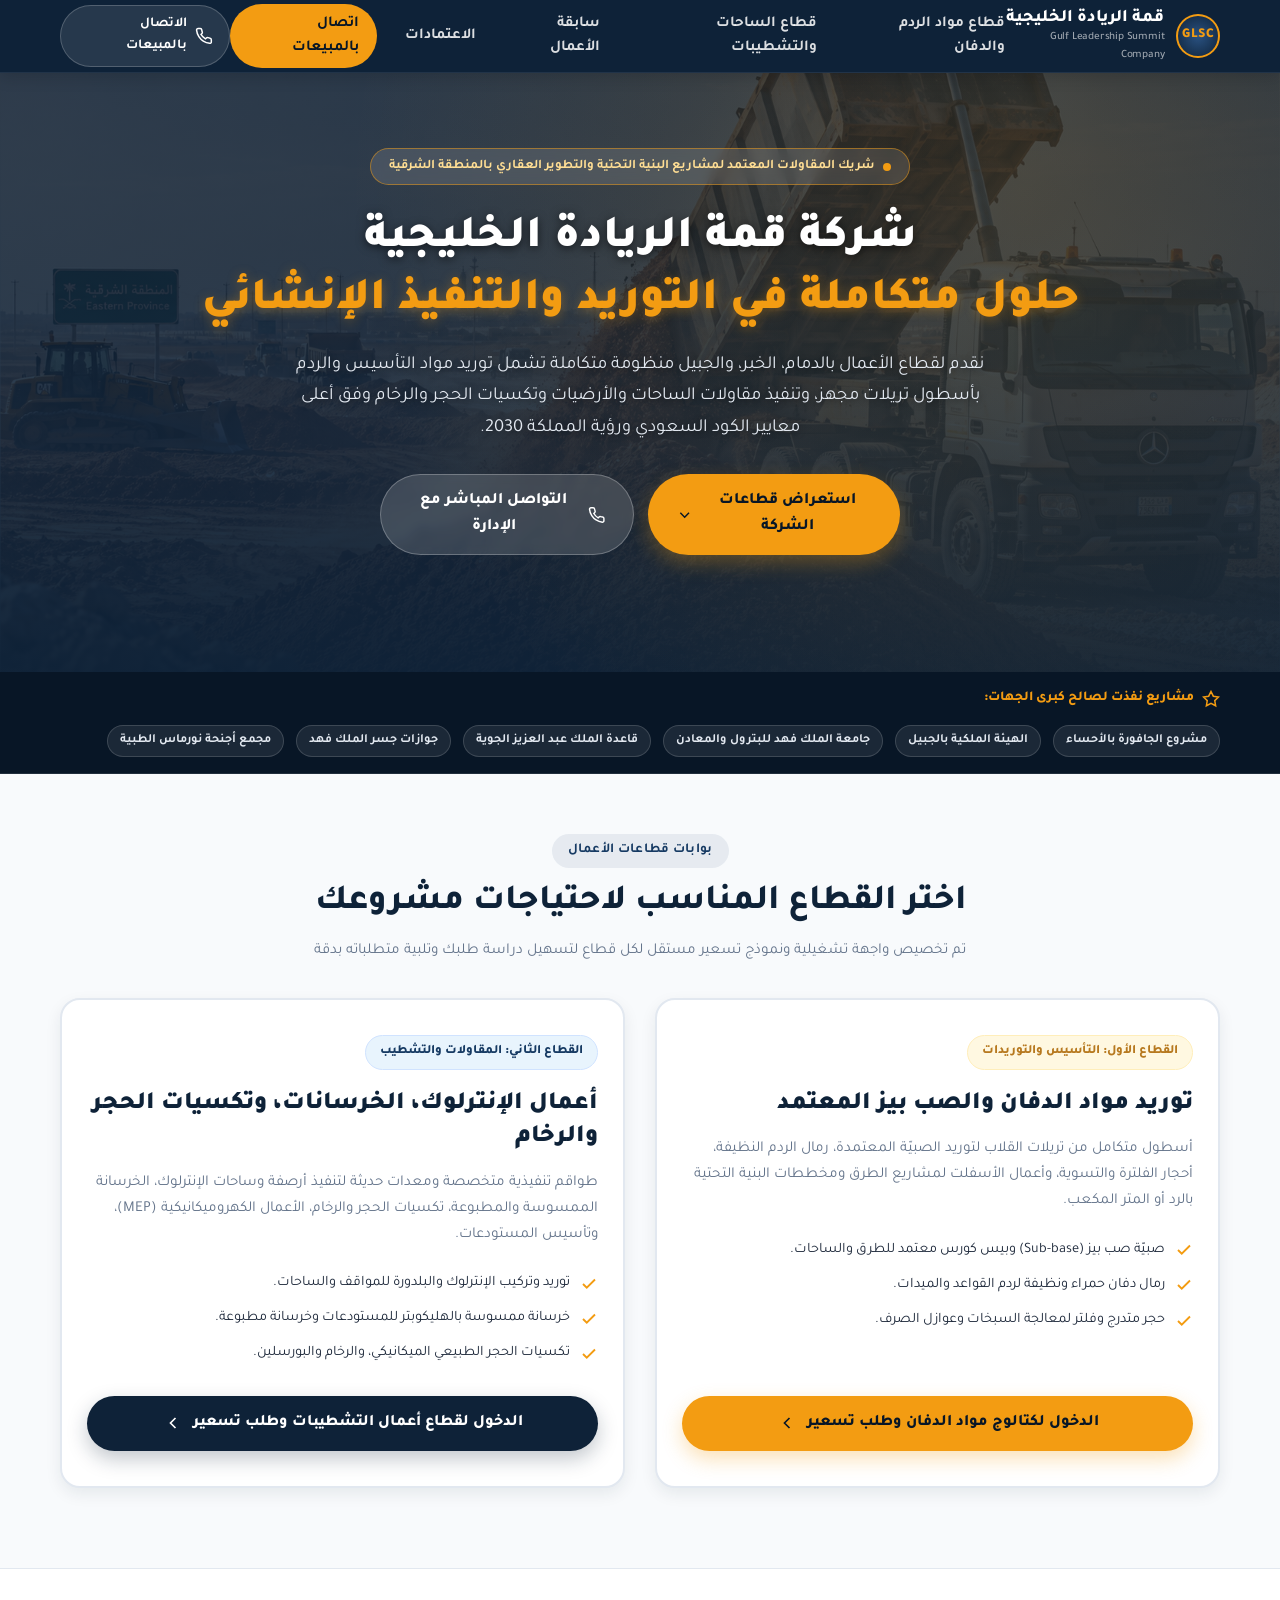
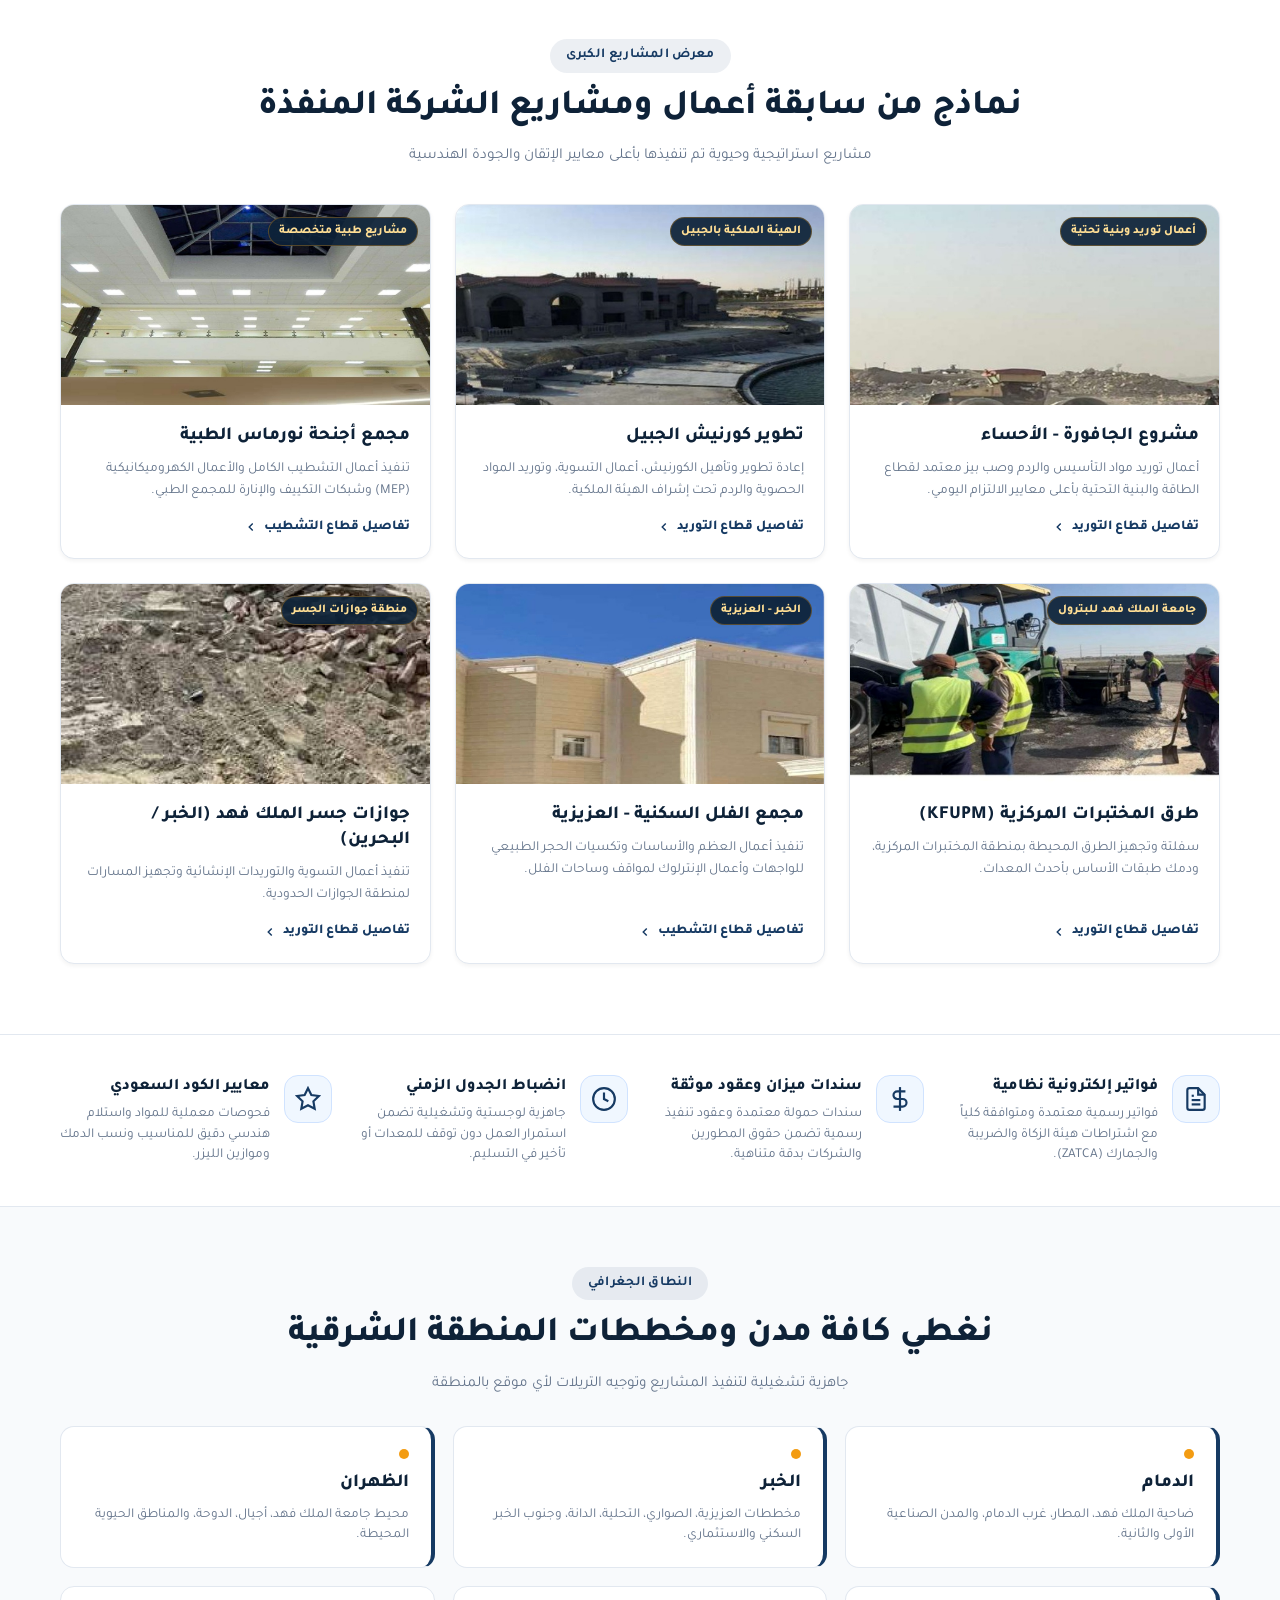
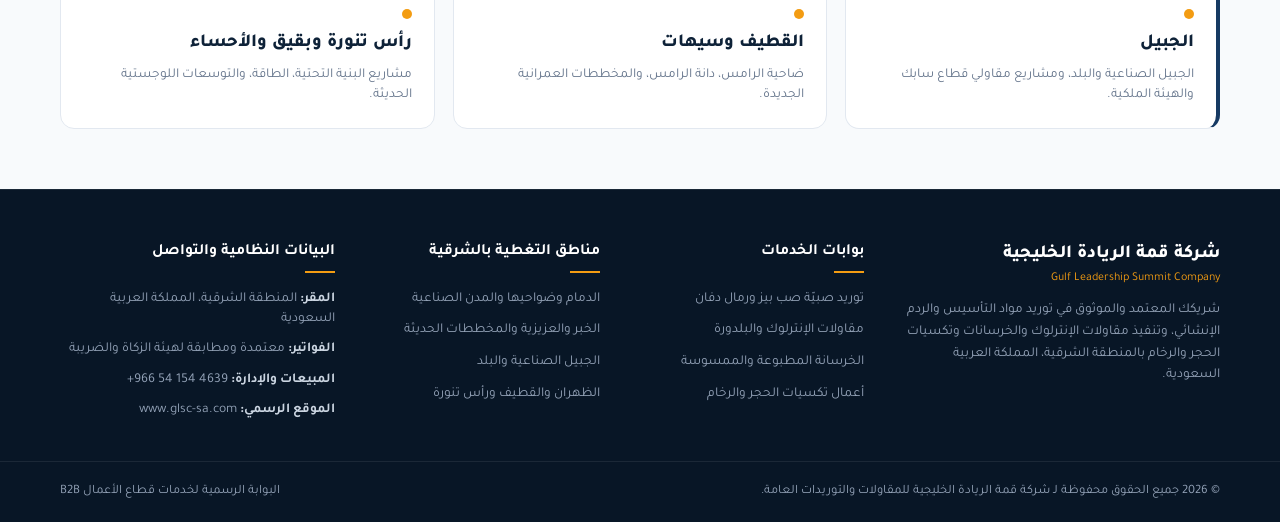
==== commit 2494319e: "Update index.html" ====
--- a/index.html
+++ b/index.html
@@ -4,6 +4,8 @@
   <meta charset="UTF-8">
   <meta name="viewport" content="width=device-width, initial-scale=1.0">
   <meta http-equiv="X-UA-Compatible" content="IE=edge">
+  <!-- Website Favicon -->
+  <link rel="icon" type="image/x-icon" href="assets/icons/favicon.ico">
   
   <link rel="canonical" href="https://www.glsc-sa.com/">
 
@@ -355,13 +357,13 @@
         <a href="finishing.html">قطاع الساحات والتشطيبات</a>
         <a href="#showcase">سابقة الأعمال</a>
         <a href="#compliance">الاعتمادات</a>
-        <a href="tel:+966541544639" class="btn-nav-highlight">اتصال بالإدارة</a>
+        <a href="tel:+966541544639" class="btn-nav-highlight">اتصال بالمبيعات</a>
       </nav>
 
       <div class="header-contact">
         <a href="tel:+966541544639" class="btn-header-call" aria-label="اتصال فوري بالمبيعات">
           <svg width="18" height="18" viewBox="0 0 24 24" fill="none" stroke="currentColor" stroke-width="2"><path d="M22 16.92v3a2 2 0 0 1-2.18 2 19.79 19.79 0 0 1-8.63-3.07 19.5 19.5 0 0 1-6-6 19.79 19.79 0 0 1-3.07-8.67A2 2 0 0 1 4.11 2h3a2 2 0 0 1 2 1.72 12.84 12.84 0 0 0 .7 2.81 2 2 0 0 1-.45 2.11L8.09 9.91a16 16 0 0 0 6 6l1.27-1.27a2 2 0 0 1 2.11-.45 12.84 12.84 0 0 0 2.81.7A2 2 0 0 1 22 16.92z"></path></svg>
-          <span>مكتب المشاريع</span>
+          <span>الاتصال بالمبيعات</span>
         </a>
       </div>
     </div>
--- a/css/styles.css
+++ b/css/styles.css
@@ -1339,3 +1339,18 @@
   background-color: #ffffff;
   padding: 6px 10px;
 }
+
+/* تنسيق شعار الشركة الرسمي في الهيدر */
+.site-logo-img {
+  height: 46px;
+  width: auto;
+  max-width: 130px;
+  object-fit: contain;
+  display: block;
+}
+
+@media (max-width: 768px) {
+  .site-logo-img {
+    height: 38px;
+  }
+}
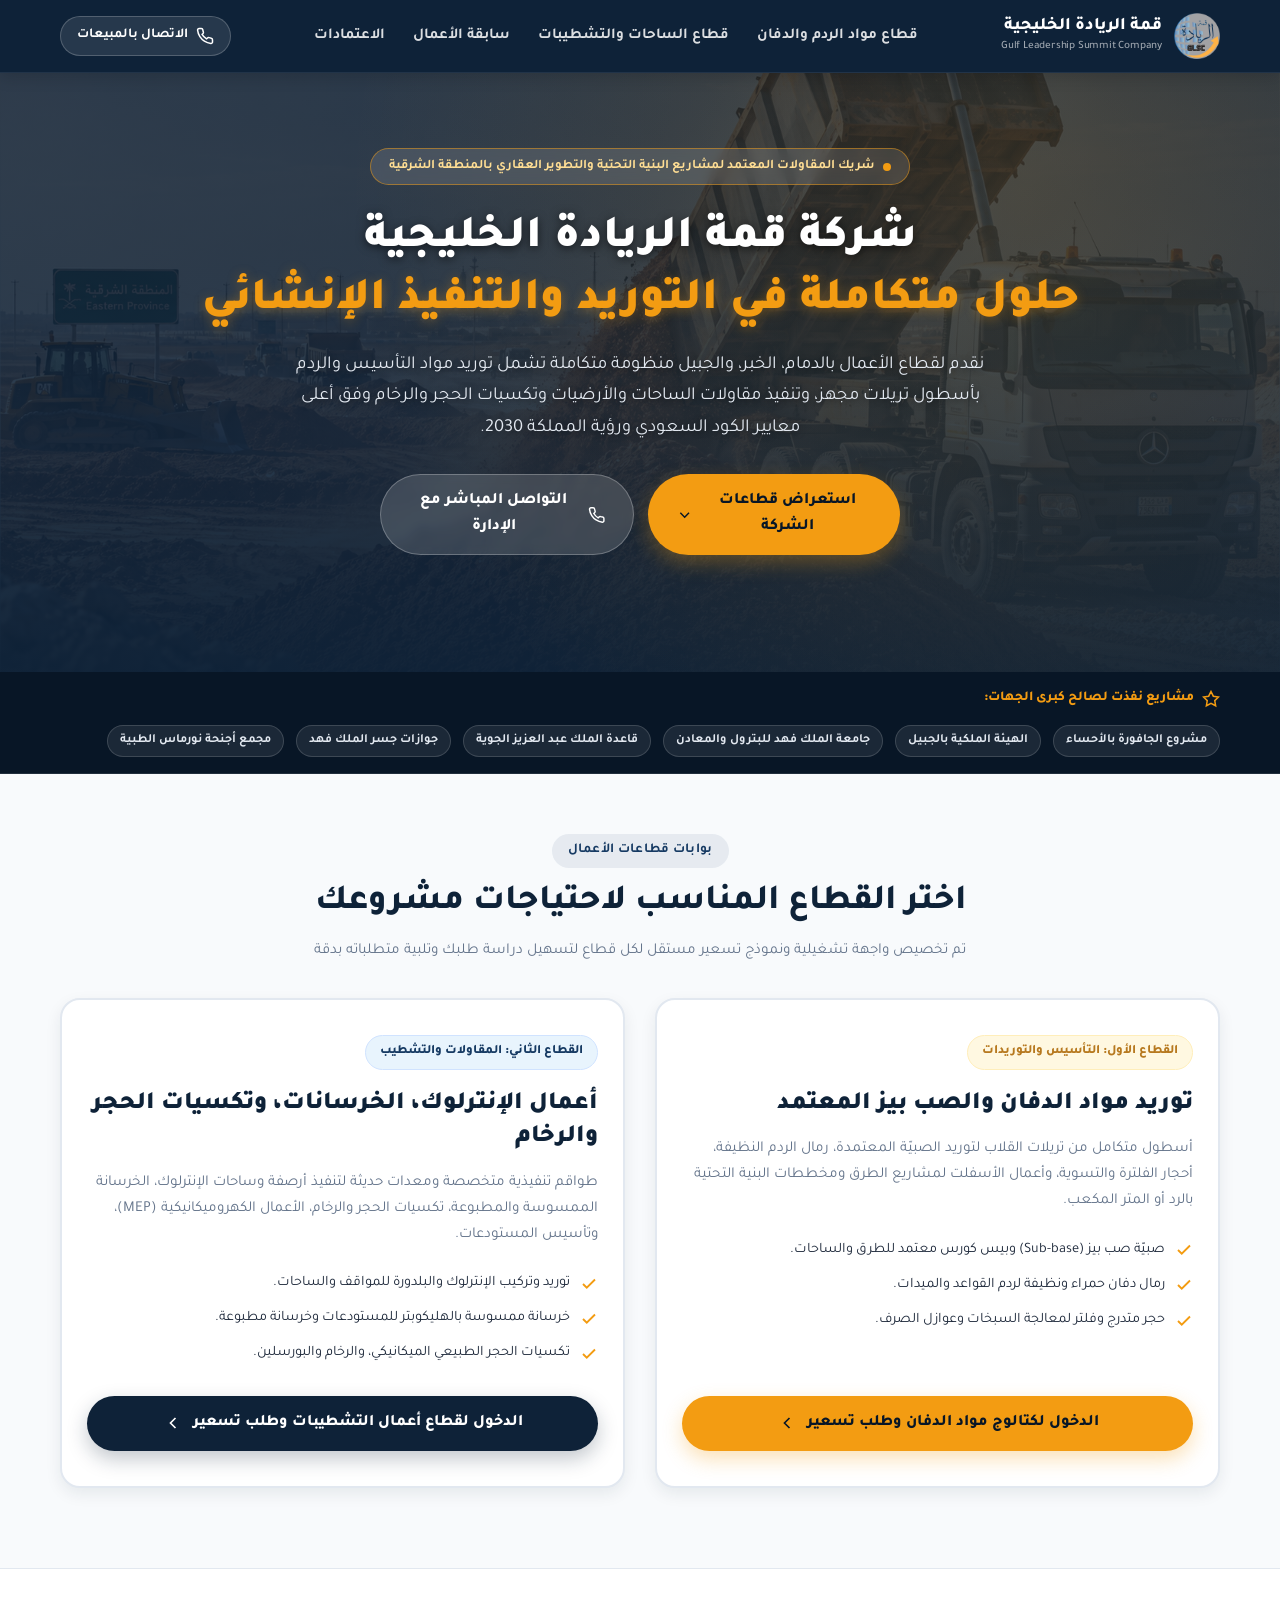
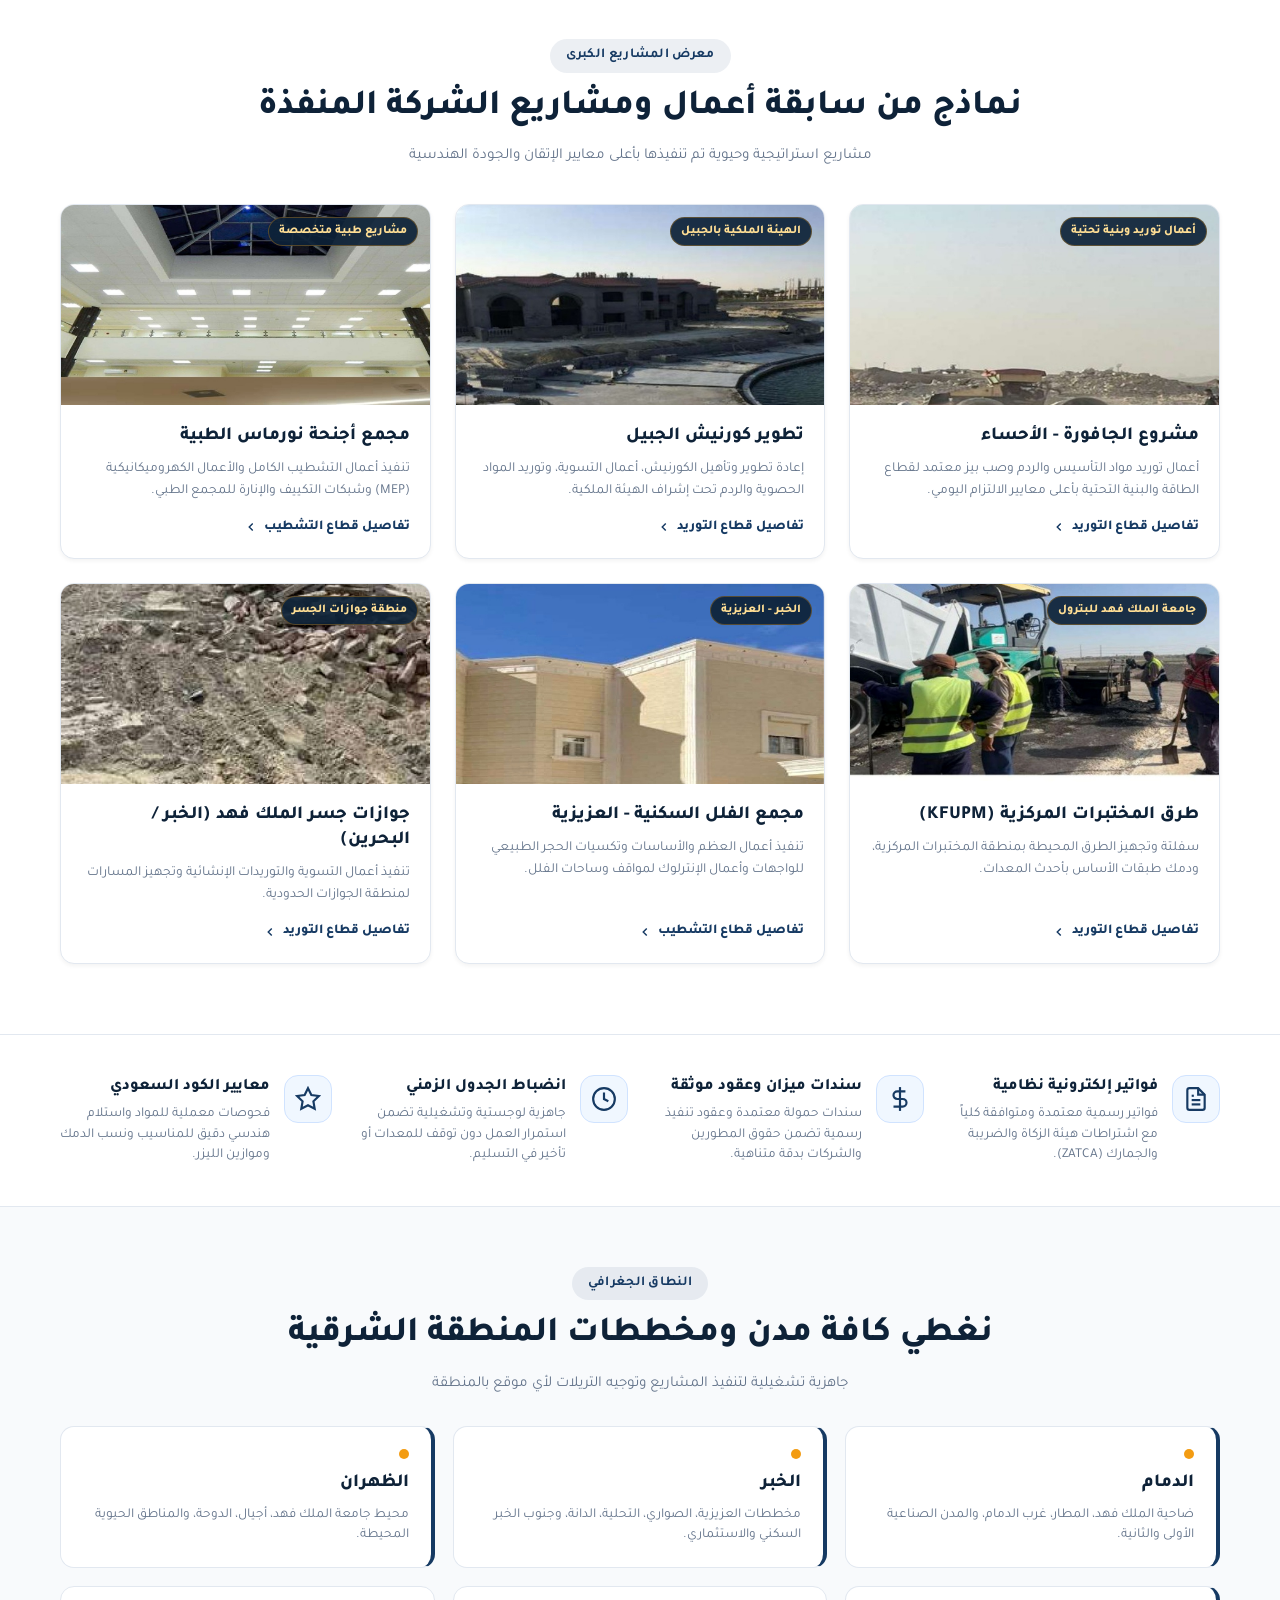
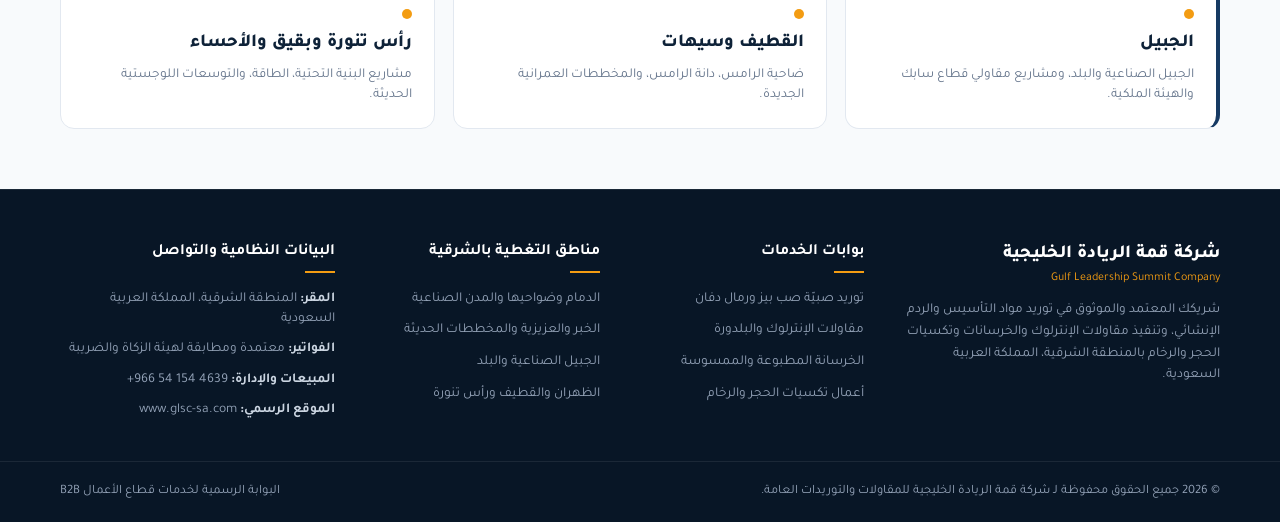
==== commit 0d96a45b: "Update index.html" ====
--- a/index.html
+++ b/index.html
@@ -342,9 +342,8 @@
     <div class="container header-inner">
       <div class="brand-identity">
         <a href="index.html" class="brand-logo" aria-label="الصفحة الرئيسية لشركة قمة الريادة الخليجية">
-          <div class="logo-symbol">
-            <span class="logo-letters">GLSC</span>
-          </div>
+          <!-- صورة الشعار الرسمي بأقصى اليمين -->
+          <img src="assets/icons/logo.png" alt="شعار شركة قمة الريادة الخليجية" class="site-logo-img">
           <div class="logo-texts">
             <span class="brand-title">قمة الريادة الخليجية</span>
             <span class="brand-subtitle">Gulf Leadership Summit Company</span>
@@ -357,7 +356,6 @@
         <a href="finishing.html">قطاع الساحات والتشطيبات</a>
         <a href="#showcase">سابقة الأعمال</a>
         <a href="#compliance">الاعتمادات</a>
-        <a href="tel:+966541544639" class="btn-nav-highlight">اتصال بالمبيعات</a>
       </nav>
 
       <div class="header-contact">
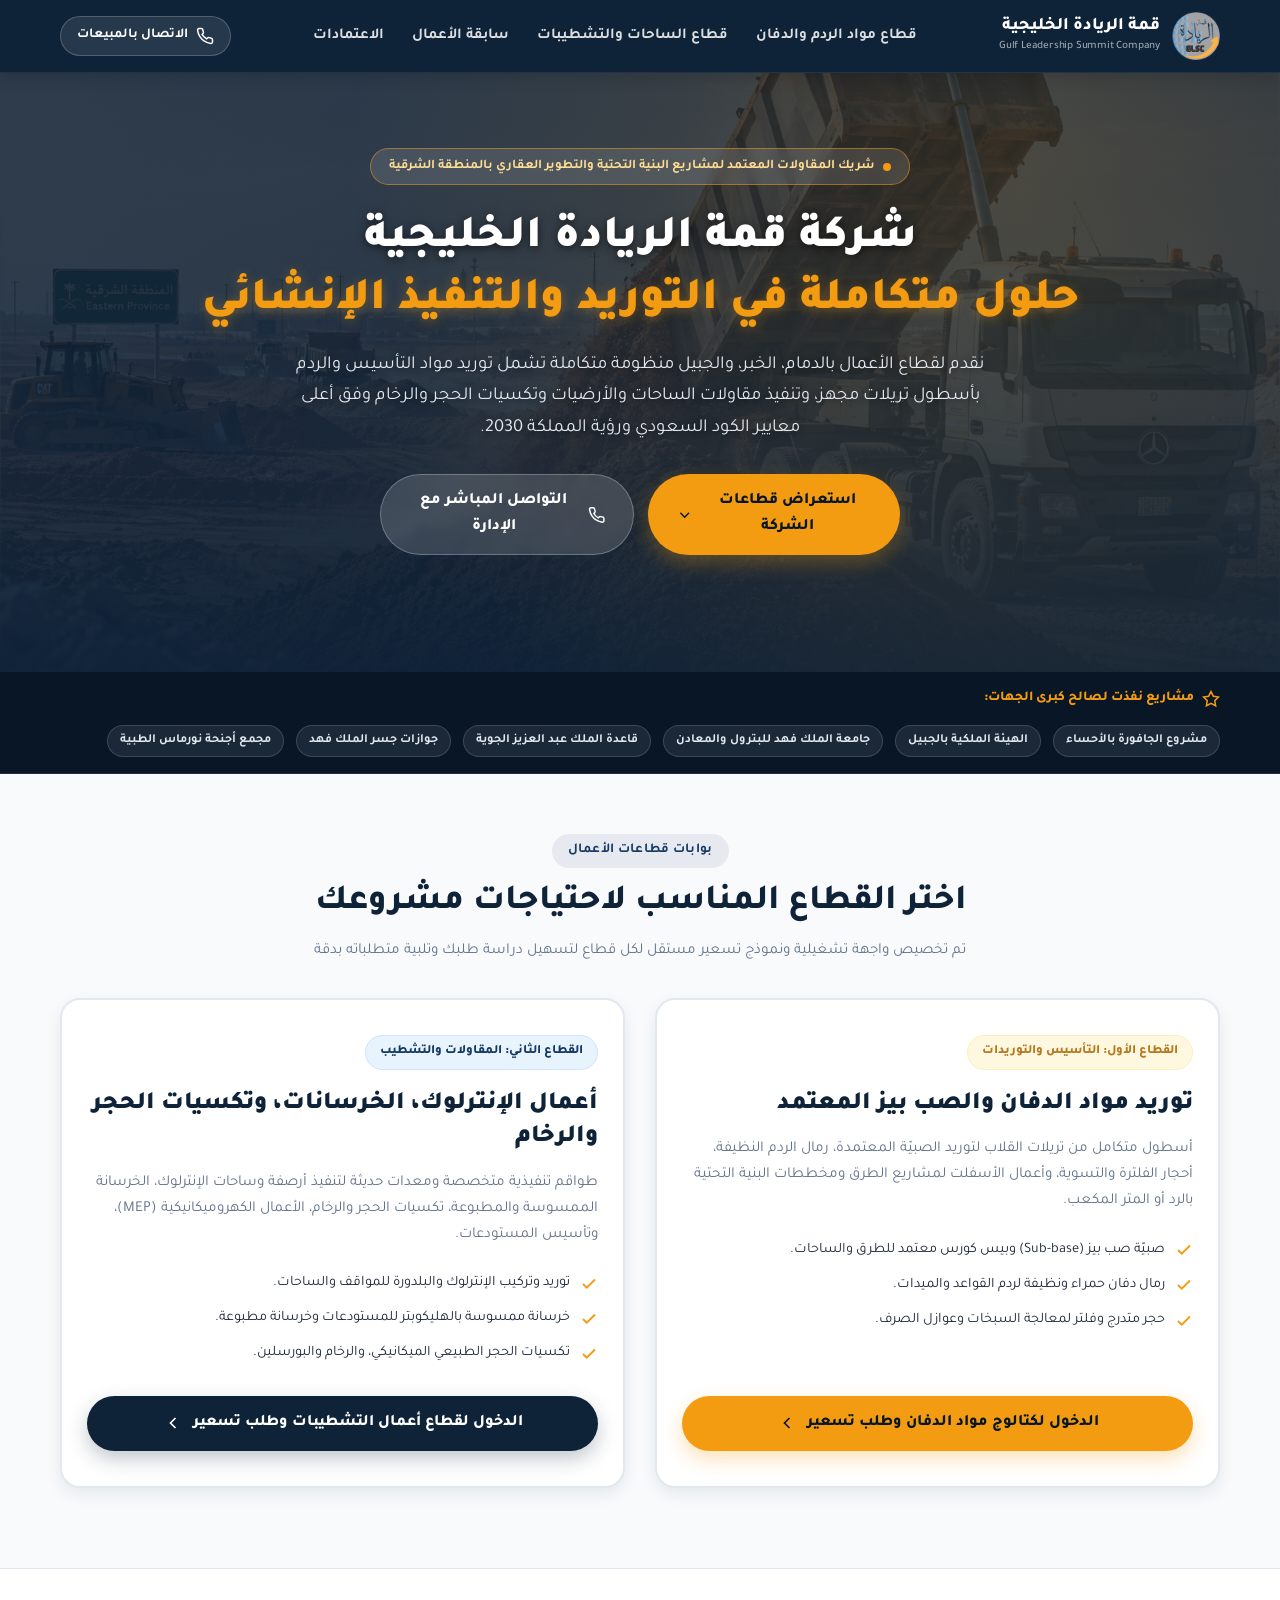
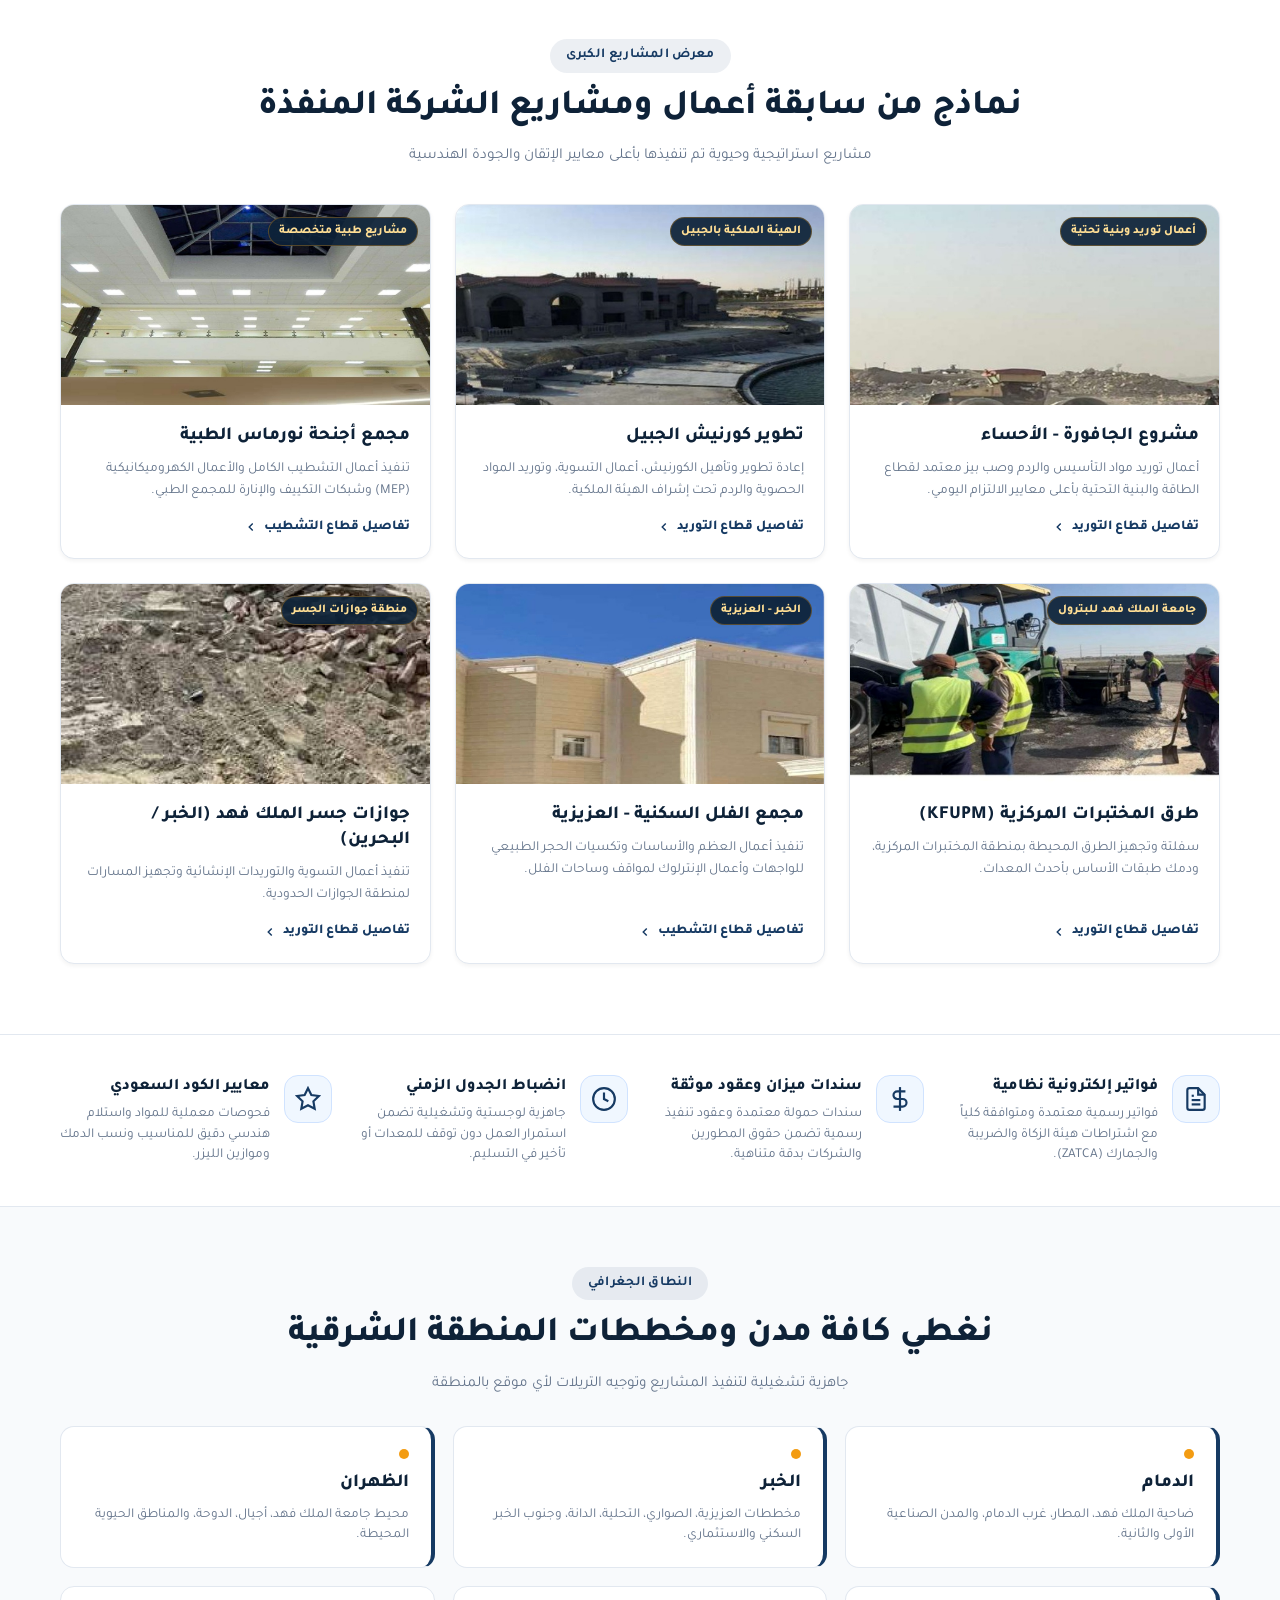
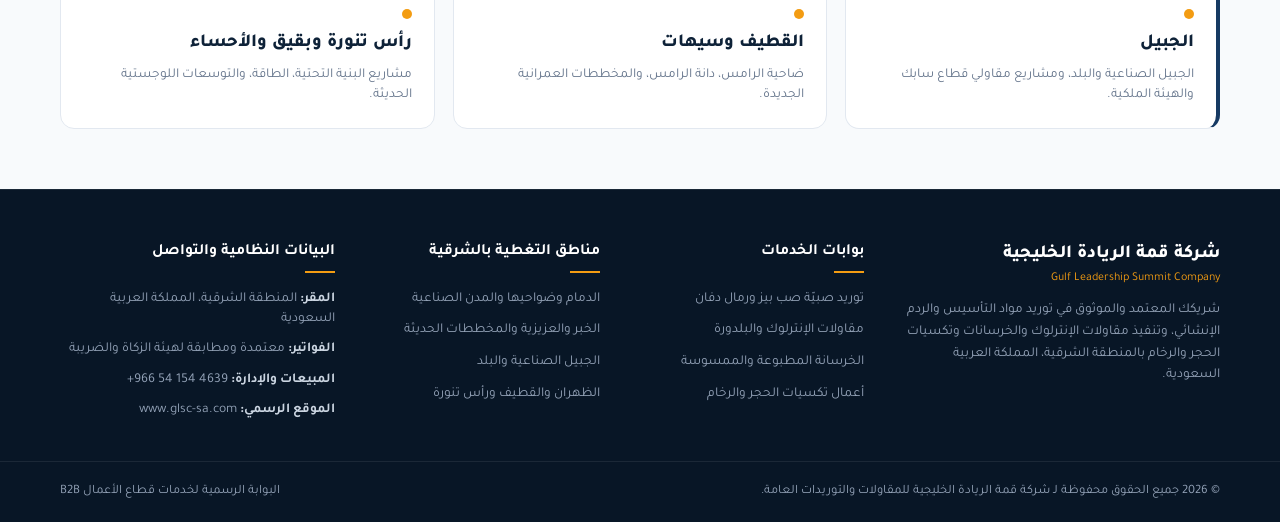
==== commit a827b9f3: "Update index.html" ====
--- a/index.html
+++ b/index.html
@@ -341,14 +341,14 @@
   <header class="site-header" id="header">
     <div class="container header-inner">
       <div class="brand-identity">
-        <a href="index.html" class="brand-logo" aria-label="الصفحة الرئيسية لشركة قمة الريادة الخليجية">
-          <!-- صورة الشعار الرسمي بأقصى اليمين -->
-          <img src="assets/icons/logo.png" alt="شعار شركة قمة الريادة الخليجية" class="site-logo-img">
-          <div class="logo-texts">
-            <span class="brand-title">قمة الريادة الخليجية</span>
-            <span class="brand-subtitle">Gulf Leadership Summit Company</span>
-          </div>
-        </a>
+       <a href="index.html" class="brand-logo" aria-label="الصفحة الرئيسية لشركة قمة الريادة الخليجية">
+  <!-- الشعار مثبت ومقيد الحجم تماماً -->
+  <img src="assets/icons/logo.png" alt="شعار شركة قمة الريادة الخليجية" class="site-logo-img" style="height: 48px !important; max-height: 48px !important; width: auto !important; max-width: 140px !important; object-fit: contain !important; flex-shrink: 0 !important;">
+  <div class="logo-texts">
+    <span class="brand-title">قمة الريادة الخليجية</span>
+    <span class="brand-subtitle">Gulf Leadership Summit Company</span>
+  </div>
+</a>
       </div>
 
       <nav class="desktop-nav">
--- a/css/styles.css
+++ b/css/styles.css
@@ -1354,3 +1354,58 @@
     height: 38px;
   }
 }
+
+
+/* ضبط ظهور الشعار في أقصى اليمين */
+.brand-logo {
+  display: flex;
+  align-items: center;
+  gap: 14px;
+}
+
+.site-logo-img {
+  height: 52px;
+  width: auto;
+  max-width: 140px;
+  object-fit: contain;
+  display: block;
+}
+
+@media (max-width: 768px) {
+  .site-logo-img {
+    height: 42px;
+  }
+}
+
+
+/* قفل وتثبيت حجم الشعار على الشاشات الكبيرة والجوال */
+.brand-identity {
+  display: flex;
+  align-items: center;
+}
+
+.brand-logo {
+  display: flex !important;
+  align-items: center !important;
+  gap: 12px !important;
+  text-decoration: none !important;
+}
+
+.brand-logo img,
+.site-logo-img {
+  height: 48px !important;
+  max-height: 48px !important;
+  width: auto !important;
+  max-width: 140px !important;
+  object-fit: contain !important;
+  display: block !important;
+  flex-shrink: 0 !important;
+}
+
+@media (max-width: 768px) {
+  .brand-logo img,
+  .site-logo-img {
+    height: 38px !important;
+    max-height: 38px !important;
+  }
+}
